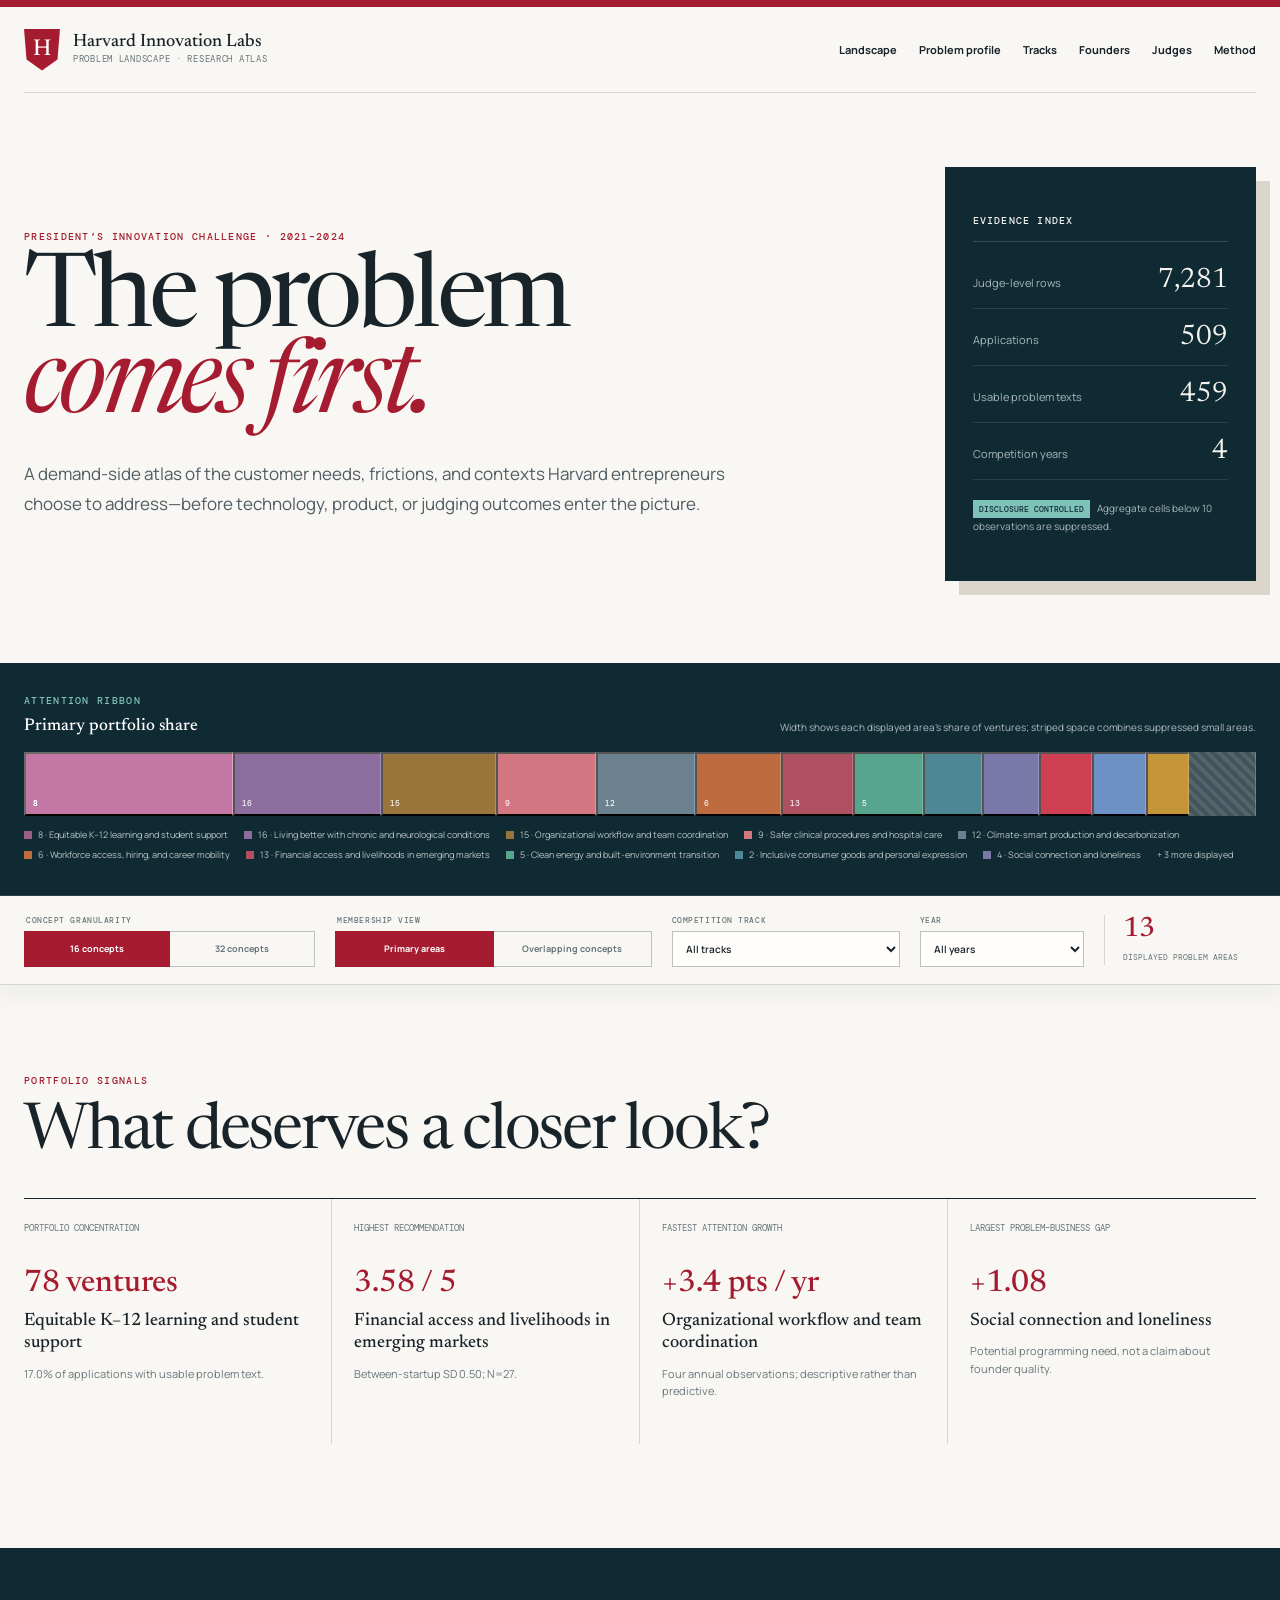
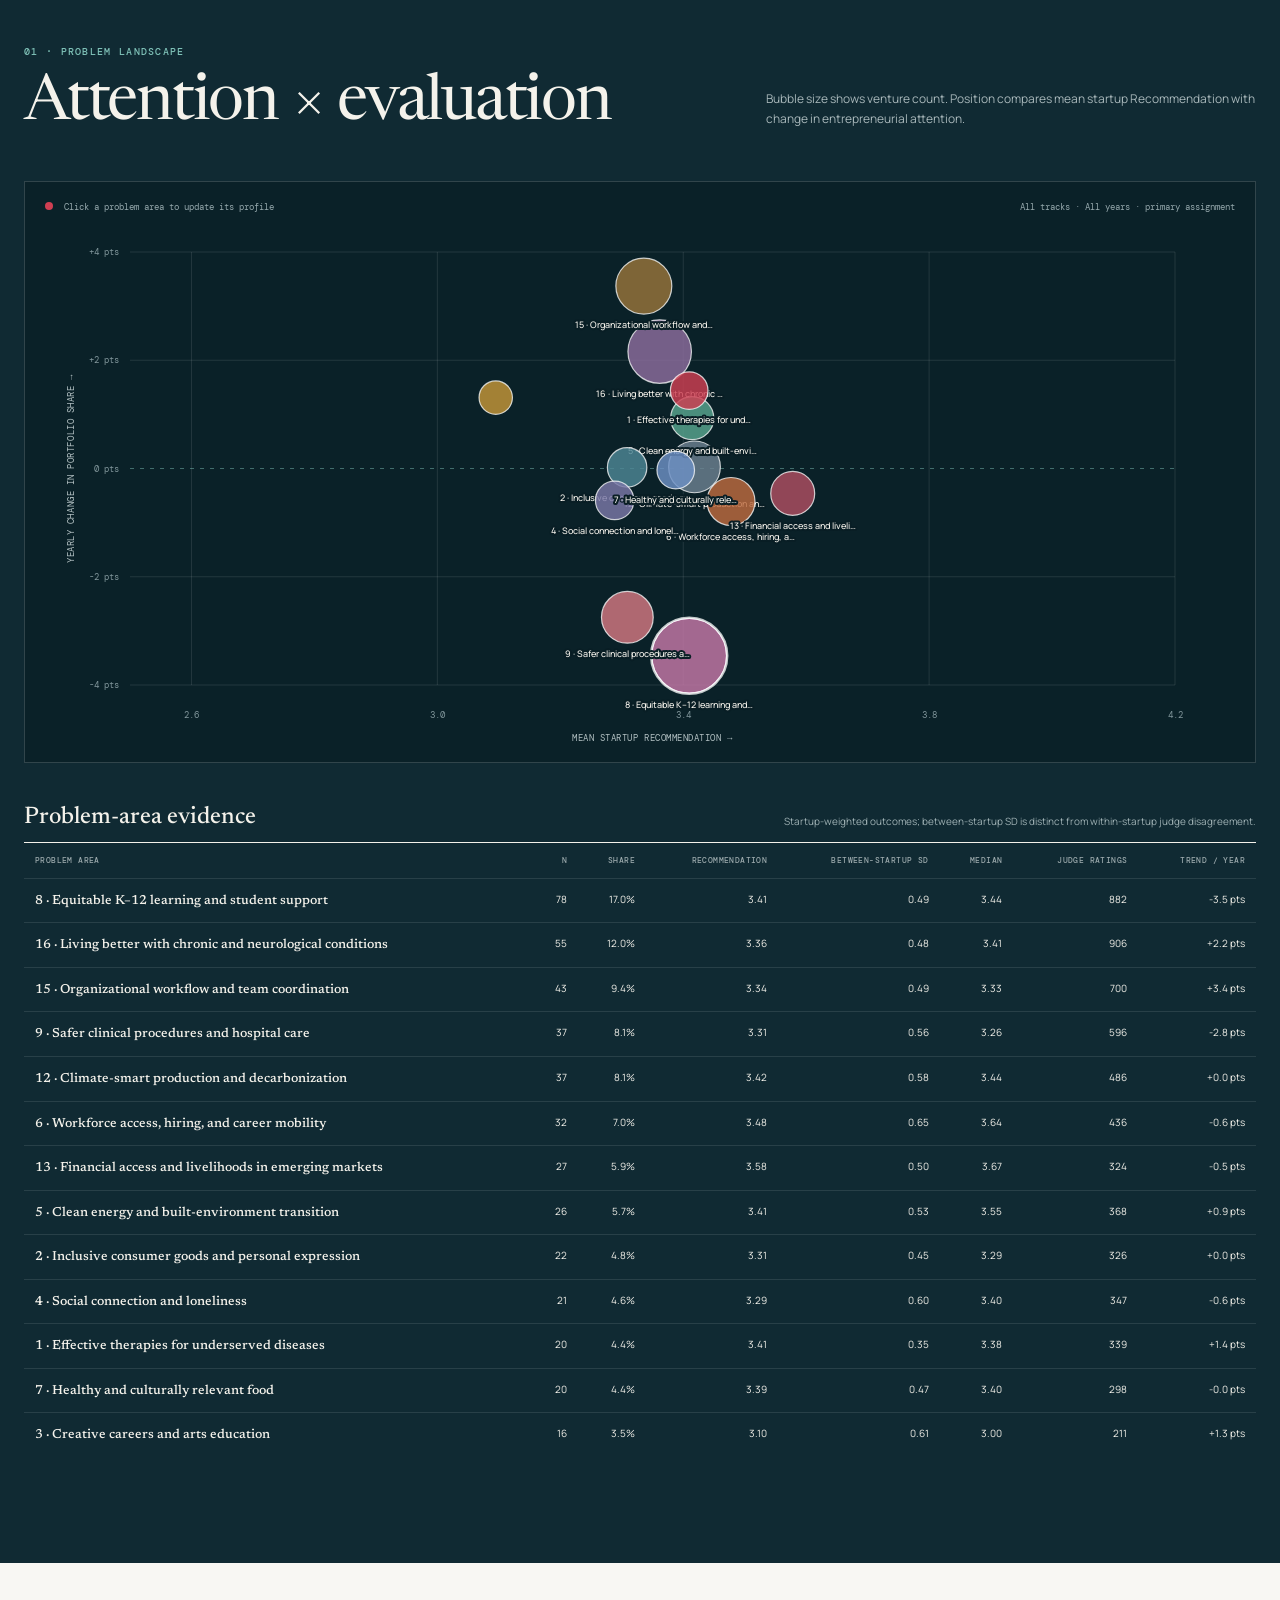
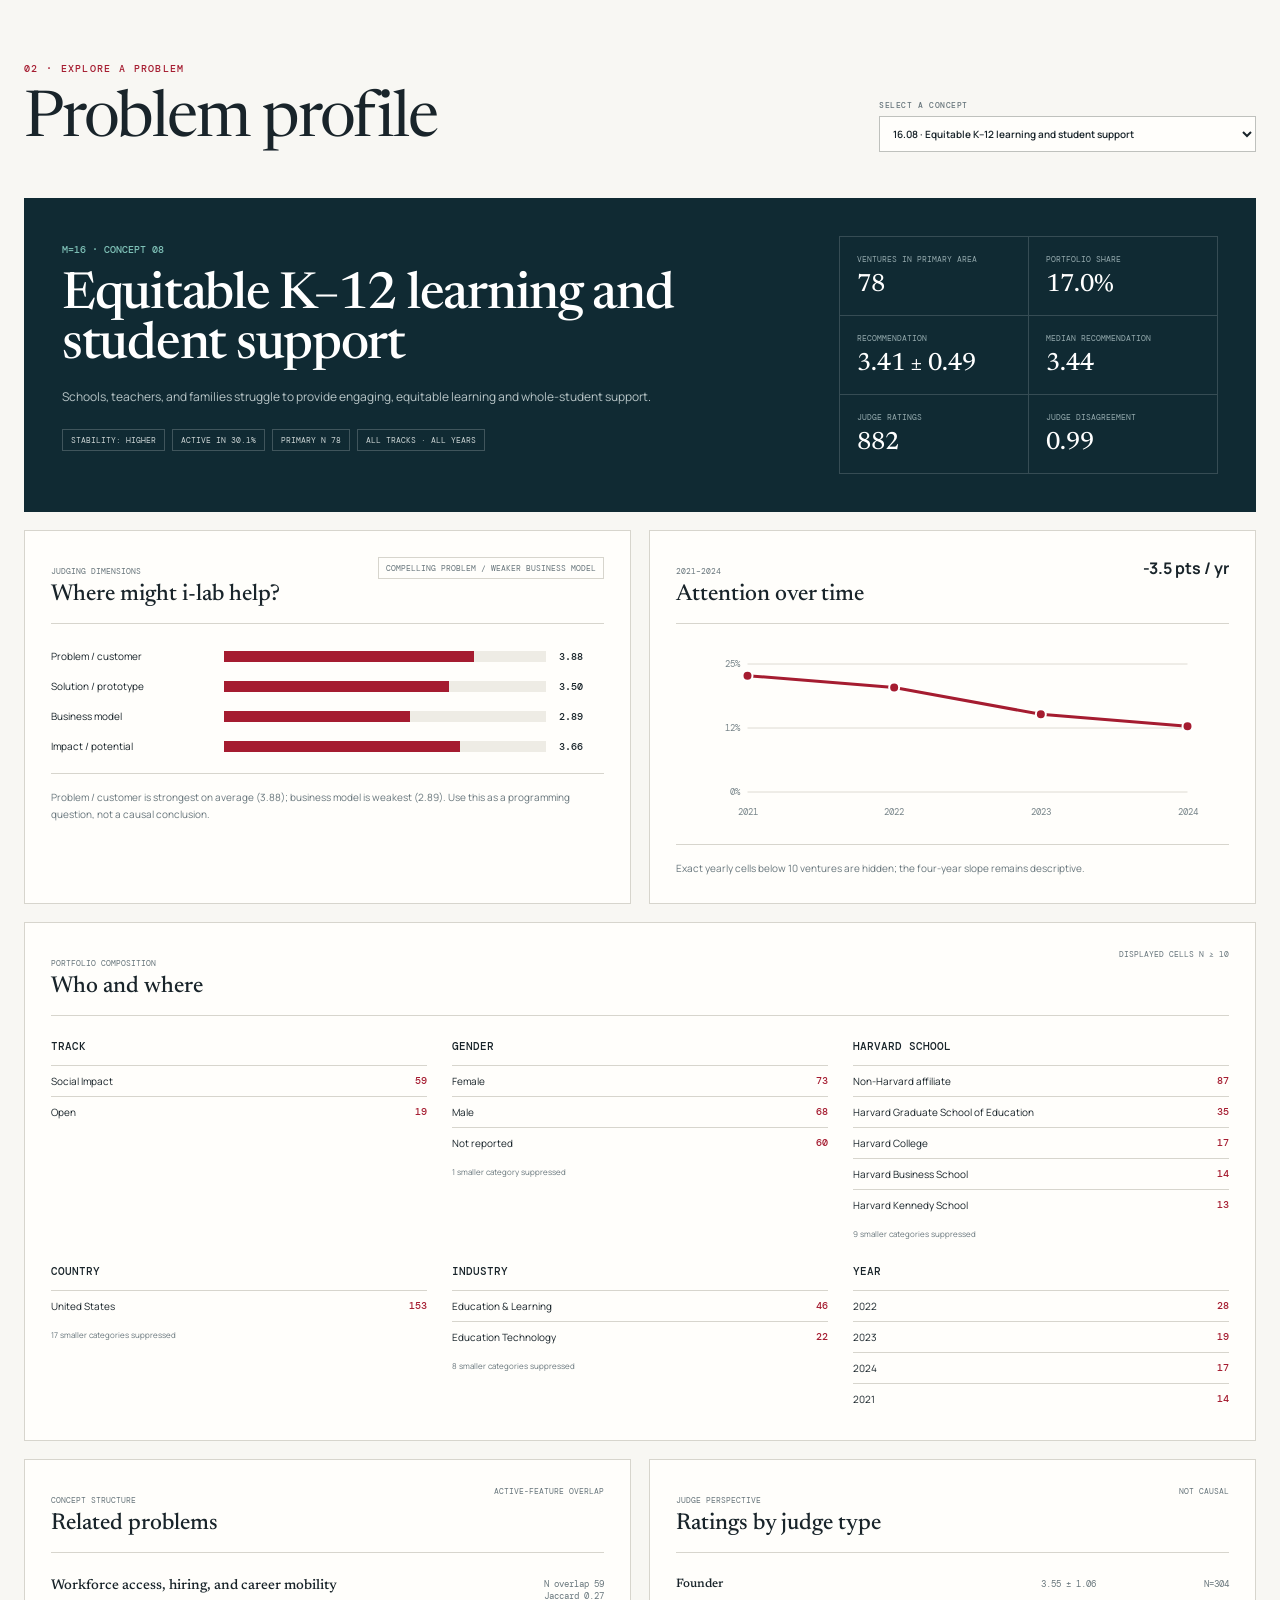
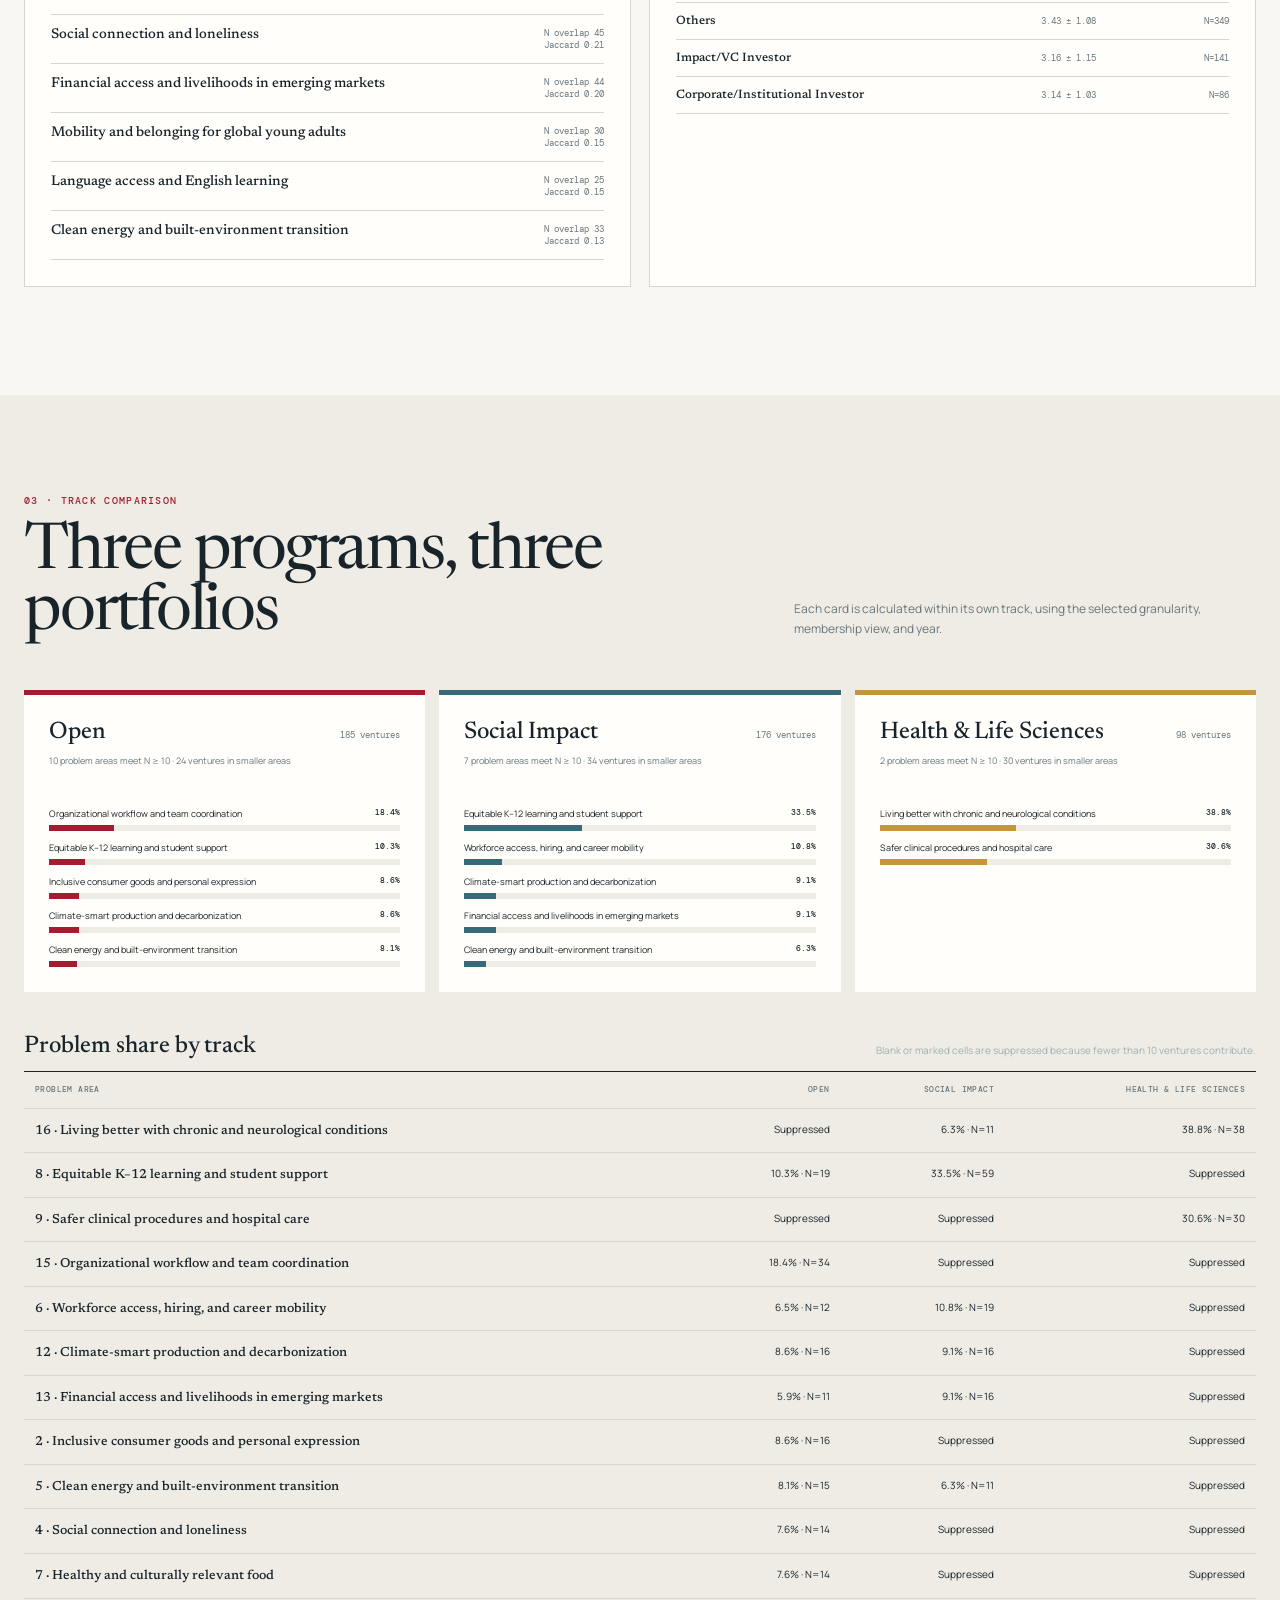
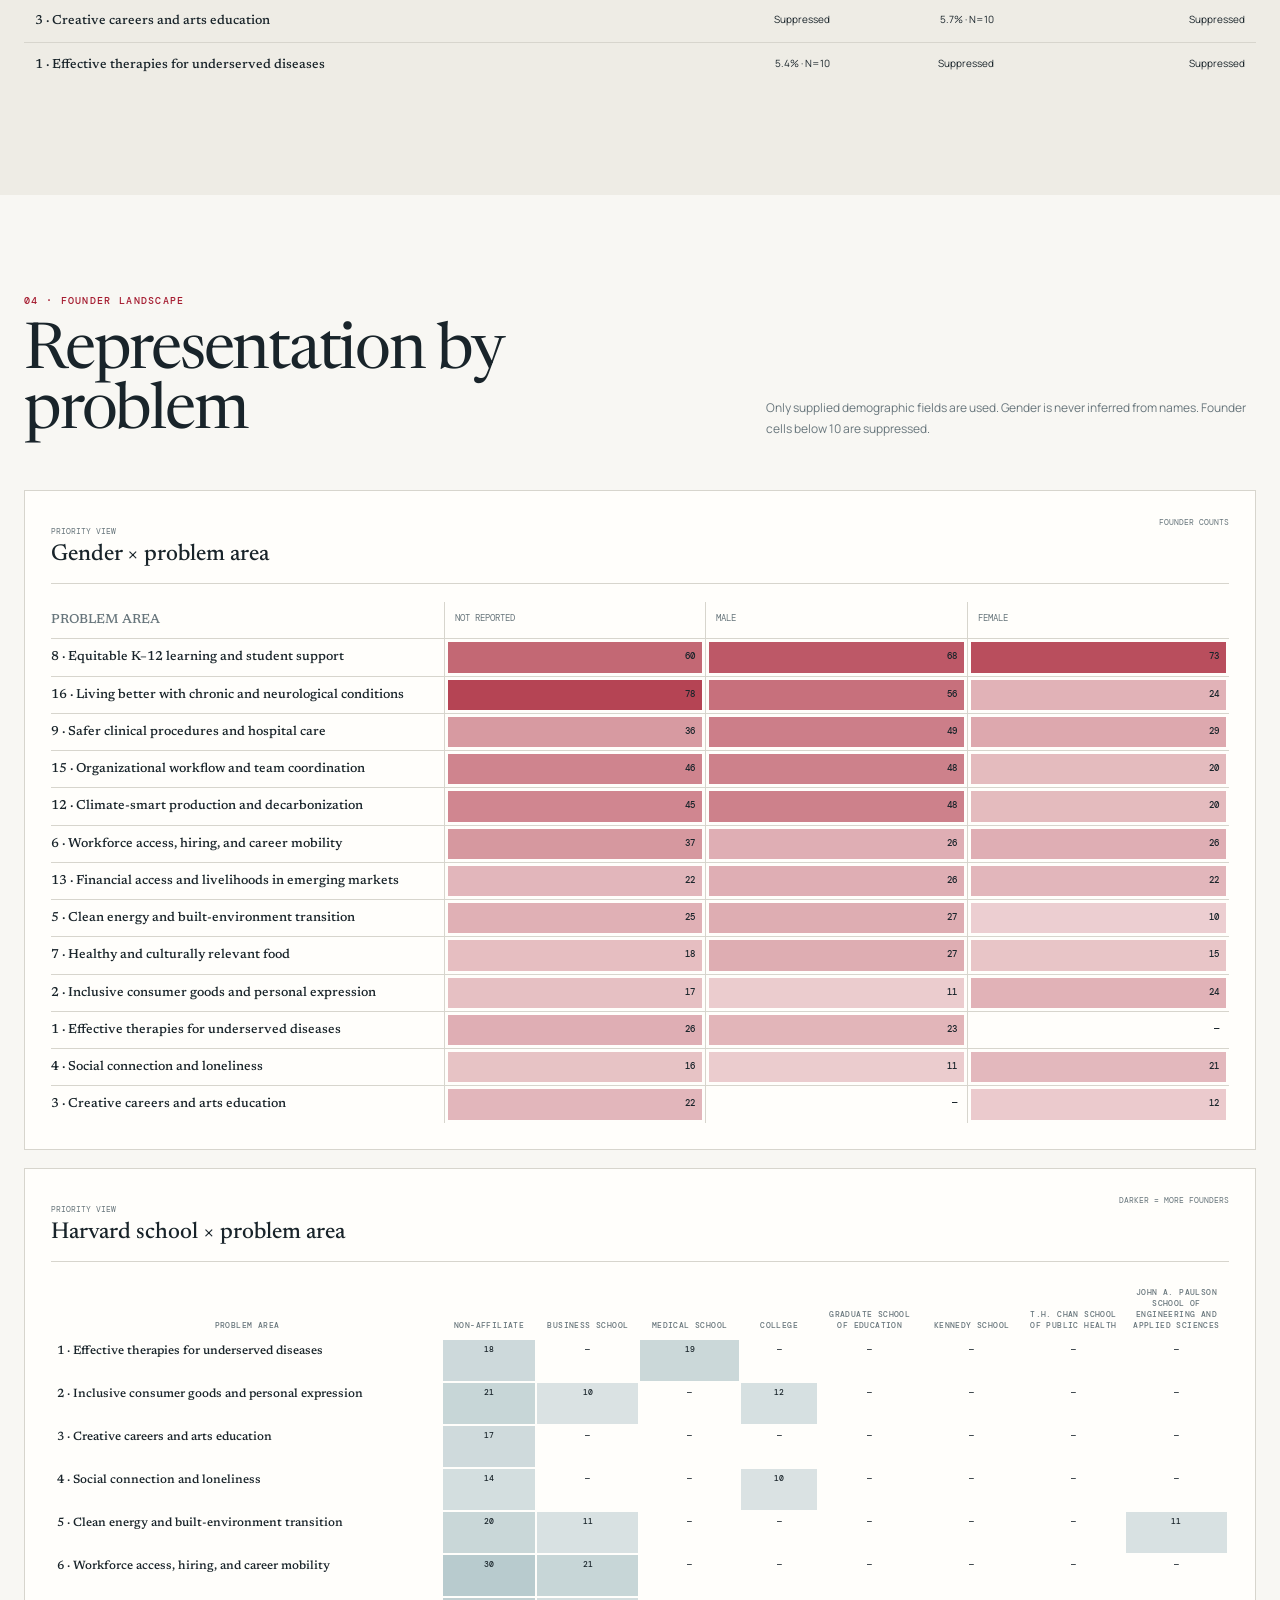
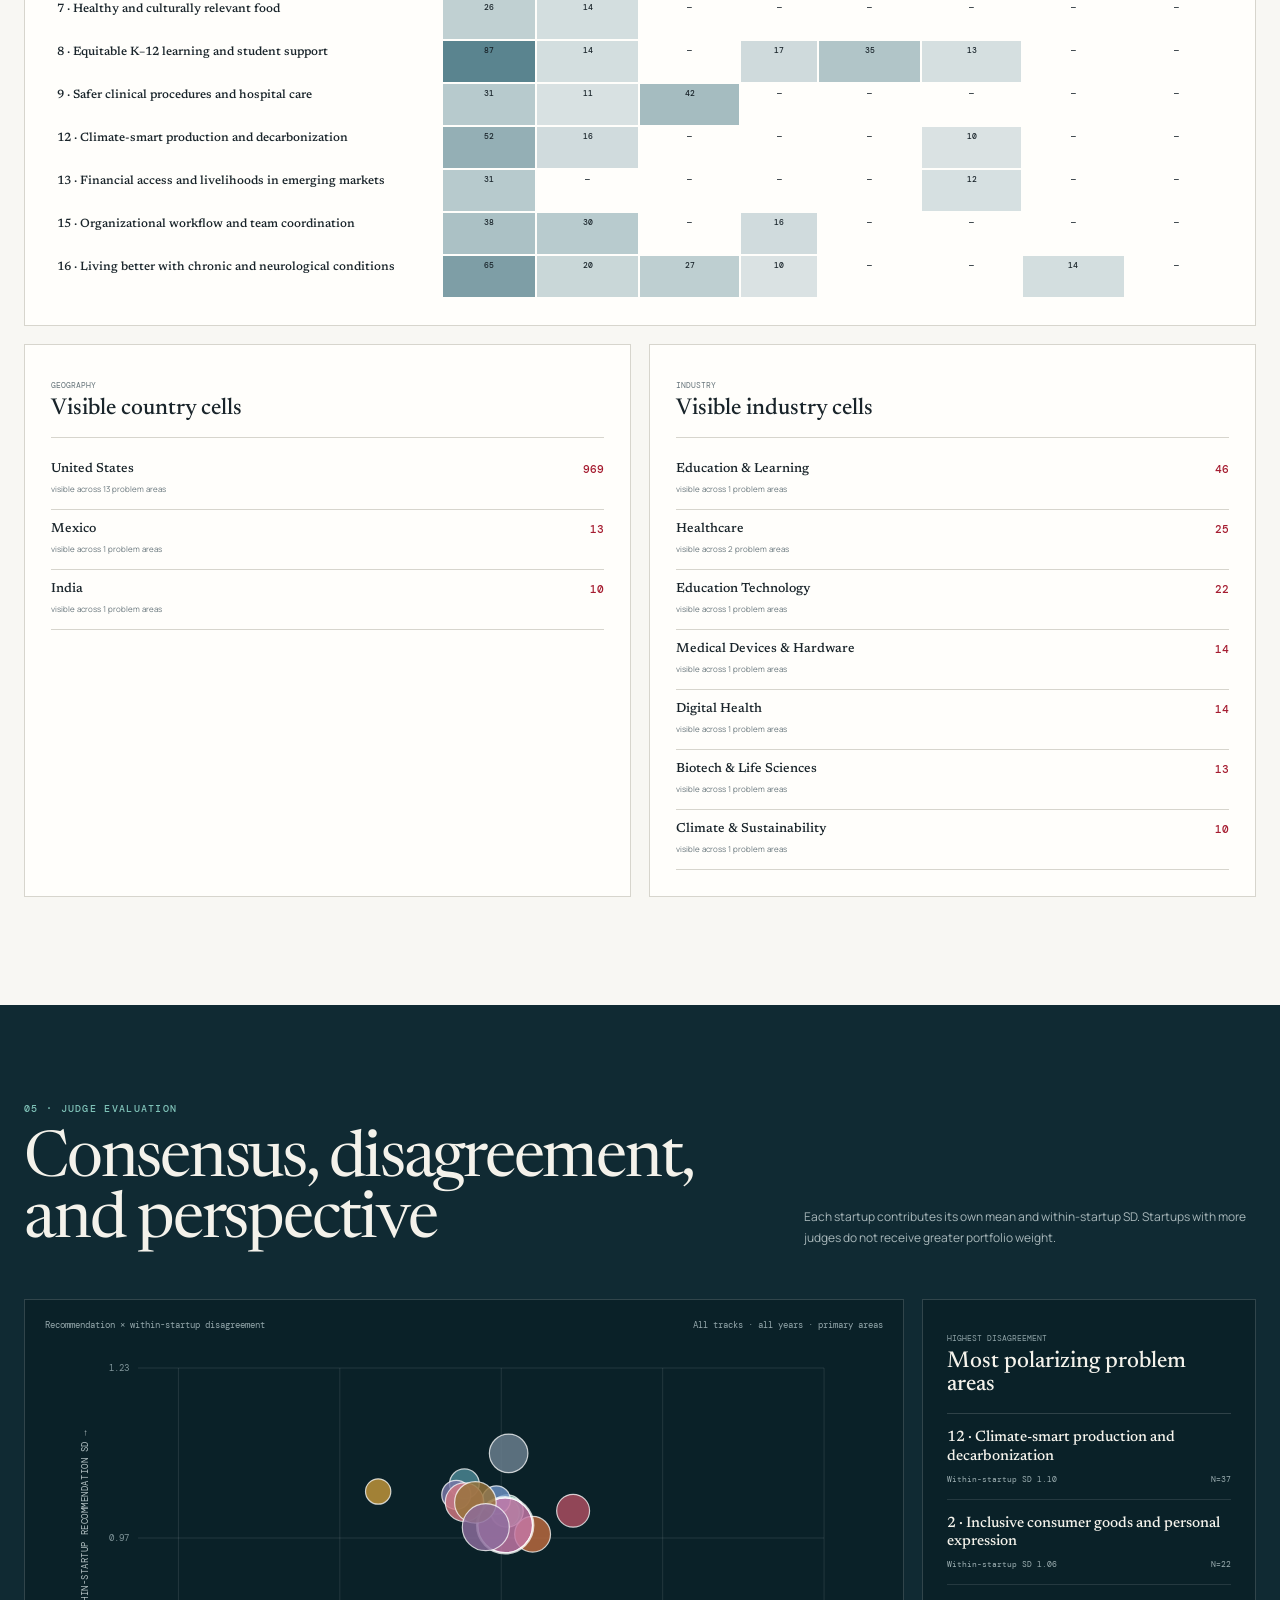
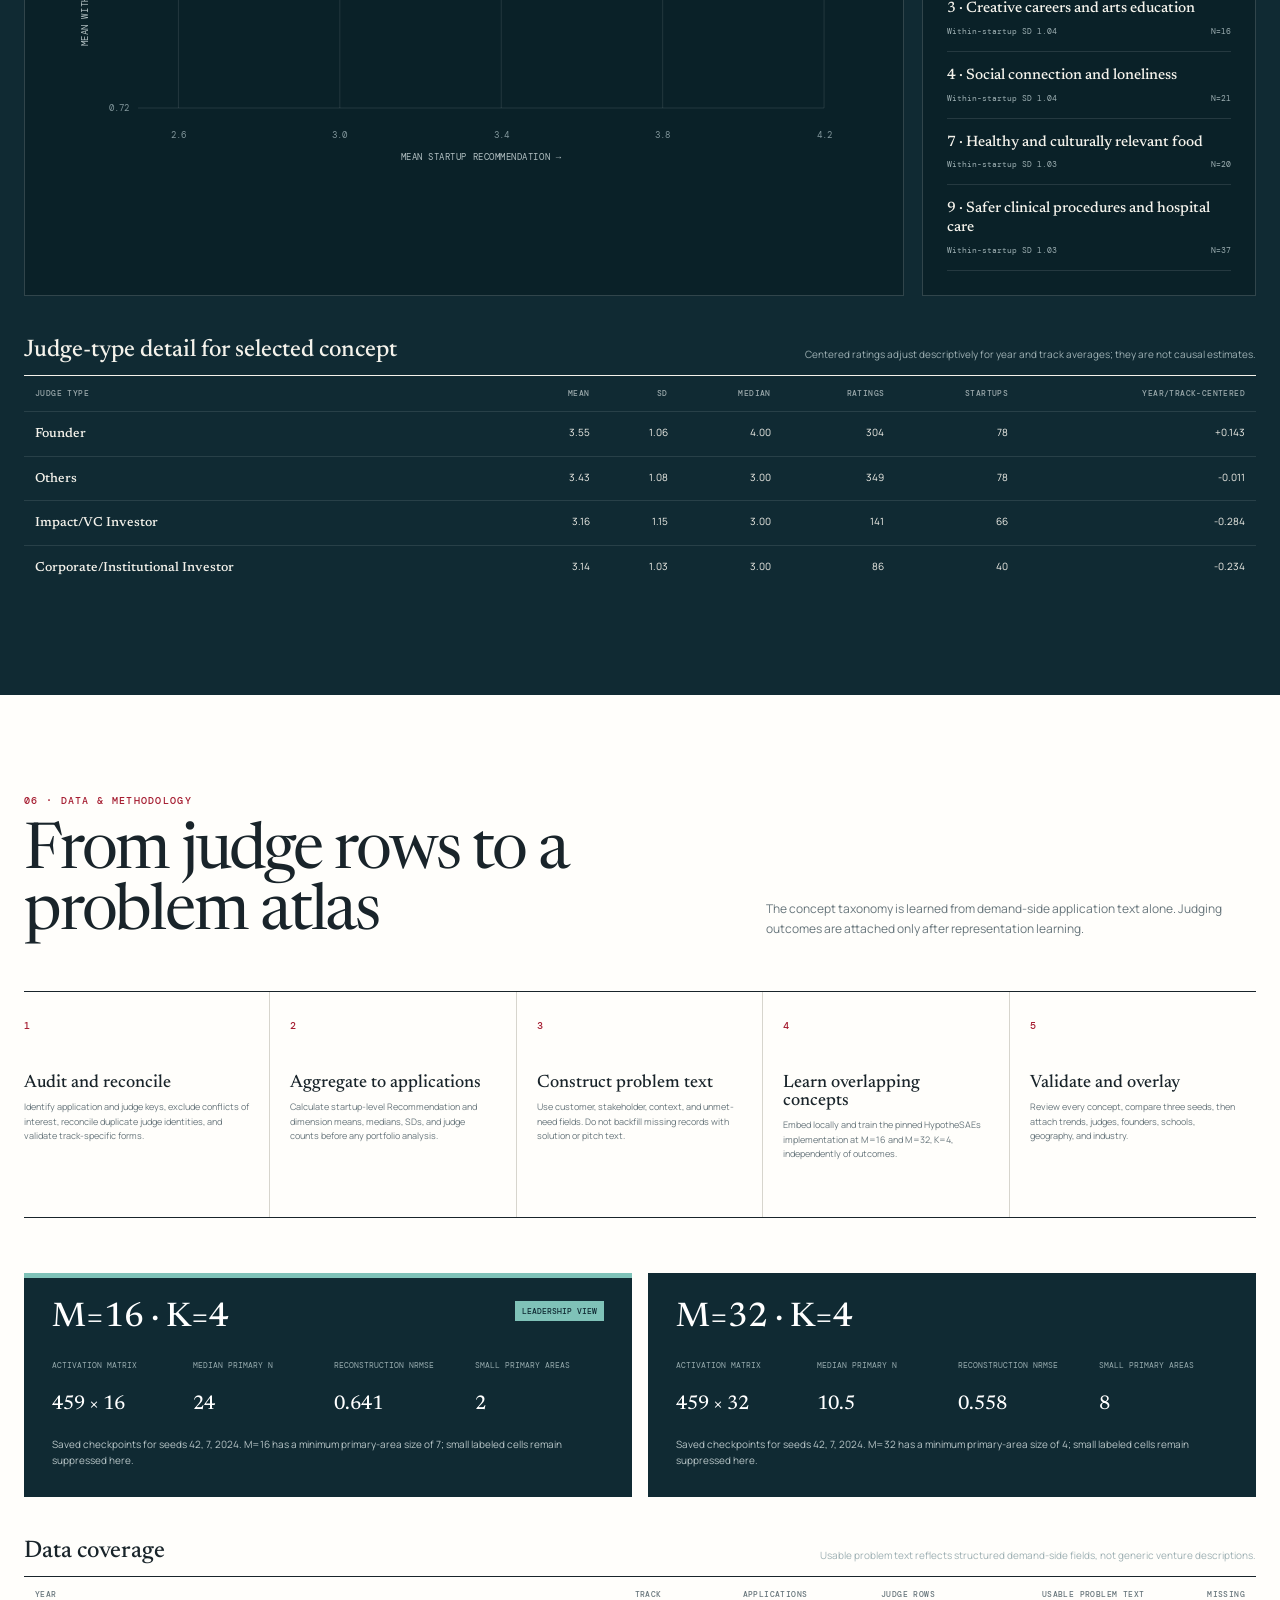
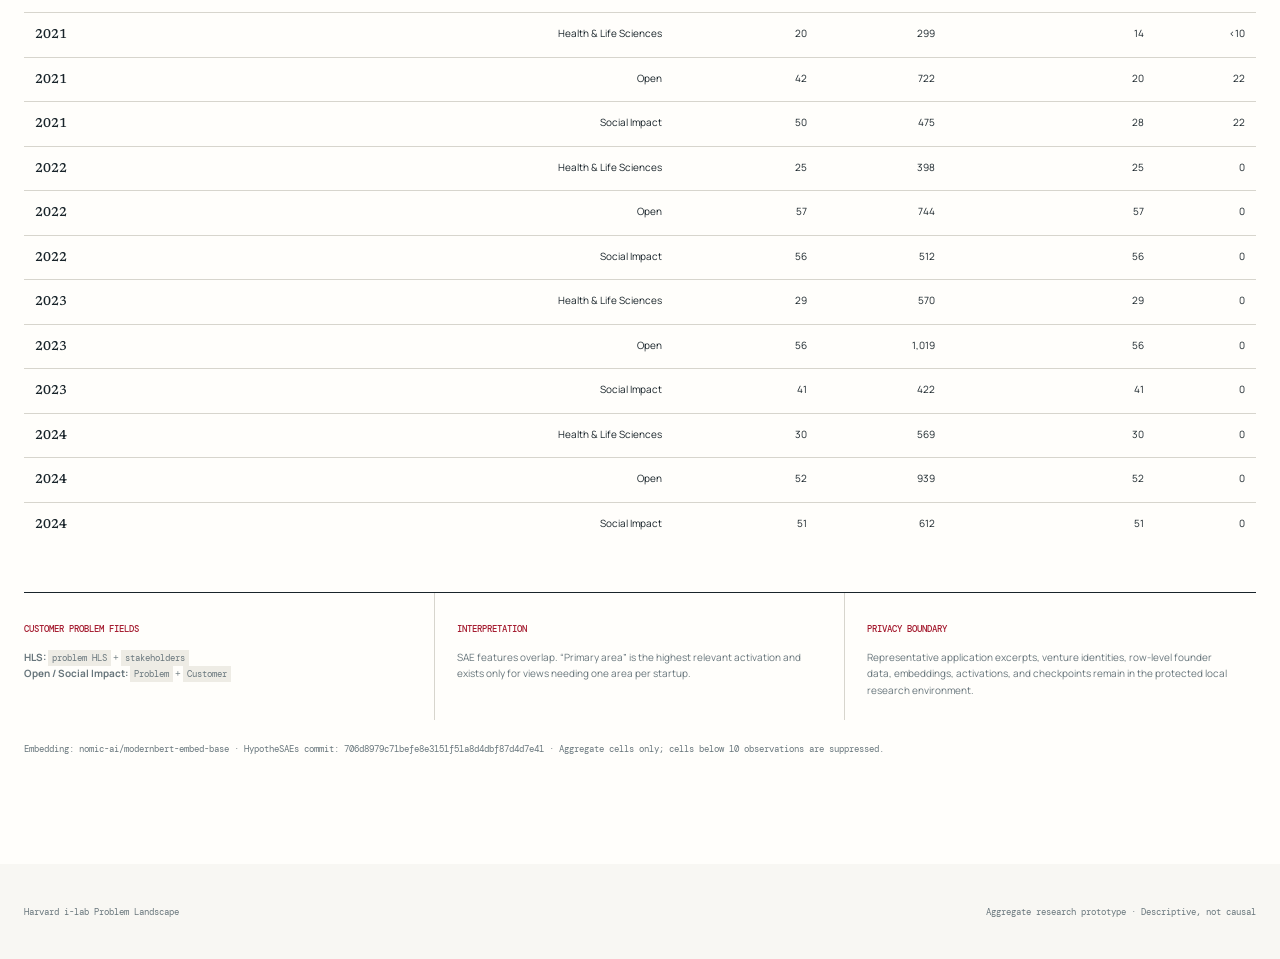
==== vercel-site/index.html @ 5c6ad468 "Build Harvard i-lab problem landscape prototype" ====
<!doctype html>
<html lang="en">
  <head>
    <meta charset="utf-8" />
    <meta name="viewport" content="width=device-width, initial-scale=1" />
    <meta name="description" content="A demand-side research atlas of the customer problems Harvard entrepreneurs chose to solve from 2021 to 2024." />
    <title>Harvard i-lab Problem Landscape</title>
    <link rel="preconnect" href="https://fonts.googleapis.com" />
    <link rel="preconnect" href="https://fonts.gstatic.com" crossorigin />
    <link href="https://fonts.googleapis.com/css2?family=DM+Mono:wght@400;500&family=Manrope:wght@400;500;600;700&family=Newsreader:opsz,wght@6..72,400;6..72,500;6..72,600&display=swap" rel="stylesheet" />
    <link rel="stylesheet" href="styles.css" />
  </head>
  <body>
    <div class="top-rule"></div>
    <header class="site-header shell">
      <a class="wordmark" href="#overview" aria-label="Harvard i-lab problem landscape home">
        <span class="shield">H</span>
        <span><b>Harvard Innovation Labs</b><small>Problem Landscape · Research Atlas</small></span>
      </a>
      <nav aria-label="Dashboard sections">
        <a href="#landscape">Landscape</a>
        <a href="#profile">Problem profile</a>
        <a href="#tracks">Tracks</a>
        <a href="#founders">Founders</a>
        <a href="#judges">Judges</a>
        <a href="#method">Method</a>
      </nav>
    </header>

    <main>
      <section class="hero shell" id="overview">
        <div class="hero-copy">
          <p class="kicker">President’s Innovation Challenge · 2021–2024</p>
          <h1>The problem<br /><em>comes first.</em></h1>
          <p class="lede">A demand-side atlas of the customer needs, frictions, and contexts Harvard entrepreneurs choose to address—before technology, product, or judging outcomes enter the picture.</p>
        </div>
        <aside class="evidence-index" aria-label="Dataset summary">
          <p class="index-title">Evidence index</p>
          <dl>
            <div><dt>Judge-level rows</dt><dd id="hero-judge-rows">—</dd></div>
            <div><dt>Applications</dt><dd id="hero-applications">—</dd></div>
            <div><dt>Usable problem texts</dt><dd id="hero-eligible">—</dd></div>
            <div><dt>Competition years</dt><dd>4</dd></div>
          </dl>
          <p class="privacy-stamp"><span>Disclosure controlled</span> Aggregate cells below 10 observations are suppressed.</p>
        </aside>
      </section>

      <section class="atlas-band" aria-label="Problem prevalence ribbon">
        <div class="shell">
          <div class="band-head">
            <div><span class="kicker light">Attention ribbon</span><strong id="ribbon-title">Primary portfolio share</strong></div>
            <p id="ribbon-note">Width shows the share of ventures primarily assigned to each displayed problem area.</p>
          </div>
          <div id="concept-ribbon" class="concept-ribbon"></div>
          <div id="ribbon-legend" class="ribbon-legend"></div>
        </div>
      </section>

      <section class="control-dock" aria-label="Global dashboard controls">
        <div class="shell controls-grid">
          <fieldset>
            <legend>Concept granularity</legend>
            <div class="segmented" id="model-control">
              <button type="button" data-model="16" class="active">16 concepts</button>
              <button type="button" data-model="32">32 concepts</button>
            </div>
          </fieldset>
          <fieldset>
            <legend>Membership view</legend>
            <div class="segmented" id="membership-control">
              <button type="button" data-membership="primary" class="active">Primary areas</button>
              <button type="button" data-membership="active">Overlapping concepts</button>
            </div>
          </fieldset>
          <label>Competition track<select id="scope-control"><option>All tracks</option><option>Open</option><option>Social Impact</option><option>Health &amp; Life Sciences</option></select></label>
          <label>Year<select id="year-control"><option>All years</option><option>2021</option><option>2022</option><option>2023</option><option>2024</option></select></label>
          <div class="control-readout"><span id="control-visible">—</span><small>displayed problem areas</small></div>
        </div>
      </section>

      <section class="signals shell" aria-labelledby="signals-title">
        <div class="section-heading compact">
          <p class="kicker">Portfolio signals</p>
          <h2 id="signals-title">What deserves a closer look?</h2>
        </div>
        <div class="finding-grid" id="finding-grid"></div>
      </section>

      <section class="dark-section" id="landscape" aria-labelledby="landscape-title">
        <div class="shell">
          <div class="section-heading split light-heading">
            <div><p class="kicker light">01 · Problem landscape</p><h2 id="landscape-title">Attention × evaluation</h2></div>
            <p id="landscape-description">Bubble size shows venture count. Position compares mean startup Recommendation with change in entrepreneurial attention.</p>
          </div>
          <div class="chart-frame">
            <div class="chart-meta"><span><i class="legend-dot"></i> Click a problem area to update its profile</span><span id="chart-scope-label">—</span></div>
            <div id="landscape-chart" class="svg-chart" role="img" aria-label="Problem landscape chart"></div>
          </div>
          <div class="table-head"><h3>Problem-area evidence</h3><p>Startup-weighted outcomes; between-startup SD is distinct from within-startup judge disagreement.</p></div>
          <div class="table-wrap"><table id="landscape-table"><thead><tr><th>Problem area</th><th>N</th><th>Share</th><th>Recommendation</th><th>Between-startup SD</th><th>Median</th><th>Judge ratings</th><th id="table-change-heading">Trend / year</th></tr></thead><tbody></tbody></table></div>
        </div>
      </section>

      <section class="profile-section shell" id="profile" aria-labelledby="profile-heading">
        <div class="section-heading split">
          <div><p class="kicker">02 · Explore a problem</p><h2 id="profile-heading">Problem profile</h2></div>
          <label class="concept-picker">Select a concept<select id="concept-control"></select></label>
        </div>
        <article class="profile-hero">
          <div class="profile-copy"><span id="profile-code" class="concept-code">—</span><h3 id="profile-title">—</h3><p id="profile-description">—</p><div id="profile-badges" class="badge-row"></div></div>
          <dl class="profile-metrics" id="profile-metrics"></dl>
        </article>
        <div class="profile-grid">
          <article class="panel score-panel"><div class="panel-head"><div><span>Judging dimensions</span><h3>Where might i-lab help?</h3></div><span id="support-pattern" class="status-pill">—</span></div><div id="score-bars" class="score-bars"></div><p id="support-note" class="panel-note">—</p></article>
          <article class="panel"><div class="panel-head"><div><span>2021–2024</span><h3>Attention over time</h3></div><strong id="trend-value">—</strong></div><div id="trend-chart" class="mini-chart"></div><p class="panel-note">Exact yearly cells below 10 ventures are hidden; the four-year slope remains descriptive.</p></article>
          <article class="panel span-two"><div class="panel-head"><div><span>Portfolio composition</span><h3>Who and where</h3></div><span>Displayed cells N ≥ 10</span></div><div id="composition-grid" class="composition-grid"></div></article>
          <article class="panel"><div class="panel-head"><div><span>Concept structure</span><h3>Related problems</h3></div><span>Active-feature overlap</span></div><div id="related-list" class="related-list"></div></article>
          <article class="panel"><div class="panel-head"><div><span>Judge perspective</span><h3>Ratings by judge type</h3></div><span>Not causal</span></div><div id="judge-type-list" class="judge-type-list"></div></article>
        </div>
      </section>

      <section class="track-section" id="tracks" aria-labelledby="tracks-heading">
        <div class="shell">
          <div class="section-heading split"><div><p class="kicker">03 · Track comparison</p><h2 id="tracks-heading">Three programs, three portfolios</h2></div><p>Each card is calculated within its own track, using the selected granularity, membership view, and year.</p></div>
          <div id="track-cards" class="track-cards"></div>
          <div class="table-head"><h3>Problem share by track</h3><p>Blank or marked cells are suppressed because fewer than 10 ventures contribute.</p></div>
          <div class="table-wrap"><table id="track-table"><thead><tr><th>Problem area</th><th>Open</th><th>Social Impact</th><th>Health &amp; Life Sciences</th></tr></thead><tbody></tbody></table></div>
        </div>
      </section>

      <section class="founder-section shell" id="founders" aria-labelledby="founders-heading">
        <div class="section-heading split"><div><p class="kicker">04 · Founder landscape</p><h2 id="founders-heading">Representation by problem</h2></div><p>Only supplied demographic fields are used. Gender is never inferred from names. Founder cells below 10 are suppressed.</p></div>
        <div class="founder-grid">
          <article class="panel span-two"><div class="panel-head"><div><span>Priority view</span><h3>Gender × problem area</h3></div><span>Founder counts</span></div><div id="gender-matrix" class="matrix-list"></div></article>
          <article class="panel span-two"><div class="panel-head"><div><span>Priority view</span><h3>Harvard school × problem area</h3></div><span>Darker = more founders</span></div><div id="school-matrix" class="heatmap-wrap"></div></article>
          <article class="panel"><div class="panel-head"><div><span>Geography</span><h3>Visible country cells</h3></div></div><div id="country-summary" class="rank-list"></div></article>
          <article class="panel"><div class="panel-head"><div><span>Industry</span><h3>Visible industry cells</h3></div></div><div id="industry-summary" class="rank-list"></div></article>
        </div>
      </section>

      <section class="judge-section" id="judges" aria-labelledby="judges-heading">
        <div class="shell">
          <div class="section-heading split light-heading"><div><p class="kicker light">05 · Judge evaluation</p><h2 id="judges-heading">Consensus, disagreement, and perspective</h2></div><p>Each startup contributes its own mean and within-startup SD. Startups with more judges do not receive greater portfolio weight.</p></div>
          <div class="judge-grid">
            <article class="chart-frame"><div class="chart-meta"><span>Recommendation × within-startup disagreement</span><span id="judge-scope-label">—</span></div><div id="disagreement-chart" class="svg-chart small" role="img" aria-label="Judge disagreement chart"></div></article>
            <article class="polarizing-list"><div class="panel-head inverse"><div><span>Highest disagreement</span><h3>Most polarizing problem areas</h3></div></div><div id="polarizing-list"></div></article>
          </div>
          <div class="table-head inverse"><h3>Judge-type detail for selected concept</h3><p>Centered ratings adjust descriptively for year and track averages; they are not causal estimates.</p></div>
          <div class="table-wrap dark-table"><table id="judge-table"><thead><tr><th>Judge type</th><th>Mean</th><th>SD</th><th>Median</th><th>Ratings</th><th>Startups</th><th>Year/track-centered</th></tr></thead><tbody></tbody></table></div>
        </div>
      </section>

      <section class="method-section" id="method" aria-labelledby="method-heading">
        <div class="shell">
          <div class="section-heading split"><div><p class="kicker">06 · Data & methodology</p><h2 id="method-heading">From judge rows to a problem atlas</h2></div><p>The concept taxonomy is learned from demand-side application text alone. Judging outcomes are attached only after representation learning.</p></div>
          <ol class="pipeline-steps">
            <li><span>1</span><div><h3>Audit and reconcile</h3><p>Identify application and judge keys, exclude conflicts of interest, reconcile duplicate judge identities, and validate track-specific forms.</p></div></li>
            <li><span>2</span><div><h3>Aggregate to applications</h3><p>Calculate startup-level Recommendation and dimension means, medians, SDs, and judge counts before any portfolio analysis.</p></div></li>
            <li><span>3</span><div><h3>Construct problem text</h3><p>Use customer, stakeholder, context, and unmet-need fields. Do not backfill missing records with solution or pitch text.</p></div></li>
            <li><span>4</span><div><h3>Learn overlapping concepts</h3><p>Embed locally and train the pinned HypotheSAEs implementation at M=16 and M=32, K=4, independently of outcomes.</p></div></li>
            <li><span>5</span><div><h3>Validate and overlay</h3><p>Review every concept, compare three seeds, then attach trends, judges, founders, schools, geography, and industry.</p></div></li>
          </ol>
          <div id="model-cards" class="model-cards"></div>
          <div class="table-head"><h3>Data coverage</h3><p>Usable problem text reflects structured demand-side fields, not generic venture descriptions.</p></div>
          <div class="table-wrap"><table id="coverage-table"><thead><tr><th>Year</th><th>Track</th><th>Applications</th><th>Judge rows</th><th>Usable problem text</th><th>Missing</th></tr></thead><tbody></tbody></table></div>
          <div class="method-notes">
            <div><span>Customer problem fields</span><p><b>HLS:</b> <code>problem HLS</code> + <code>stakeholders</code><br /><b>Open / Social Impact:</b> <code>Problem</code> + <code>Customer</code></p></div>
            <div><span>Interpretation</span><p>SAE features overlap. “Primary area” is the highest relevant activation and exists only for views needing one area per startup.</p></div>
            <div><span>Privacy boundary</span><p>Representative application excerpts, venture identities, row-level founder data, embeddings, activations, and checkpoints remain in the protected local research environment.</p></div>
          </div>
          <p class="audit-foot" id="audit-foot"></p>
        </div>
      </section>
    </main>

    <footer class="shell"><span>Harvard i-lab Problem Landscape</span><span>Aggregate research prototype · Descriptive, not causal</span></footer>
    <div id="tooltip" class="tooltip" hidden></div>
    <script src="app.js" defer></script>
  </body>
</html>
---- vercel-site/styles.css ----
:root {
  --crimson: #a51c30;
  --crimson-2: #cf3f52;
  --ink: #19242a;
  --navy: #102a33;
  --navy-2: #091e25;
  --slate: #366a78;
  --teal: #7fc2b8;
  --gold: #c59639;
  --paper: #f8f7f3;
  --paper-2: #eeece5;
  --white: #fffefb;
  --muted: #68767c;
  --line: #d7d5cd;
  --serif: "Newsreader", Georgia, serif;
  --sans: "Manrope", Arial, sans-serif;
  --mono: "DM Mono", monospace;
}

* { box-sizing: border-box; }
html { scroll-behavior: smooth; scroll-padding-top: 150px; }
body { margin: 0; color: var(--ink); background: var(--paper); font-family: var(--sans); -webkit-font-smoothing: antialiased; }
button, select { font: inherit; }
button, a, select { -webkit-tap-highlight-color: transparent; }
button:focus-visible, a:focus-visible, select:focus-visible { outline: 3px solid var(--gold); outline-offset: 3px; }
.shell { width: min(1240px, calc(100% - 48px)); margin-inline: auto; }
.top-rule { height: 7px; background: var(--crimson); }
.site-header { min-height: 86px; display: flex; align-items: center; justify-content: space-between; border-bottom: 1px solid var(--line); }
.wordmark { display: flex; gap: 13px; align-items: center; color: inherit; text-decoration: none; }
.shield { width: 36px; height: 42px; display: grid; place-items: center; color: white; background: var(--crimson); clip-path: polygon(0 0,100% 0,93% 74%,50% 100%,7% 74%); font: 500 23px var(--serif); }
.wordmark b, .wordmark small { display: block; }
.wordmark b { font: 500 18px var(--serif); }
.wordmark small { margin-top: 2px; color: var(--muted); font: 9px/1.4 var(--mono); letter-spacing: .08em; text-transform: uppercase; }
nav { display: flex; gap: 22px; }
nav a { color: var(--ink); font-size: 11px; font-weight: 700; text-decoration: none; }
nav a:hover { color: var(--crimson); }

.hero { min-height: 570px; display: grid; grid-template-columns: 1.45fr .55fr; gap: 100px; align-items: center; padding-block: 74px 82px; }
.kicker { margin: 0 0 15px; color: var(--crimson); font: 500 10px/1.5 var(--mono); letter-spacing: .13em; text-transform: uppercase; }
.kicker.light { color: var(--teal); }
h1, h2, h3, p { margin-top: 0; }
h1 { margin-bottom: 28px; font: 400 clamp(64px, 8vw, 108px)/.84 var(--serif); letter-spacing: -.045em; }
h1 em { color: var(--crimson); font-weight: 400; }
.lede { max-width: 720px; margin-bottom: 0; color: #4f5c62; font-size: 17px; line-height: 1.75; }
.evidence-index { align-self: stretch; padding: 28px; color: #f4f3ed; background: var(--navy); display: flex; flex-direction: column; justify-content: center; box-shadow: 14px 14px 0 #dad6cb; }
.index-title { padding-bottom: 14px; border-bottom: 1px solid rgba(255,255,255,.16); font: 500 10px var(--mono); letter-spacing: .12em; text-transform: uppercase; }
.evidence-index dl { margin: 0; }
.evidence-index dl div { display: flex; align-items: baseline; justify-content: space-between; padding: 14px 0; border-bottom: 1px solid rgba(255,255,255,.1); }
.evidence-index dt { color: #a9b8bb; font-size: 11px; }
.evidence-index dd { margin: 0; font: 400 28px var(--serif); }
.privacy-stamp { margin: 20px 0 0; color: #a9b8bb; font-size: 10px; line-height: 1.6; }
.privacy-stamp span { display: inline-block; margin-right: 5px; padding: 4px 6px; color: var(--navy); background: var(--teal); font: 500 8px var(--mono); text-transform: uppercase; }

.atlas-band { padding: 30px 0 34px; color: white; background: var(--navy); border-bottom: 1px solid rgba(255,255,255,.1); }
.band-head { display: flex; justify-content: space-between; gap: 40px; align-items: end; margin-bottom: 17px; }
.band-head .kicker { display: block; margin-bottom: 5px; }
.band-head strong { font: 500 17px var(--serif); }
.band-head p { max-width: 540px; margin: 0; color: #aebcbf; font-size: 10px; line-height: 1.6; text-align: right; }
.concept-ribbon { display: flex; min-height: 64px; overflow: hidden; background: var(--navy-2); }
.ribbon-segment { position: relative; min-width: 4px; border-right: 1px solid rgba(255,255,255,.22); cursor: pointer; transition: filter .16s, min-width .16s; }
.ribbon-segment:hover, .ribbon-segment.active { filter: brightness(1.25); }
.ribbon-segment span { position: absolute; left: 7px; bottom: 6px; color: rgba(255,255,255,.92); font: 500 8px var(--mono); white-space: nowrap; }
.ribbon-segment.suppressed { background: repeating-linear-gradient(45deg,#53646a,#53646a 4px,#42545b 4px,#42545b 8px); }
.ribbon-legend { display: flex; flex-wrap: wrap; gap: 7px 16px; margin-top: 12px; }
.ribbon-key { display: flex; gap: 6px; align-items: center; color: #b9c5c7; font-size: 9px; }
.ribbon-key i { width: 8px; height: 8px; display: inline-block; }

.control-dock { position: sticky; z-index: 10; top: 0; color: var(--ink); background: rgba(248,247,243,.96); border-bottom: 1px solid var(--line); box-shadow: 0 8px 24px rgba(20,36,42,.06); backdrop-filter: blur(12px); }
.controls-grid { min-height: 88px; display: grid; grid-template-columns: 1.15fr 1.25fr .9fr .65fr .6fr; gap: 20px; align-items: center; }
fieldset { min-width: 0; margin: 0; padding: 0; border: 0; }
legend, label { color: var(--muted); font: 500 8px/1.5 var(--mono); letter-spacing: .07em; text-transform: uppercase; }
label select { display: block; width: 100%; height: 36px; margin-top: 5px; padding: 0 28px 0 9px; border: 1px solid #bfc1bd; border-radius: 0; color: var(--ink); background: var(--white); font: 600 10px var(--sans); }
.segmented { display: flex; margin-top: 5px; }
.segmented button { flex: 1; min-height: 36px; padding: 7px 8px; border: 1px solid #bfc1bd; color: var(--muted); background: transparent; cursor: pointer; font-size: 9px; font-weight: 700; }
.segmented button + button { border-left: 0; }
.segmented button.active { color: white; border-color: var(--crimson); background: var(--crimson); }
.control-readout { padding-left: 18px; border-left: 1px solid var(--line); }
.control-readout span { display: block; color: var(--crimson); font: 500 28px var(--serif); }
.control-readout small { color: var(--muted); font: 8px/1.4 var(--mono); text-transform: uppercase; }

.signals { padding-block: 88px 104px; }
.section-heading { margin-bottom: 46px; }
.section-heading.compact { margin-bottom: 34px; }
.section-heading.split { display: flex; justify-content: space-between; gap: 70px; align-items: end; }
.section-heading.split > p { max-width: 490px; margin-bottom: 5px; color: var(--muted); font-size: 12px; line-height: 1.7; }
h2 { margin-bottom: 0; font: 400 clamp(42px, 5vw, 66px)/.95 var(--serif); letter-spacing: -.035em; }
.finding-grid { display: grid; grid-template-columns: repeat(4, 1fr); border-top: 1px solid var(--ink); }
.finding-card { min-height: 245px; padding: 23px 22px 20px 0; border-right: 1px solid var(--line); }
.finding-card + .finding-card { padding-left: 22px; }
.finding-card:last-child { border-right: 0; }
.finding-card small { display: block; min-height: 27px; color: var(--muted); font: 9px/1.5 var(--mono); text-transform: uppercase; }
.finding-card strong { display: block; margin: 19px 0 11px; color: var(--crimson); font: 500 31px var(--serif); }
.finding-card h3 { margin-bottom: 10px; font: 500 18px/1.25 var(--serif); }
.finding-card p { color: var(--muted); font-size: 11px; line-height: 1.6; }

.dark-section, .judge-section { padding-block: 96px 106px; color: #f4f2eb; background: var(--navy); }
.light-heading > p { color: #a8b7ba !important; }
.chart-frame { position: relative; padding: 17px; border: 1px solid rgba(255,255,255,.16); background: rgba(4,25,31,.52); }
.chart-meta { display: flex; justify-content: space-between; gap: 20px; padding: 2px 3px 12px; color: #96a9ad; font: 9px var(--mono); }
.legend-dot { display: inline-block; width: 8px; height: 8px; margin-right: 6px; border-radius: 50%; background: var(--crimson-2); }
.svg-chart { min-height: 520px; }
.svg-chart.small { min-height: 420px; }
.svg-chart svg { display: block; width: 100%; height: 520px; }
.svg-chart.small svg { height: 420px; }
.grid-line { stroke: rgba(255,255,255,.1); stroke-width: 1; }
.zero-line { stroke: rgba(127,194,184,.48); stroke-dasharray: 4 6; }
.axis-label { fill: #82979c; font: 9px var(--mono); }
.axis-title { fill: #b2c0c2; font: 9px var(--mono); letter-spacing: .06em; text-transform: uppercase; }
.bubble { stroke: rgba(255,255,255,.75); stroke-width: 1.2; cursor: pointer; transition: filter .15s; }
.bubble:hover, .bubble.selected { filter: brightness(1.27); stroke-width: 2.5; }
.bubble-label { fill: #f7f4ed; font: 500 9px var(--sans); pointer-events: none; paint-order: stroke; stroke: var(--navy-2); stroke-width: 4px; stroke-linejoin: round; }
.empty-state { min-height: 280px; display: grid; place-items: center; color: #a6b6b8; text-align: center; font: 13px/1.7 var(--mono); }
.table-head { display: flex; justify-content: space-between; align-items: end; gap: 40px; margin-top: 42px; padding-bottom: 13px; border-bottom: 1px solid currentColor; }
.table-head h3 { margin: 0; font: 500 24px var(--serif); }
.table-head p { max-width: 590px; margin: 0; color: #9eb0b3; font-size: 10px; line-height: 1.5; text-align: right; }
.table-head.inverse { color: #f4f2eb; }
.table-wrap { overflow-x: auto; }
table { width: 100%; border-collapse: collapse; font-size: 10px; }
th { padding: 12px 11px; color: #9ba9ac; font: 500 8px/1.4 var(--mono); letter-spacing: .05em; text-align: right; text-transform: uppercase; white-space: nowrap; }
th:first-child, td:first-child { text-align: left; }
td { padding: 13px 11px; border-top: 1px solid rgba(255,255,255,.1); text-align: right; vertical-align: top; }
td:first-child { min-width: 260px; font: 500 13px/1.35 var(--serif); }
tbody tr { cursor: pointer; }
tbody tr:hover { background: rgba(127,194,184,.08); }

.profile-section, .founder-section { padding-block: 98px 108px; }
.concept-picker { min-width: 370px; }
.profile-hero { display: grid; grid-template-columns: 1.5fr .8fr; gap: 65px; padding: 38px; color: white; background: var(--navy); }
.concept-code { display: inline-block; margin-bottom: 16px; color: var(--teal); font: 500 10px var(--mono); }
.profile-copy h3 { max-width: 760px; margin-bottom: 15px; font: 500 clamp(33px, 4vw, 51px)/.98 var(--serif); letter-spacing: -.025em; }
.profile-copy p { max-width: 720px; margin: 0; color: #b8c5c7; font-size: 12px; line-height: 1.7; }
.badge-row { display: flex; flex-wrap: wrap; gap: 7px; margin-top: 22px; }
.badge { padding: 5px 8px; border: 1px solid rgba(255,255,255,.2); color: #cbd4d4; font: 8px var(--mono); text-transform: uppercase; }
.profile-metrics { display: grid; grid-template-columns: 1fr 1fr; margin: 0; border-top: 1px solid rgba(255,255,255,.16); border-left: 1px solid rgba(255,255,255,.16); }
.profile-metrics div { padding: 17px; border-right: 1px solid rgba(255,255,255,.16); border-bottom: 1px solid rgba(255,255,255,.16); }
.profile-metrics dt { color: #94a9ad; font: 8px/1.4 var(--mono); text-transform: uppercase; }
.profile-metrics dd { margin: 8px 0 0; font: 500 25px var(--serif); }
.profile-grid, .founder-grid { display: grid; grid-template-columns: 1fr 1fr; gap: 18px; margin-top: 18px; }
.panel { min-width: 0; padding: 26px; border: 1px solid var(--line); background: var(--white); }
.panel.span-two { grid-column: 1 / -1; }
.panel-head { display: flex; justify-content: space-between; gap: 20px; align-items: start; padding-bottom: 17px; border-bottom: 1px solid var(--line); }
.panel-head > span, .panel-head div > span { color: var(--muted); font: 8px var(--mono); text-transform: uppercase; }
.panel-head h3 { margin: 4px 0 0; font: 500 23px var(--serif); }
.status-pill { padding: 5px 7px; border: 1px solid var(--line); }
.score-bars { padding-top: 25px; }
.score-row { display: grid; grid-template-columns: 160px 1fr 45px; gap: 13px; align-items: center; margin-bottom: 16px; }
.score-row > span { font-size: 10px; }
.score-track { height: 11px; background: var(--paper-2); }
.score-fill { height: 100%; background: var(--crimson); }
.score-row strong { font: 500 10px var(--mono); }
.panel-note { margin: 20px 0 0; padding-top: 15px; border-top: 1px solid var(--line); color: var(--muted); font-size: 10px; line-height: 1.65; }
.mini-chart { min-height: 190px; padding-top: 20px; }
.mini-chart svg { width: 100%; height: 180px; display: block; }
.composition-grid { display: grid; grid-template-columns: repeat(3,1fr); gap: 25px; padding-top: 23px; }
.composition-block h4 { margin: 0 0 12px; font: 500 11px var(--mono); text-transform: uppercase; }
.composition-block ul { margin: 0; padding: 0; list-style: none; }
.composition-block li { display: grid; grid-template-columns: 1fr auto; gap: 8px; padding: 8px 0; border-top: 1px solid var(--line); font-size: 10px; }
.composition-block li b { color: var(--crimson); font: 500 10px var(--mono); }
.composition-block small { display: block; margin-top: 8px; color: var(--muted); font-size: 8px; }
.related-list { display: flex; flex-direction: column; padding-top: 13px; }
.related-item { display: grid; grid-template-columns: 1fr auto; gap: 14px; padding: 12px 0; border-bottom: 1px solid var(--line); cursor: pointer; }
.related-item { width: 100%; border-top: 0; border-right: 0; border-left: 0; color: inherit; background: transparent; font: inherit; text-align: left; }
.related-item:hover strong { color: var(--crimson); }
.related-item strong { font: 500 14px/1.25 var(--serif); }
.related-item span { color: var(--muted); font: 9px var(--mono); }
.judge-type-list { padding-top: 13px; }
.judge-type-row { display: grid; grid-template-columns: 1.4fr .45fr .55fr; gap: 12px; padding: 12px 0; border-bottom: 1px solid var(--line); align-items: baseline; }
.judge-type-row strong { font: 500 12px var(--serif); }
.judge-type-row span { color: var(--muted); font: 9px var(--mono); text-align: right; }

.track-section { padding-block: 98px 108px; background: var(--paper-2); }
.track-cards { display: grid; grid-template-columns: repeat(3,1fr); gap: 14px; }
.track-card { padding: 25px; background: var(--white); border-top: 5px solid var(--crimson); }
.track-card:nth-child(2) { border-top-color: var(--slate); }
.track-card:nth-child(3) { border-top-color: var(--gold); }
.track-card header { display: flex; justify-content: space-between; gap: 12px; align-items: baseline; }
.track-card h3 { margin: 0; font: 500 24px var(--serif); }
.track-card header span { color: var(--muted); font: 9px var(--mono); }
.track-card > p { min-height: 35px; margin: 10px 0 18px; color: var(--muted); font-size: 9px; line-height: 1.5; }
.track-rank { margin-top: 10px; }
.track-rank { cursor: pointer; }
.track-rank-head { display: flex; justify-content: space-between; gap: 10px; font-size: 9px; }
.track-rank-head span:first-child { overflow: hidden; text-overflow: ellipsis; white-space: nowrap; }
.track-rank-head b { font: 500 8px var(--mono); }
.rank-track { height: 6px; margin-top: 5px; background: var(--paper-2); }
.rank-fill { height: 100%; background: var(--crimson); }
.track-card:nth-child(2) .rank-fill { background: var(--slate); }
.track-card:nth-child(3) .rank-fill { background: var(--gold); }
.track-section td, .track-section th, .founder-section td, .founder-section th, .method-section td, .method-section th { border-color: var(--line); }
.track-section th, .founder-section th, .method-section th { color: var(--muted); }

.matrix-list { padding-top: 18px; }
.matrix-row { display: grid; grid-template-columns: minmax(210px,1.5fr) repeat(3,1fr); border-top: 1px solid var(--line); }
.matrix-row.header { border-top: 0; color: var(--muted); font: 8px var(--mono); text-transform: uppercase; }
.matrix-row > div { padding: 10px; border-left: 1px solid var(--line); font-size: 9px; }
.matrix-row > div:first-child { border-left: 0; padding-left: 0; font: 500 13px/1.25 var(--serif); }
.matrix-cell { position: relative; text-align: right; }
.matrix-cell i { position: absolute; z-index: 0; inset: 3px; background: rgba(165,28,48,var(--heat)); }
.matrix-cell span { position: relative; z-index: 1; font: 500 9px var(--mono); }
.heatmap-wrap { padding-top: 18px; overflow-x: auto; }
.heatmap { border-collapse: collapse; min-width: 980px; }
.heatmap th { max-width: 92px; padding: 7px; white-space: normal; vertical-align: bottom; text-align: center; }
.heatmap td { min-width: 70px; height: 43px; padding: 4px; border: 2px solid var(--white); color: var(--ink); text-align: center; font: 500 8px var(--mono); }
.heatmap td:first-child { min-width: 240px; background: transparent !important; text-align: left; font: 500 12px/1.2 var(--serif); }
.rank-list { padding-top: 12px; }
.rank-item { display: grid; grid-template-columns: 1fr auto; gap: 15px; padding: 12px 0; border-bottom: 1px solid var(--line); }
.rank-item div span { display: block; font: 500 13px var(--serif); }
.rank-item div small { color: var(--muted); font-size: 8px; }
.rank-item strong { color: var(--crimson); font: 500 11px var(--mono); }

.judge-grid { display: grid; grid-template-columns: 1.45fr .55fr; gap: 18px; }
.polarizing-list { padding: 24px; border: 1px solid rgba(255,255,255,.16); background: rgba(4,25,31,.52); }
.panel-head.inverse { border-color: rgba(255,255,255,.15); }
.panel-head.inverse span { color: #8fa3a7; }
.polar-row { padding: 15px 0; border-bottom: 1px solid rgba(255,255,255,.11); }
.polar-row strong { display: block; font: 500 15px/1.25 var(--serif); }
.polar-row div { display: flex; justify-content: space-between; margin-top: 7px; color: #9eb0b3; font: 8px var(--mono); }
.dark-table td { border-color: rgba(255,255,255,.1); }

.method-section { padding-block: 98px 108px; background: var(--white); }
.pipeline-steps { display: grid; grid-template-columns: repeat(5,1fr); margin: 0 0 55px; padding: 0; list-style: none; border-top: 1px solid var(--ink); border-bottom: 1px solid var(--ink); }
.pipeline-steps li { min-height: 225px; padding: 20px; border-right: 1px solid var(--line); }
.pipeline-steps li:first-child { padding-left: 0; }
.pipeline-steps li:last-child { border-right: 0; }
.pipeline-steps li > span { color: var(--crimson); font: 500 10px var(--mono); }
.pipeline-steps h3 { margin: 40px 0 8px; font: 500 18px var(--serif); }
.pipeline-steps p { color: var(--muted); font-size: 9px; line-height: 1.65; }
.model-cards { display: grid; grid-template-columns: 1fr 1fr; gap: 16px; }
.model-card { padding: 28px; color: white; background: var(--navy); }
.model-card.recommended { box-shadow: inset 0 5px 0 var(--teal); }
.model-card header { display: flex; justify-content: space-between; align-items: start; }
.model-card h3 { margin: 0; font: 500 34px var(--serif); }
.model-card header span { padding: 5px 7px; color: var(--navy); background: var(--teal); font: 500 8px var(--mono); text-transform: uppercase; }
.model-stats { display: grid; grid-template-columns: repeat(4,1fr); gap: 12px; margin-top: 25px; }
.model-stats span { display: block; min-height: 28px; color: #96aaad; font: 8px/1.4 var(--mono); text-transform: uppercase; }
.model-stats strong { display: block; margin-top: 6px; font: 500 20px var(--serif); }
.model-card p { margin: 22px 0 0; color: #b8c5c7; font-size: 10px; line-height: 1.65; }
.method-notes { display: grid; grid-template-columns: repeat(3,1fr); gap: 0; margin-top: 45px; border-top: 1px solid var(--ink); }
.method-notes > div { padding: 22px; border-right: 1px solid var(--line); }
.method-notes > div:first-child { padding-left: 0; }
.method-notes > div:last-child { border-right: 0; }
.method-notes span { color: var(--crimson); font: 500 9px var(--mono); text-transform: uppercase; }
.method-notes p { margin: 12px 0 0; color: var(--muted); font-size: 10px; line-height: 1.65; }
code { padding: 2px 4px; background: var(--paper-2); font: 9px var(--mono); }
.audit-foot { margin: 22px 0 0; color: var(--muted); font: 9px/1.6 var(--mono); overflow-wrap: anywhere; }
footer { min-height: 95px; display: flex; justify-content: space-between; align-items: center; color: var(--muted); font: 9px var(--mono); }
.tooltip { position: fixed; z-index: 30; max-width: 270px; padding: 12px 14px; color: var(--ink); background: var(--white); border-left: 4px solid var(--crimson); box-shadow: 0 12px 35px rgba(0,0,0,.27); pointer-events: none; font-size: 10px; line-height: 1.55; }
.tooltip strong { display: block; margin-bottom: 4px; font: 500 16px var(--serif); }

@media (max-width: 1050px) {
  nav { display: none; }
  .controls-grid { grid-template-columns: 1fr 1fr 1fr 1fr; padding-block: 12px; }
  .control-readout { display: none; }
  .hero { grid-template-columns: 1.2fr .8fr; gap: 45px; }
  .composition-grid { grid-template-columns: repeat(2,1fr); }
  .pipeline-steps { grid-template-columns: 1fr; }
  .pipeline-steps li { min-height: auto; display: grid; grid-template-columns: 35px 1fr; padding: 18px 0; border-right: 0; border-bottom: 1px solid var(--line); }
  .pipeline-steps li:last-child { border-bottom: 0; }
  .pipeline-steps h3 { margin: 0 0 6px; }
}
@media (max-width: 820px) {
  html { scroll-padding-top: 210px; }
  .hero, .profile-hero, .judge-grid { grid-template-columns: 1fr; }
  .hero { padding-top: 55px; }
  .evidence-index { max-width: 540px; }
  .section-heading.split { align-items: start; flex-direction: column; gap: 20px; }
  .concept-picker { width: 100%; min-width: 0; }
  .finding-grid, .track-cards, .model-cards, .method-notes { grid-template-columns: 1fr 1fr; }
  .finding-card:nth-child(2) { border-right: 0; }
  .finding-card:nth-child(n+3) { border-top: 1px solid var(--line); }
  .track-cards .track-card:last-child { grid-column: 1 / -1; }
  .profile-grid, .founder-grid { grid-template-columns: 1fr; }
  .panel.span-two { grid-column: auto; }
  .composition-grid { grid-template-columns: 1fr 1fr; }
  .model-stats { grid-template-columns: 1fr 1fr; }
}
@media (max-width: 620px) {
  .shell { width: min(100% - 28px,1240px); }
  .site-header { min-height: 75px; }
  .wordmark b { font-size: 15px; }
  h1 { font-size: 58px; }
  .hero { min-height: auto; }
  .band-head { align-items: start; flex-direction: column; gap: 8px; }
  .band-head p { text-align: left; }
  .controls-grid { grid-template-columns: 1fr 1fr; gap: 10px; }
  .finding-grid, .track-cards, .model-cards, .method-notes { grid-template-columns: 1fr; }
  .finding-card, .finding-card + .finding-card { min-height: auto; padding: 22px 0; border-right: 0; border-top: 1px solid var(--line); }
  .finding-card:first-child { border-top: 0; }
  .track-cards .track-card:last-child { grid-column: auto; }
  .chart-frame { overflow-x: auto; }
  .svg-chart { min-width: 720px; }
  .profile-hero { padding: 24px; }
  .profile-metrics { grid-template-columns: 1fr 1fr; }
  .composition-grid { grid-template-columns: 1fr; }
  .matrix-list { overflow-x: auto; }
  .matrix-row { min-width: 660px; }
  .method-notes > div { padding: 18px 0; border-right: 0; border-bottom: 1px solid var(--line); }
  footer { align-items: start; flex-direction: column; justify-content: center; gap: 8px; }
}
@media (prefers-reduced-motion: reduce) {
  html { scroll-behavior: auto; }
  *, *::before, *::after { transition: none !important; }
}
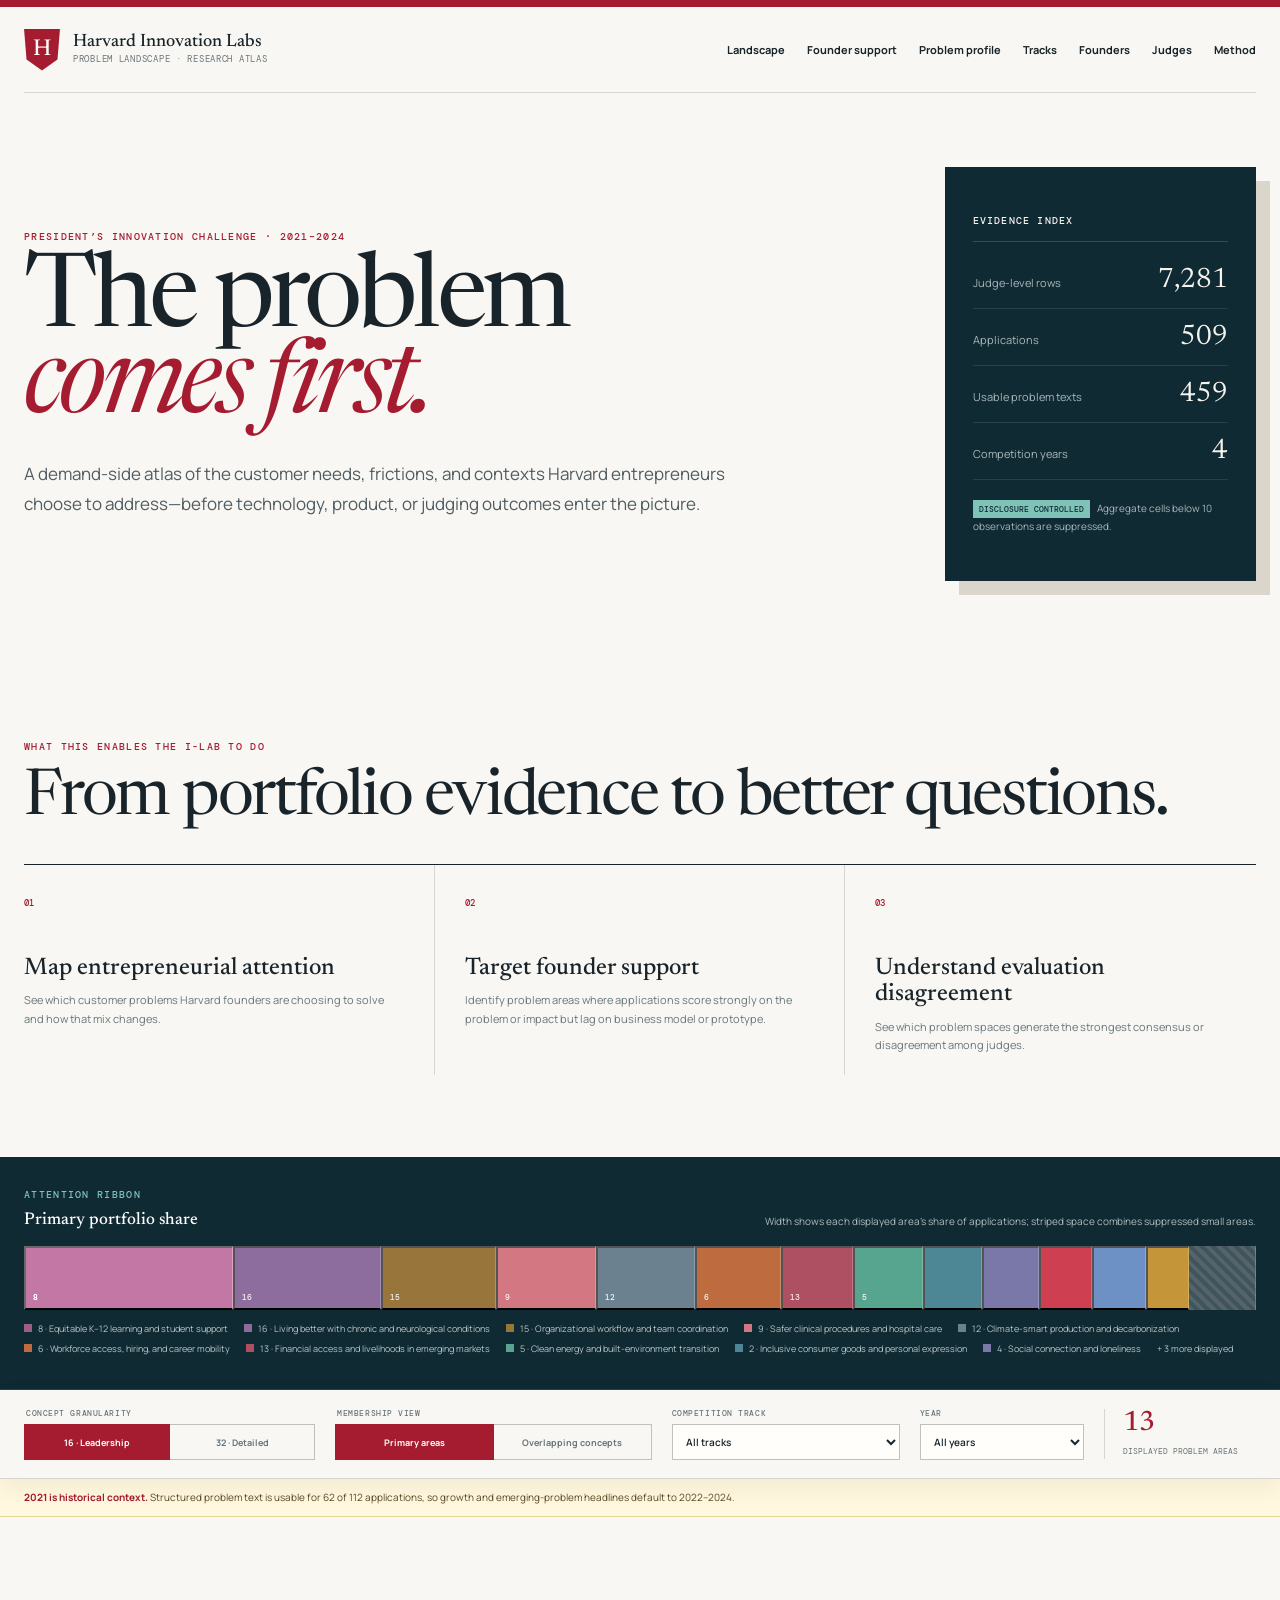
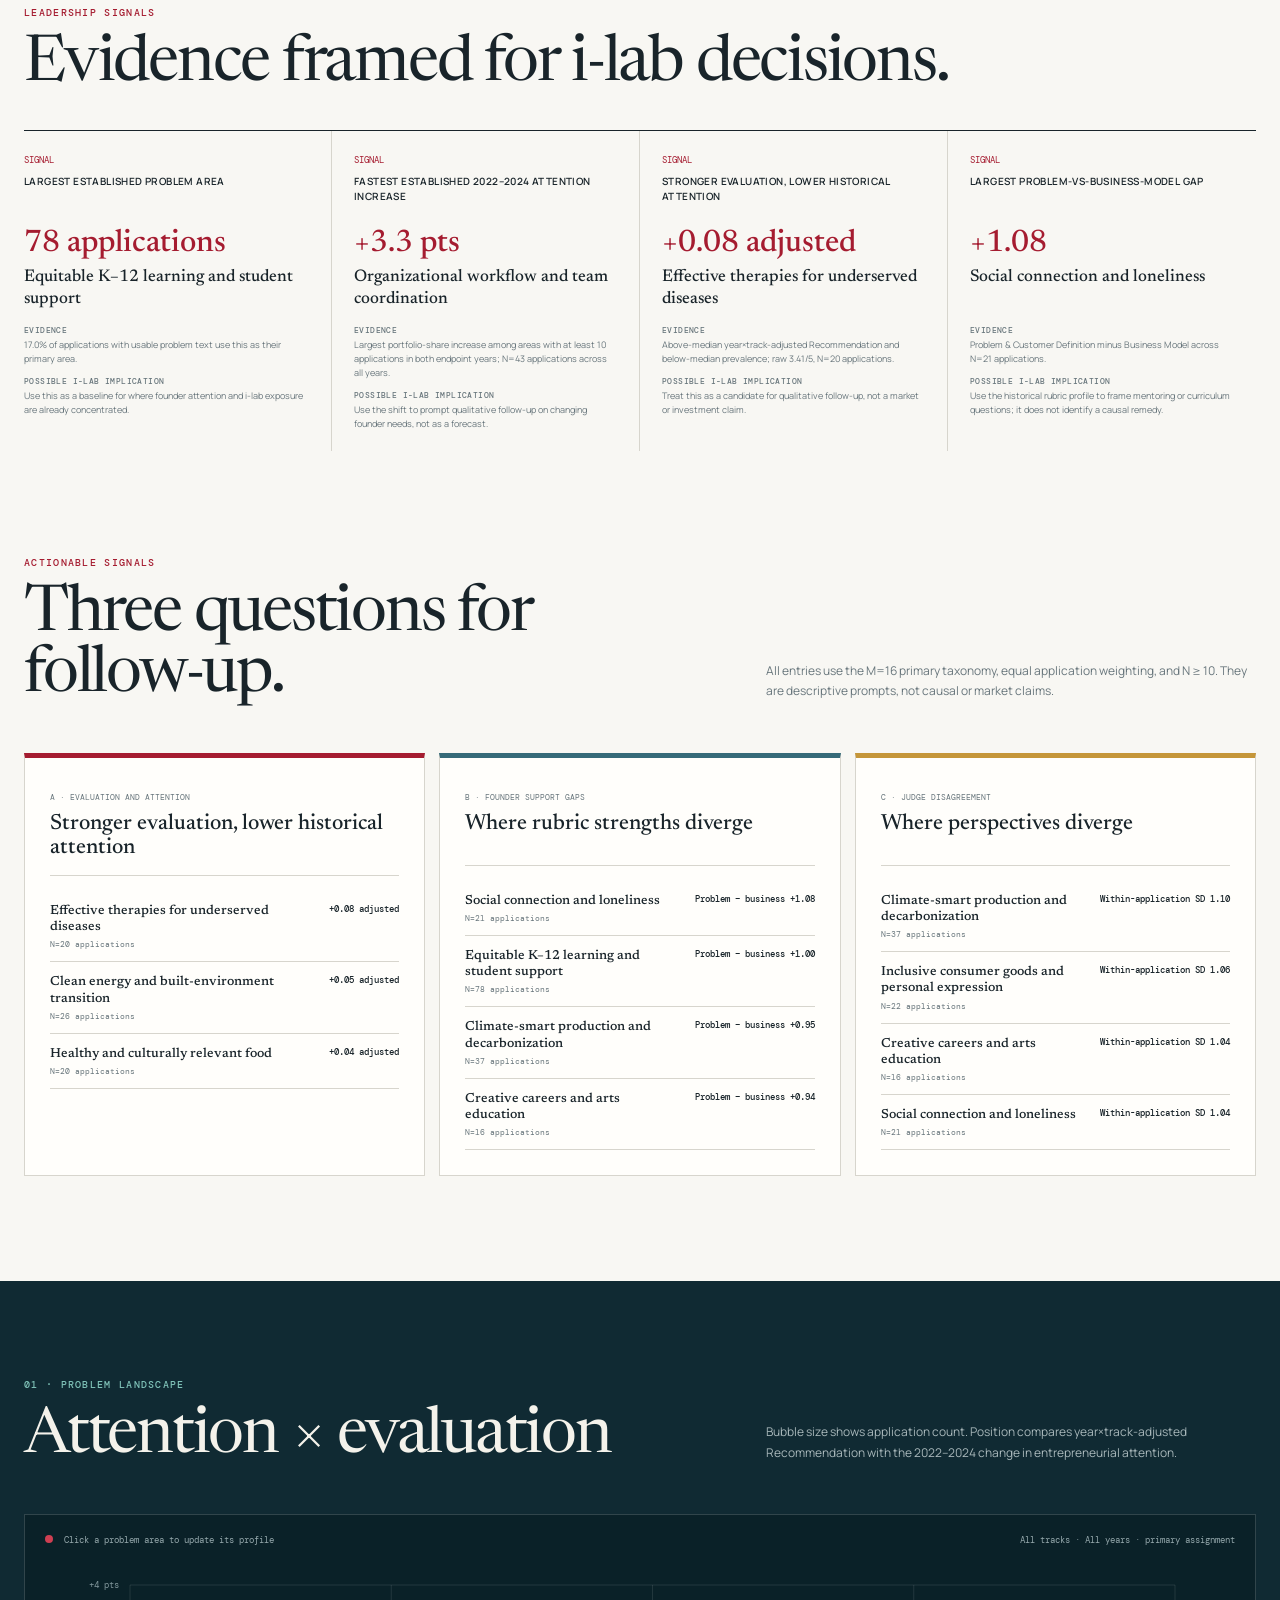
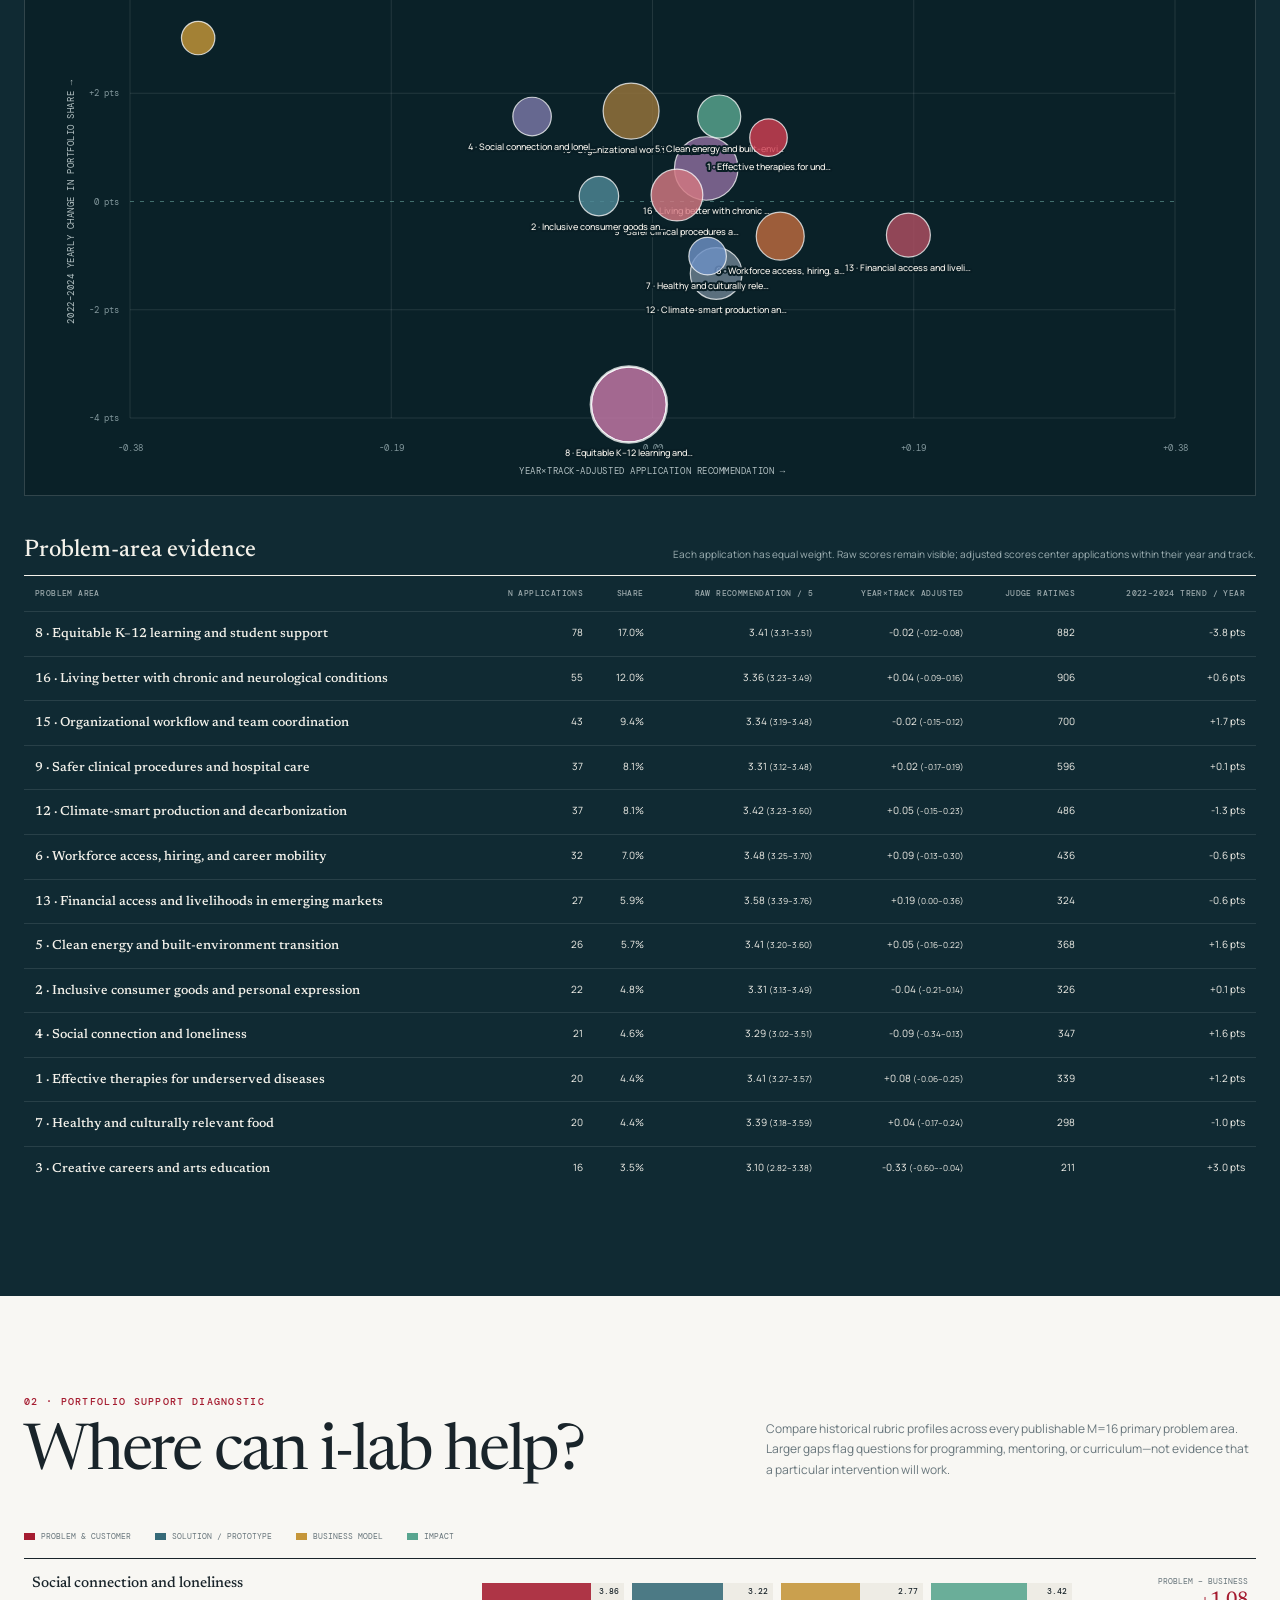
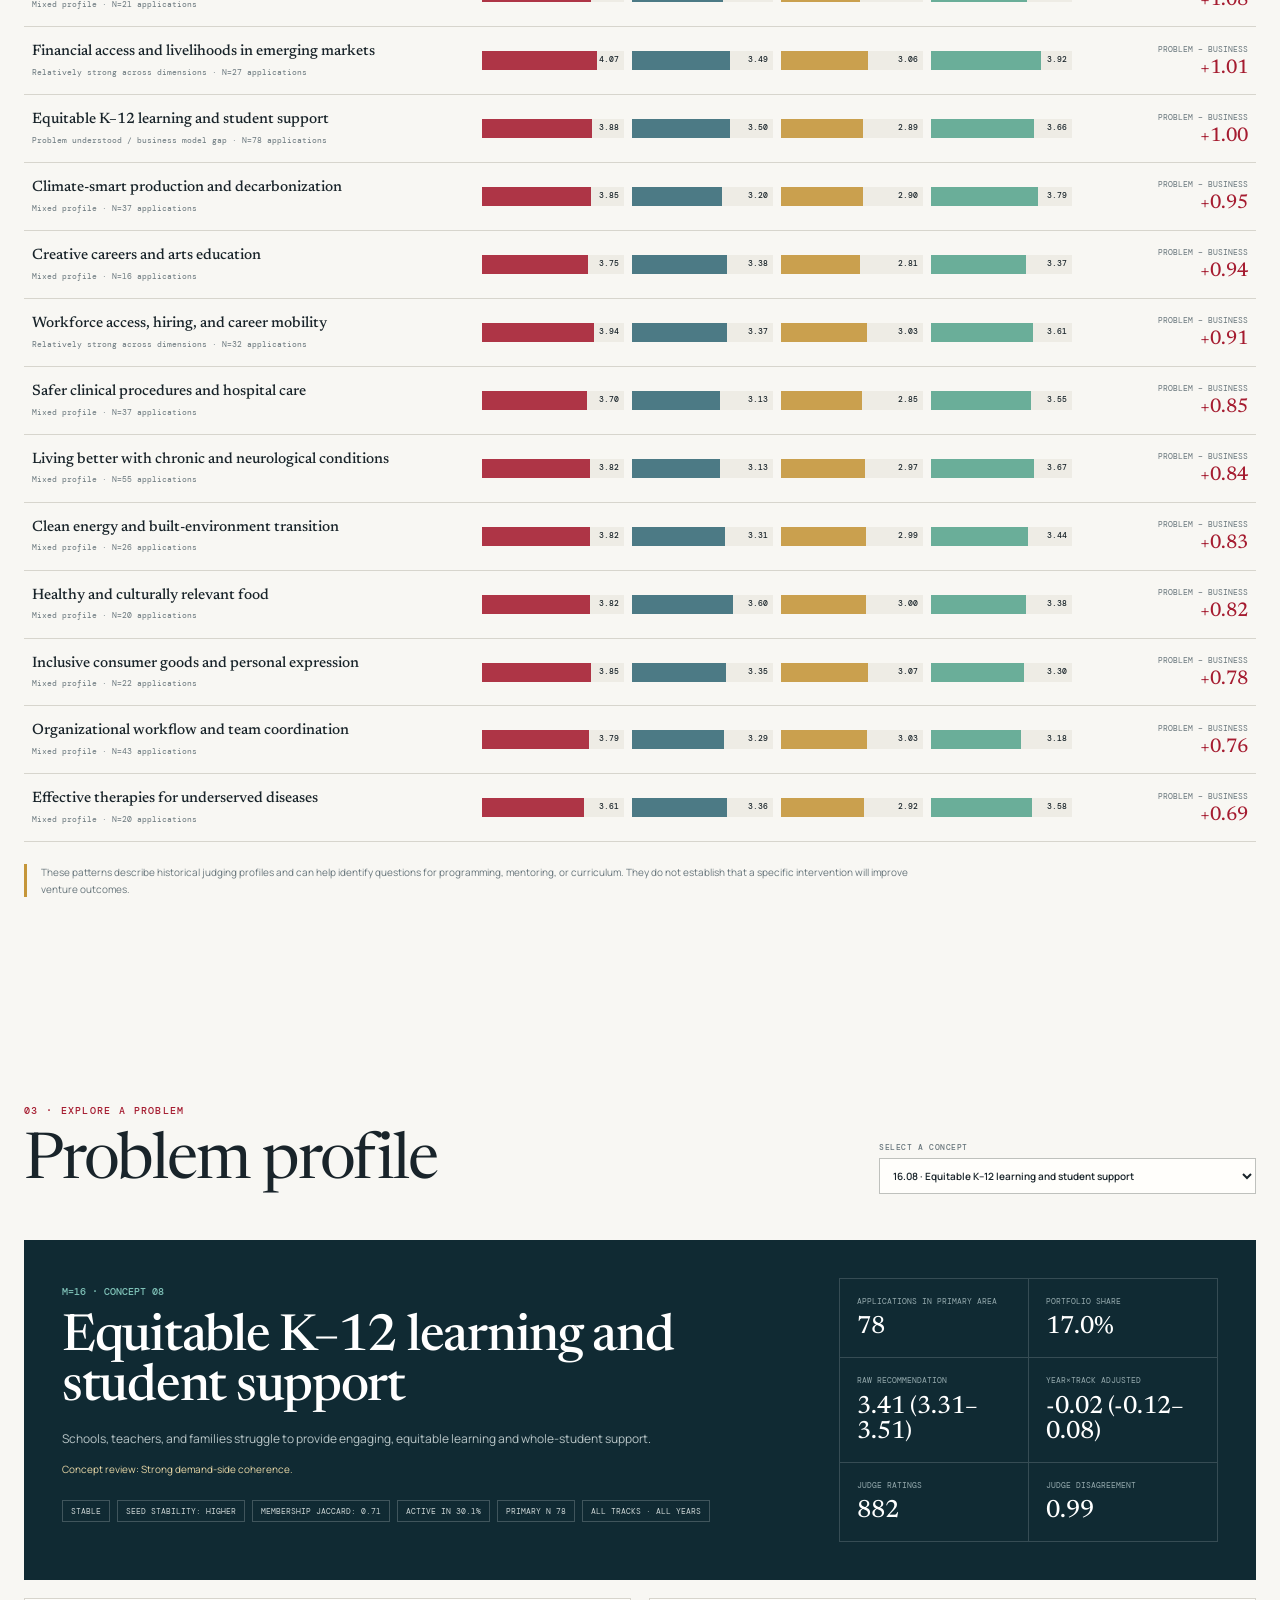
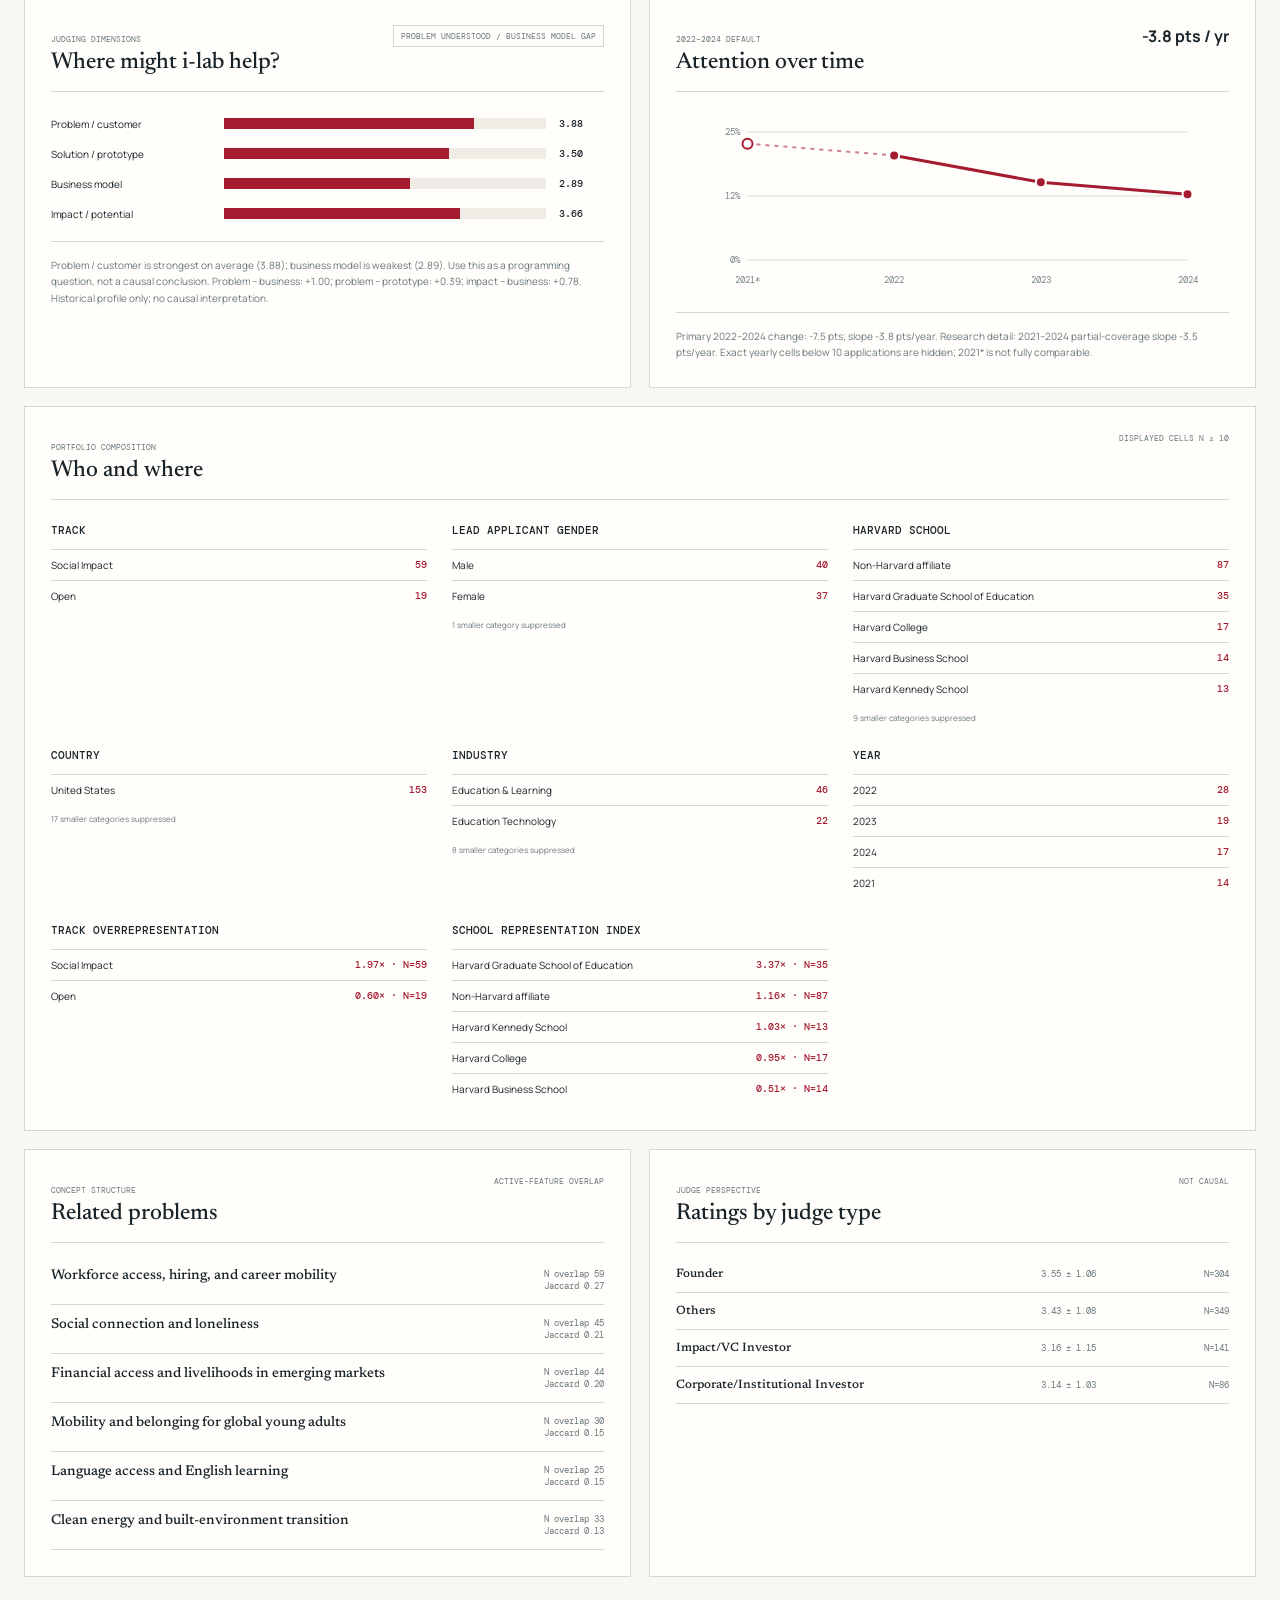
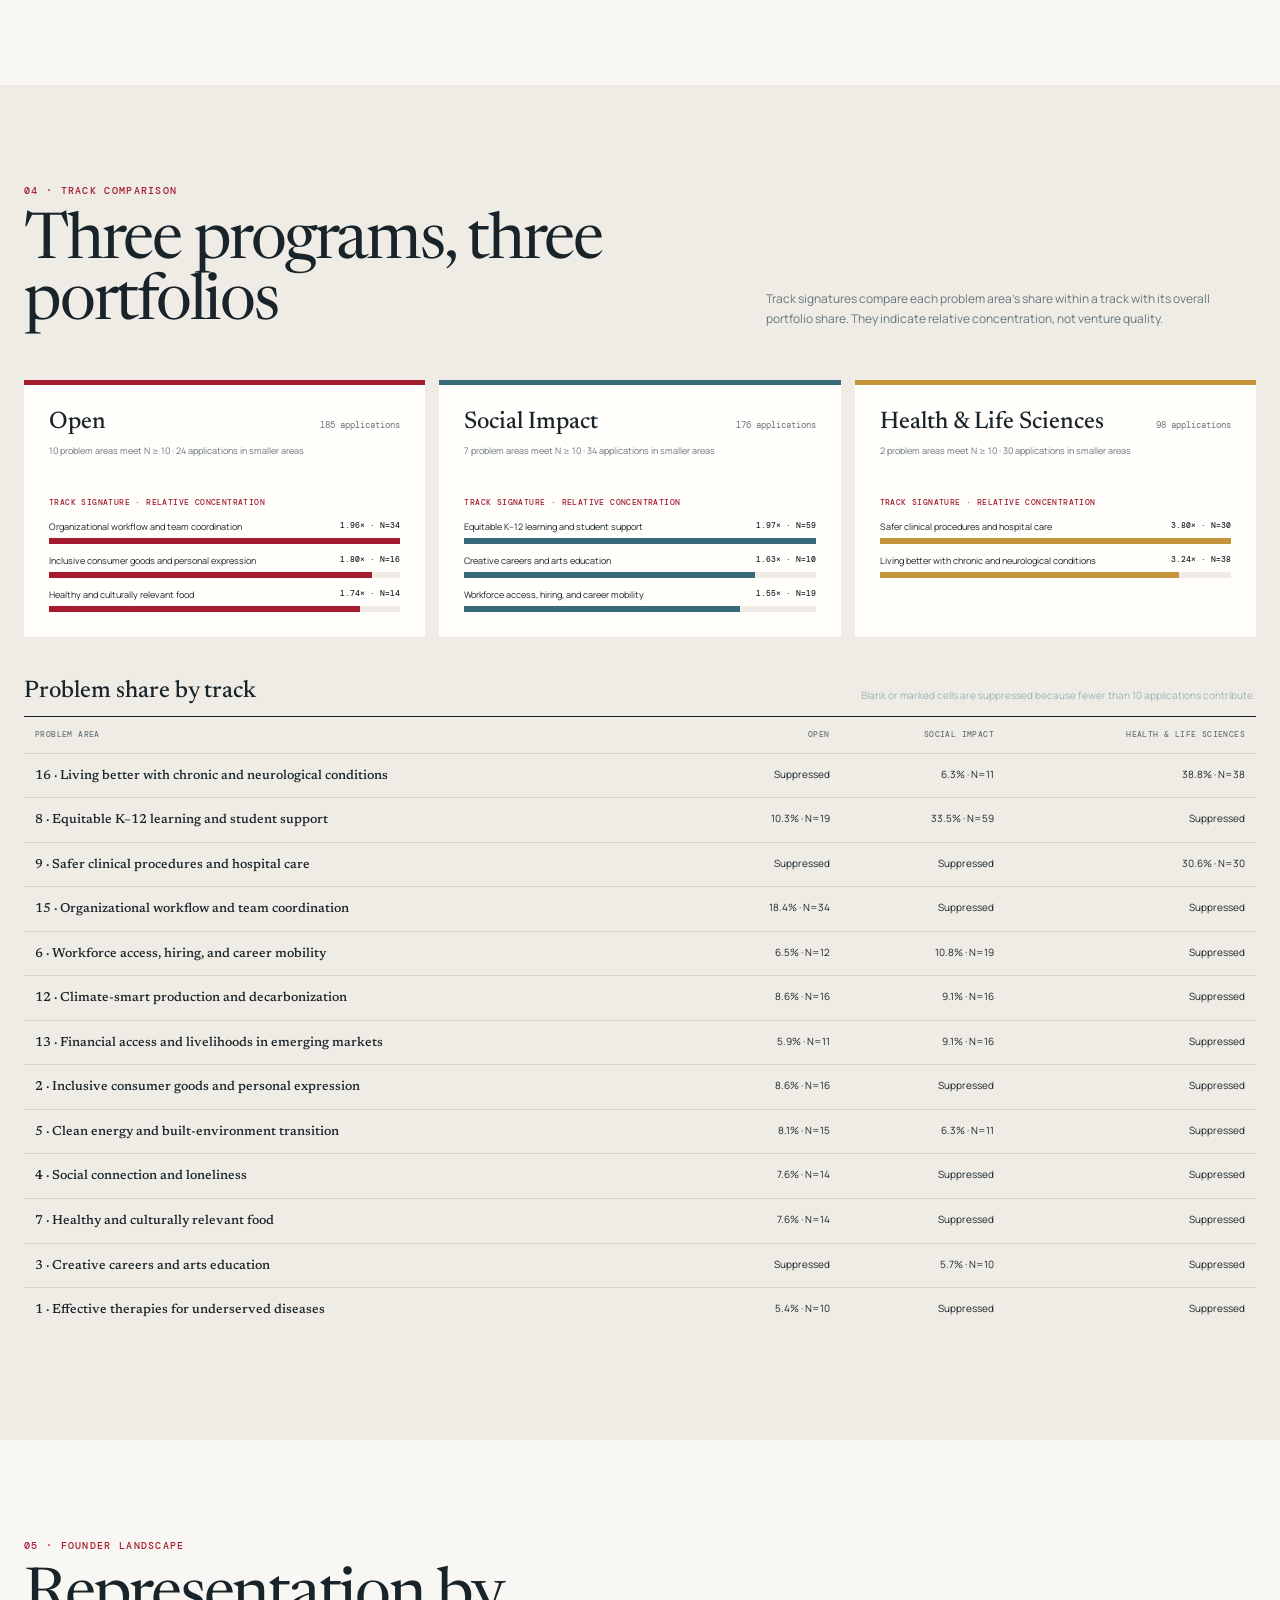
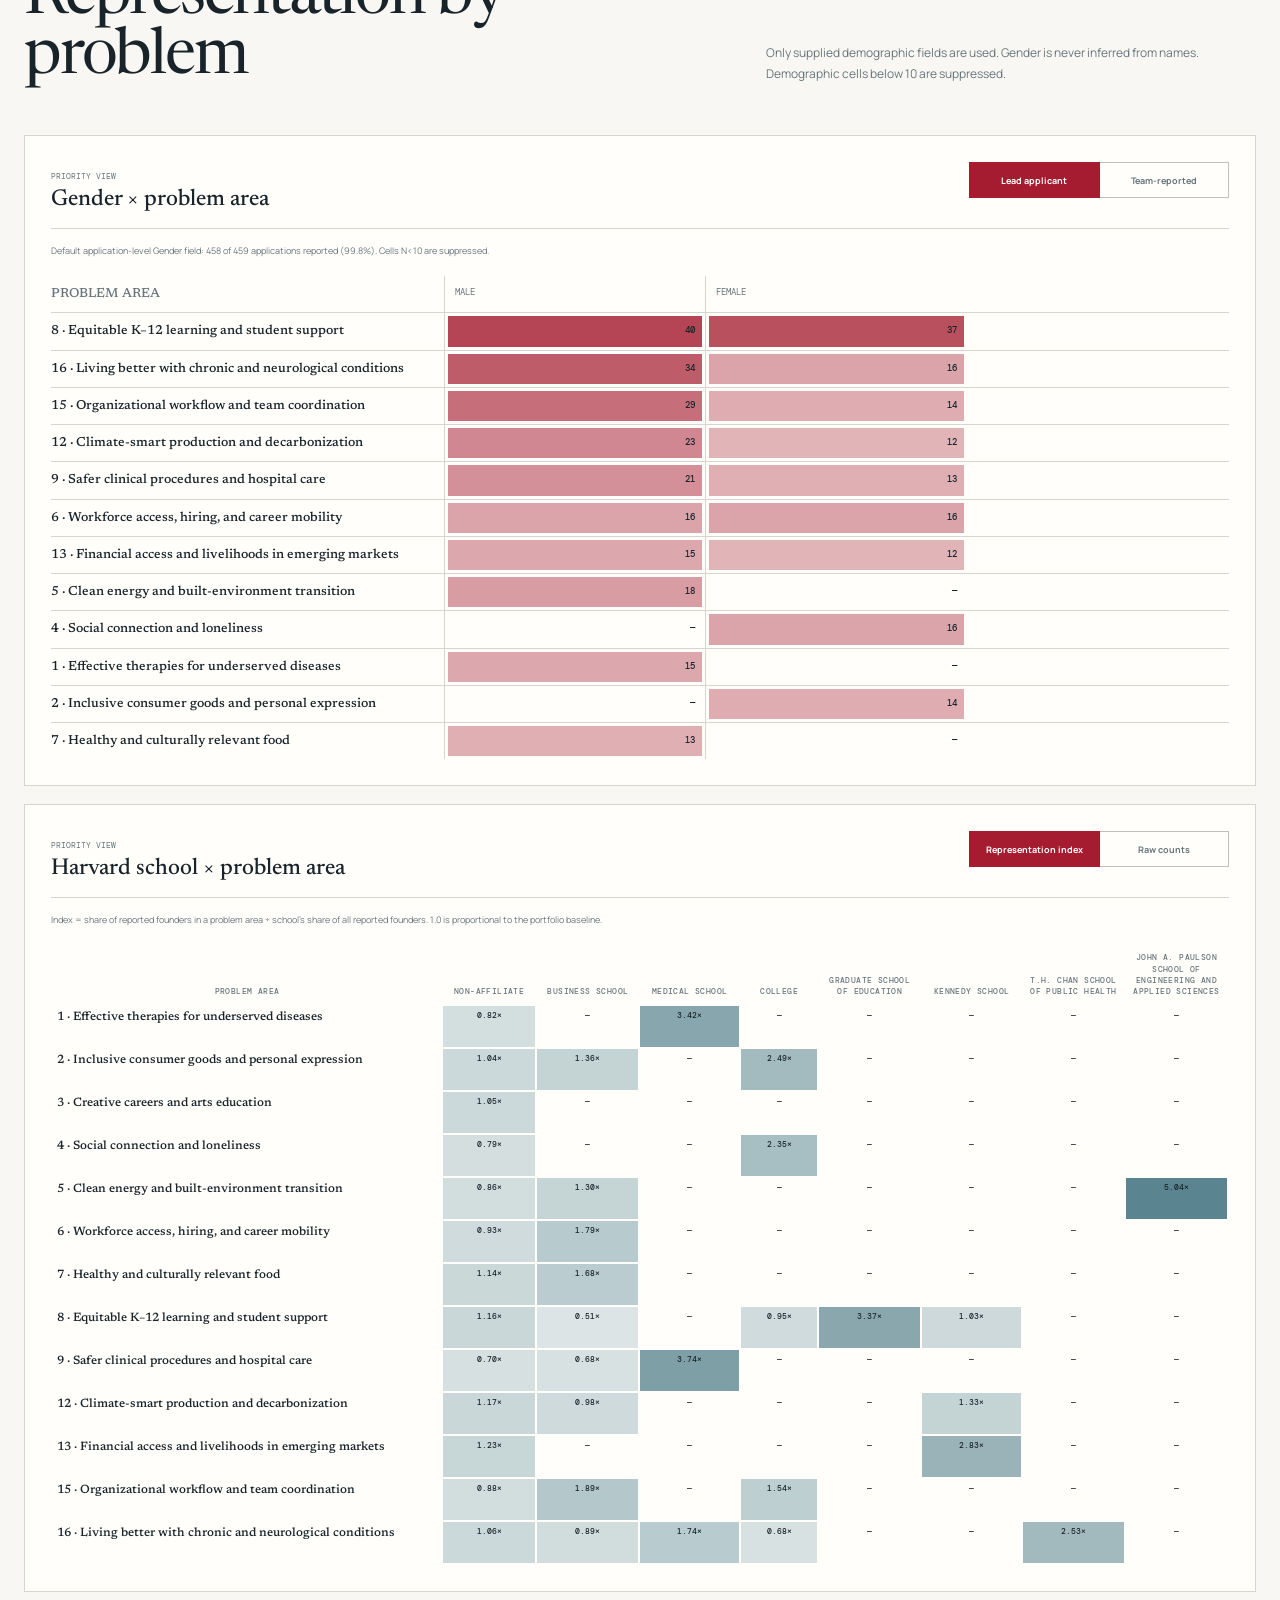
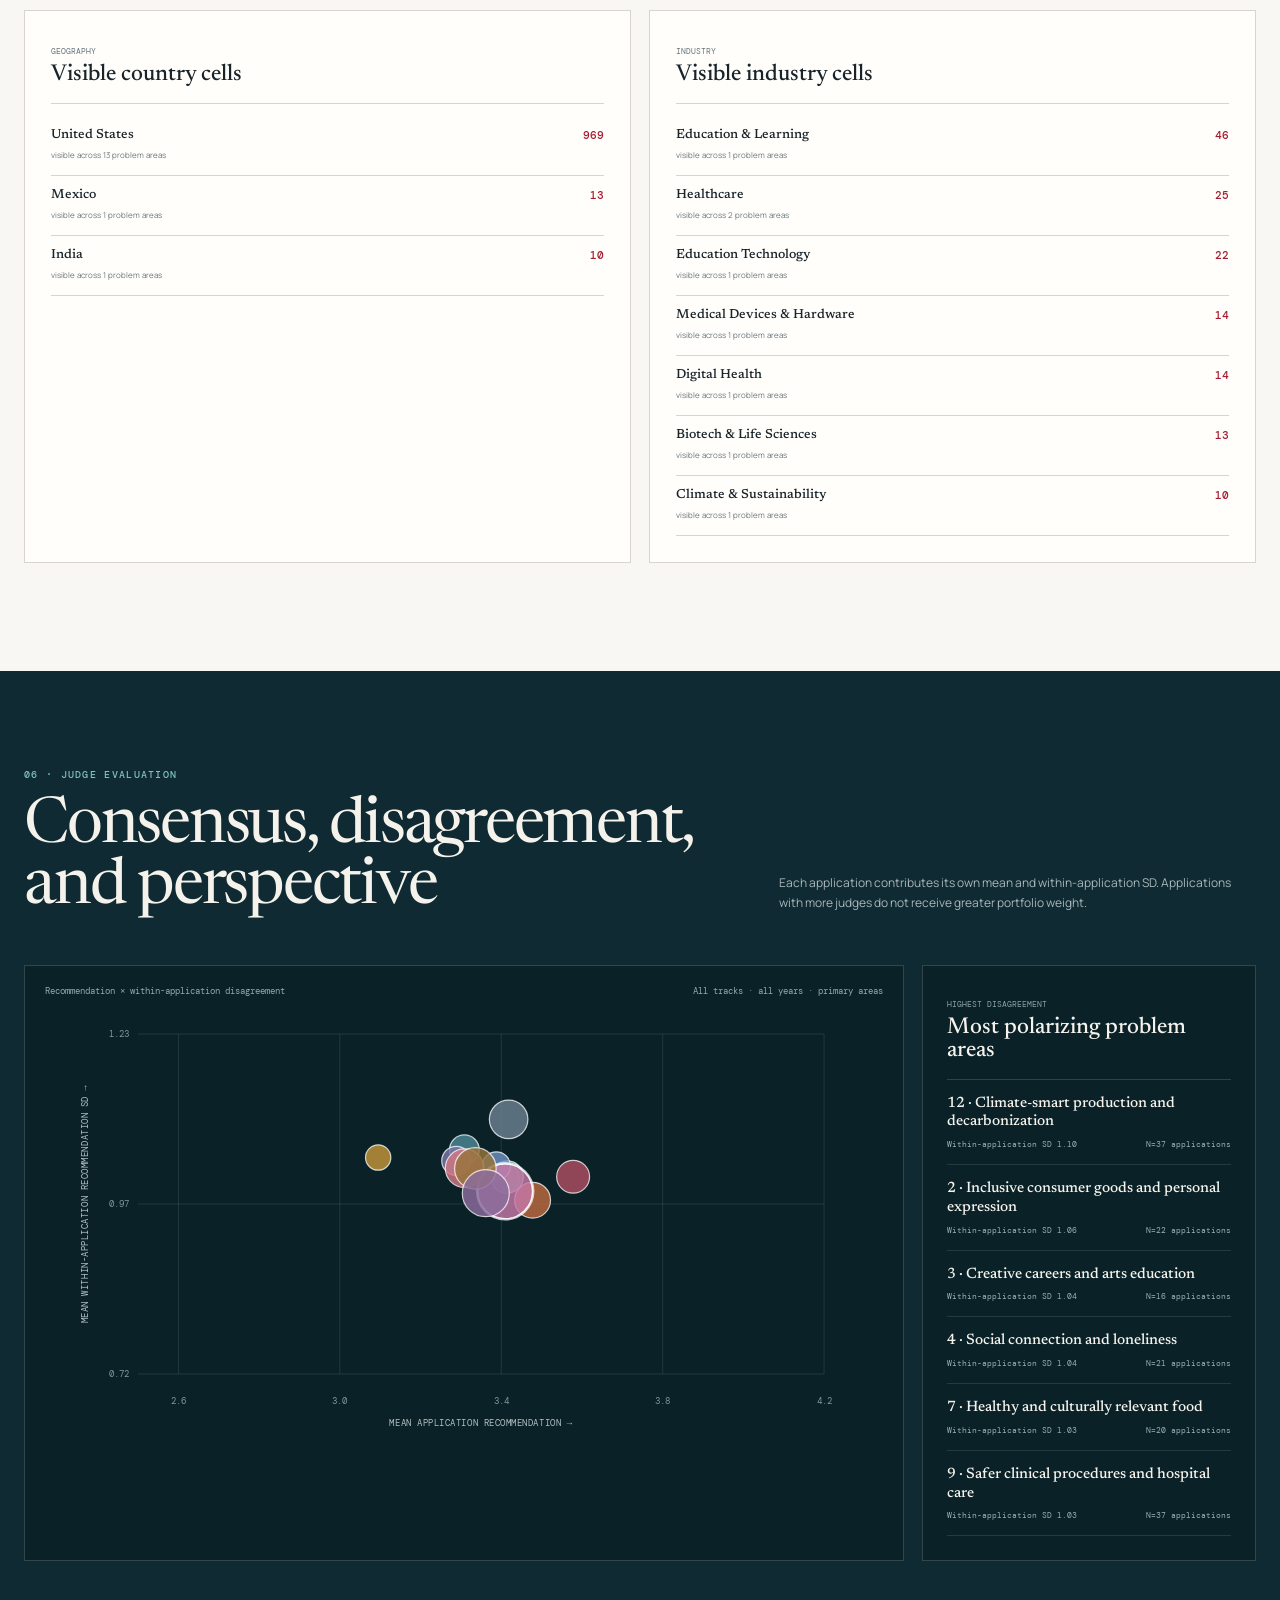
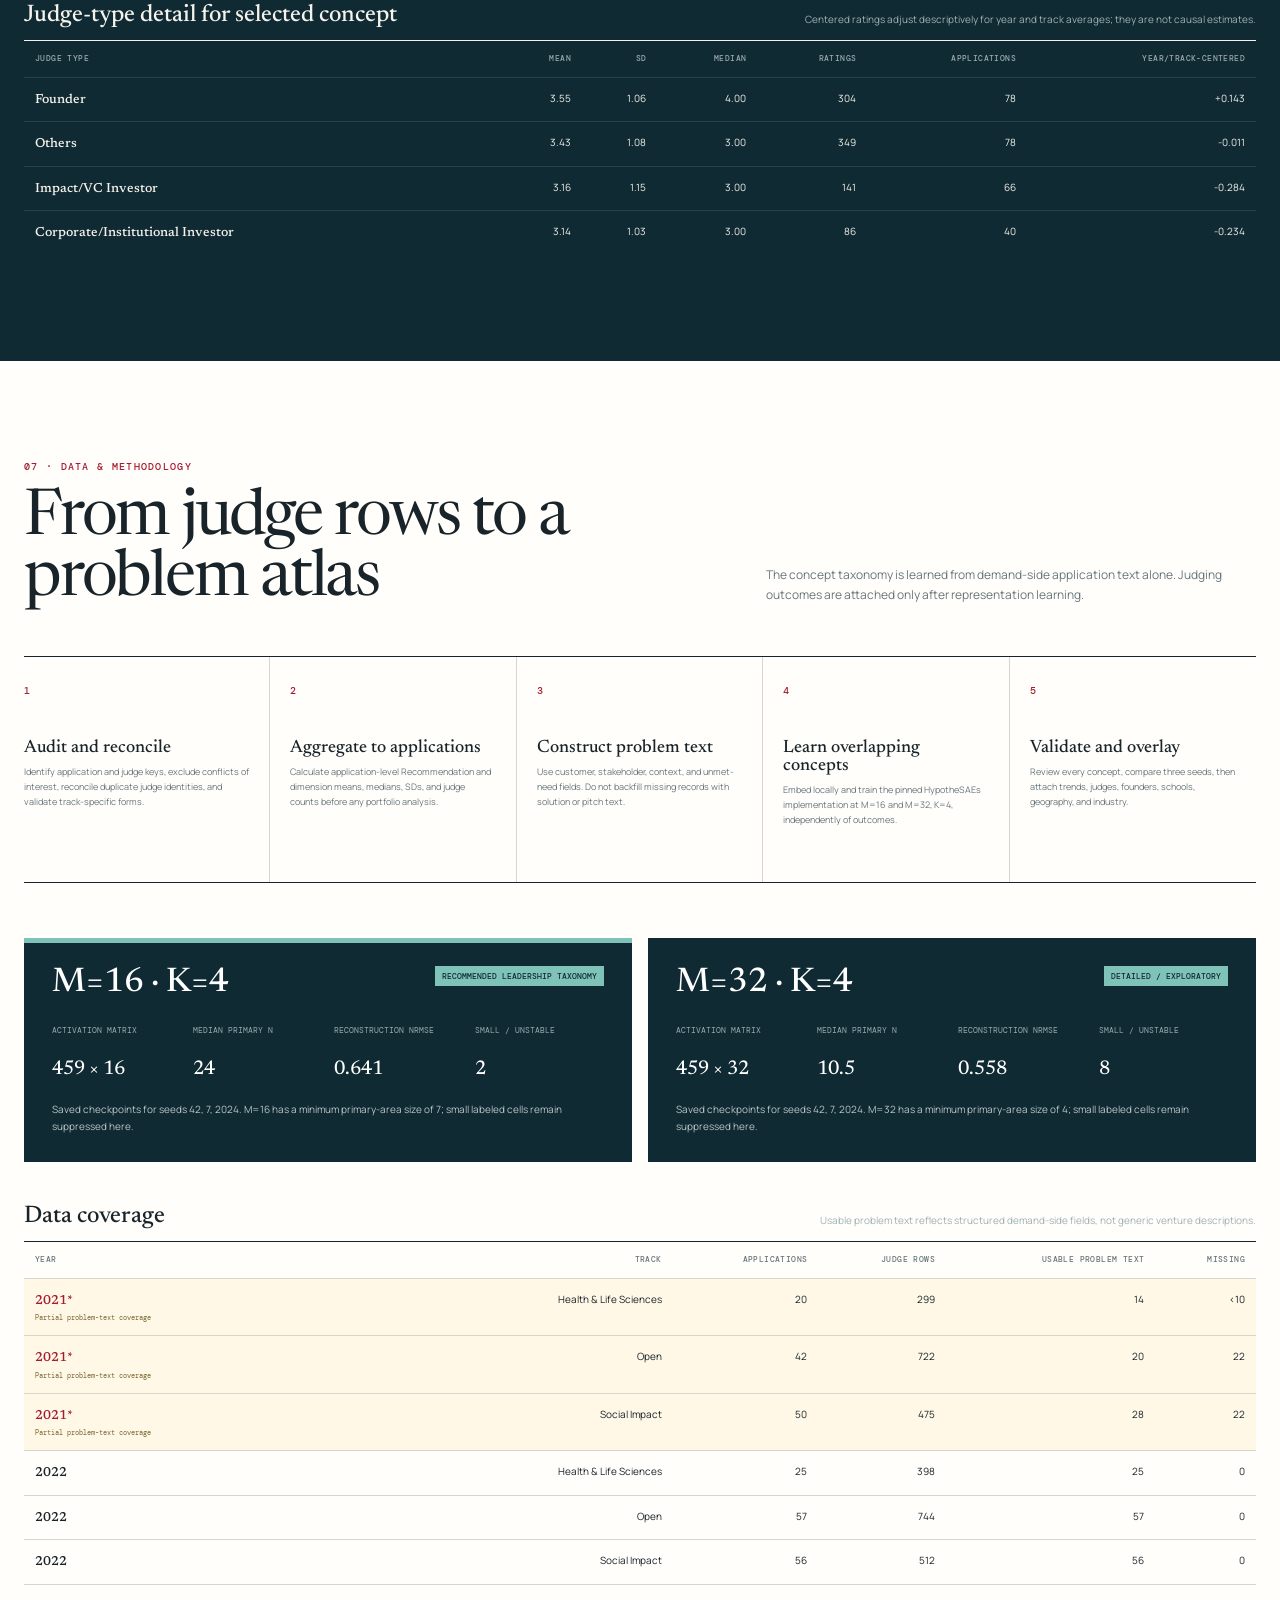
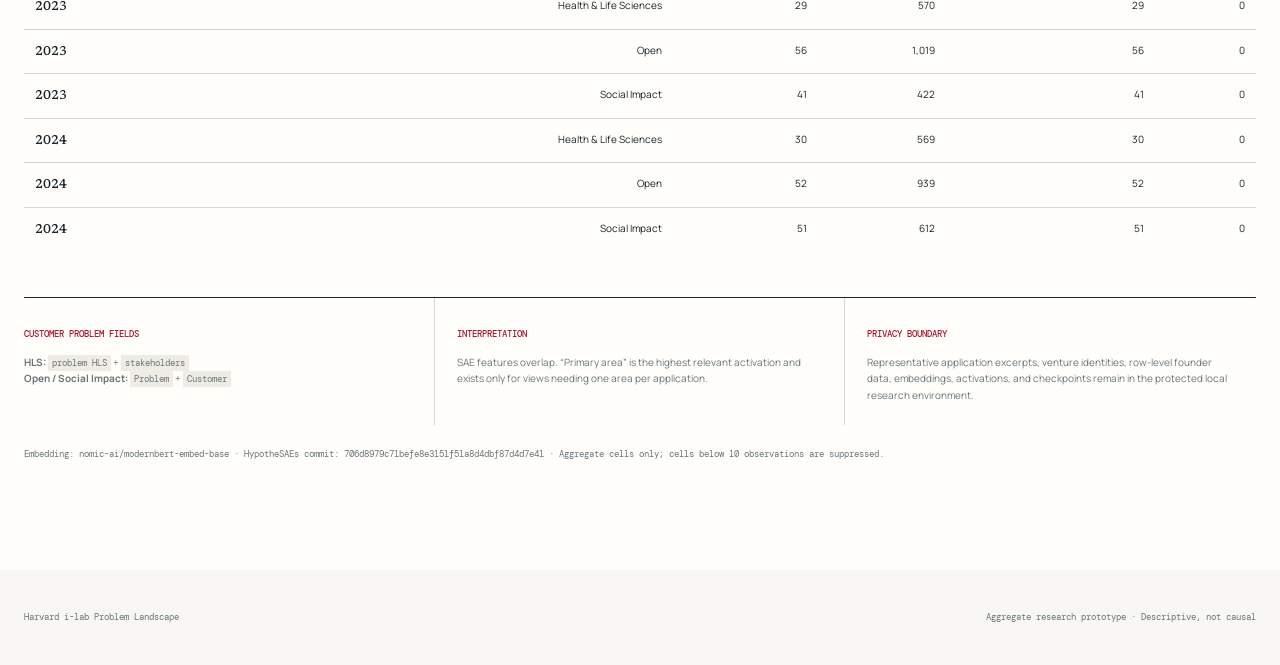
==== commit 14d6b254: "Turn problem landscape into decision-support tool" ====
--- a/vercel-site/index.html
+++ b/vercel-site/index.html
@@ -7,7 +7,7 @@
     <title>Harvard i-lab Problem Landscape</title>
     <link rel="preconnect" href="https://fonts.googleapis.com" />
     <link rel="preconnect" href="https://fonts.gstatic.com" crossorigin />
-    <link href="https://fonts.googleapis.com/css2?family=DM+Mono:wght@400;500&family=Manrope:wght@400;500;600;700&family=Newsreader:opsz,wght@6..72,400;6..72,500;6..72,600&display=swap" rel="stylesheet" />
+    <link href="https://fonts.googleapis.com/css2?family=DM+Mono:wght@400;500&amp;family=Manrope:wght@400;500;600;700&amp;family=Newsreader:opsz,wght@6..72,400;6..72,500;6..72,600&amp;display=swap" rel="stylesheet" />
     <link rel="stylesheet" href="styles.css" />
   </head>
   <body>
@@ -19,6 +19,7 @@
       </a>
       <nav aria-label="Dashboard sections">
         <a href="#landscape">Landscape</a>
+        <a href="#support">Founder support</a>
         <a href="#profile">Problem profile</a>
         <a href="#tracks">Tracks</a>
         <a href="#founders">Founders</a>
@@ -46,11 +47,23 @@
         </aside>
       </section>
 
+      <section class="enablement shell" aria-labelledby="enablement-title">
+        <div class="section-heading compact">
+          <p class="kicker">What this enables the i-lab to do</p>
+          <h2 id="enablement-title">From portfolio evidence to better questions.</h2>
+        </div>
+        <div class="enablement-grid">
+          <article><span>01</span><h3>Map entrepreneurial attention</h3><p>See which customer problems Harvard founders are choosing to solve and how that mix changes.</p></article>
+          <article><span>02</span><h3>Target founder support</h3><p>Identify problem areas where applications score strongly on the problem or impact but lag on business model or prototype.</p></article>
+          <article><span>03</span><h3>Understand evaluation disagreement</h3><p>See which problem spaces generate the strongest consensus or disagreement among judges.</p></article>
+        </div>
+      </section>
+
       <section class="atlas-band" aria-label="Problem prevalence ribbon">
         <div class="shell">
           <div class="band-head">
             <div><span class="kicker light">Attention ribbon</span><strong id="ribbon-title">Primary portfolio share</strong></div>
-            <p id="ribbon-note">Width shows the share of ventures primarily assigned to each displayed problem area.</p>
+            <p id="ribbon-note">Width shows the share of applications primarily assigned to each displayed problem area.</p>
           </div>
           <div id="concept-ribbon" class="concept-ribbon"></div>
           <div id="ribbon-legend" class="ribbon-legend"></div>
@@ -62,8 +75,8 @@
           <fieldset>
             <legend>Concept granularity</legend>
             <div class="segmented" id="model-control">
-              <button type="button" data-model="16" class="active">16 concepts</button>
-              <button type="button" data-model="32">32 concepts</button>
+              <button type="button" data-model="16" class="active">16 · Leadership</button>
+              <button type="button" data-model="32">32 · Detailed</button>
             </div>
           </fieldset>
           <fieldset>
@@ -74,46 +87,69 @@
             </div>
           </fieldset>
           <label>Competition track<select id="scope-control"><option>All tracks</option><option>Open</option><option>Social Impact</option><option>Health &amp; Life Sciences</option></select></label>
-          <label>Year<select id="year-control"><option>All years</option><option>2021</option><option>2022</option><option>2023</option><option>2024</option></select></label>
+          <label>Year<select id="year-control"><option>All years</option><option value="2021">2021 · Partial coverage</option><option>2022</option><option>2023</option><option>2024</option></select></label>
           <div class="control-readout"><span id="control-visible">—</span><small>displayed problem areas</small></div>
         </div>
       </section>
+      <div class="coverage-banner"><div class="shell"><strong>2021 is historical context.</strong> Structured problem text is usable for 62 of 112 applications, so growth and emerging-problem headlines default to 2022–2024.</div></div>
 
       <section class="signals shell" aria-labelledby="signals-title">
         <div class="section-heading compact">
-          <p class="kicker">Portfolio signals</p>
-          <h2 id="signals-title">What deserves a closer look?</h2>
+          <p class="kicker">Leadership signals</p>
+          <h2 id="signals-title">Evidence framed for i-lab decisions.</h2>
         </div>
         <div class="finding-grid" id="finding-grid"></div>
+      </section>
+
+      <section class="actionable shell" aria-labelledby="actionable-title">
+        <div class="section-heading split">
+          <div><p class="kicker">Actionable signals</p><h2 id="actionable-title">Three questions for follow-up.</h2></div>
+          <p>All entries use the M=16 primary taxonomy, equal application weighting, and N ≥ 10. They are descriptive prompts, not causal or market claims.</p>
+        </div>
+        <div class="action-grid">
+          <article class="signal-panel"><span>A · Evaluation and attention</span><h3>Stronger evaluation, lower historical attention</h3><div id="action-evaluation"></div></article>
+          <article class="signal-panel"><span>B · Founder support gaps</span><h3>Where rubric strengths diverge</h3><div id="action-support"></div></article>
+          <article class="signal-panel"><span>C · Judge disagreement</span><h3>Where perspectives diverge</h3><div id="action-disagreement"></div></article>
+        </div>
       </section>
 
       <section class="dark-section" id="landscape" aria-labelledby="landscape-title">
         <div class="shell">
           <div class="section-heading split light-heading">
             <div><p class="kicker light">01 · Problem landscape</p><h2 id="landscape-title">Attention × evaluation</h2></div>
-            <p id="landscape-description">Bubble size shows venture count. Position compares mean startup Recommendation with change in entrepreneurial attention.</p>
+            <p id="landscape-description">Bubble size shows application count. Position compares year×track-adjusted Recommendation with 2022–2024 change in entrepreneurial attention.</p>
           </div>
           <div class="chart-frame">
             <div class="chart-meta"><span><i class="legend-dot"></i> Click a problem area to update its profile</span><span id="chart-scope-label">—</span></div>
             <div id="landscape-chart" class="svg-chart" role="img" aria-label="Problem landscape chart"></div>
           </div>
-          <div class="table-head"><h3>Problem-area evidence</h3><p>Startup-weighted outcomes; between-startup SD is distinct from within-startup judge disagreement.</p></div>
-          <div class="table-wrap"><table id="landscape-table"><thead><tr><th>Problem area</th><th>N</th><th>Share</th><th>Recommendation</th><th>Between-startup SD</th><th>Median</th><th>Judge ratings</th><th id="table-change-heading">Trend / year</th></tr></thead><tbody></tbody></table></div>
-        </div>
+          <div class="table-head"><h3>Problem-area evidence</h3><p>Each application has equal weight. Raw scores remain visible; adjusted scores center applications within their year and track.</p></div>
+          <div class="table-wrap"><table id="landscape-table"><thead><tr><th>Problem area</th><th>N applications</th><th>Share</th><th>Raw Recommendation / 5</th><th>Year×track adjusted</th><th>Judge ratings</th><th id="table-change-heading">2022–2024 trend / year</th></tr></thead><tbody></tbody></table></div>
+        </div>
+      </section>
+
+      <section class="support-section shell" id="support" aria-labelledby="support-title">
+        <div class="section-heading split">
+          <div><p class="kicker">02 · Portfolio support diagnostic</p><h2 id="support-title">Where can i-lab help?</h2></div>
+          <p>Compare historical rubric profiles across every publishable M=16 primary problem area. Larger gaps flag questions for programming, mentoring, or curriculum—not evidence that a particular intervention will work.</p>
+        </div>
+        <div class="support-key"><span><i class="score-problem"></i>Problem &amp; customer</span><span><i class="score-solution"></i>Solution / prototype</span><span><i class="score-business"></i>Business model</span><span><i class="score-impact"></i>Impact</span></div>
+        <div id="support-portfolio" class="support-portfolio"></div>
+        <p class="support-caution">These patterns describe historical judging profiles and can help identify questions for programming, mentoring, or curriculum. They do not establish that a specific intervention will improve venture outcomes.</p>
       </section>
 
       <section class="profile-section shell" id="profile" aria-labelledby="profile-heading">
         <div class="section-heading split">
-          <div><p class="kicker">02 · Explore a problem</p><h2 id="profile-heading">Problem profile</h2></div>
+          <div><p class="kicker">03 · Explore a problem</p><h2 id="profile-heading">Problem profile</h2></div>
           <label class="concept-picker">Select a concept<select id="concept-control"></select></label>
         </div>
         <article class="profile-hero">
-          <div class="profile-copy"><span id="profile-code" class="concept-code">—</span><h3 id="profile-title">—</h3><p id="profile-description">—</p><div id="profile-badges" class="badge-row"></div></div>
+          <div class="profile-copy"><span id="profile-code" class="concept-code">—</span><h3 id="profile-title">—</h3><p id="profile-description">—</p><p id="profile-quality-note" class="quality-caveat">—</p><div id="profile-badges" class="badge-row"></div></div>
           <dl class="profile-metrics" id="profile-metrics"></dl>
         </article>
         <div class="profile-grid">
           <article class="panel score-panel"><div class="panel-head"><div><span>Judging dimensions</span><h3>Where might i-lab help?</h3></div><span id="support-pattern" class="status-pill">—</span></div><div id="score-bars" class="score-bars"></div><p id="support-note" class="panel-note">—</p></article>
-          <article class="panel"><div class="panel-head"><div><span>2021–2024</span><h3>Attention over time</h3></div><strong id="trend-value">—</strong></div><div id="trend-chart" class="mini-chart"></div><p class="panel-note">Exact yearly cells below 10 ventures are hidden; the four-year slope remains descriptive.</p></article>
+          <article class="panel"><div class="panel-head"><div><span>2022–2024 default</span><h3>Attention over time</h3></div><strong id="trend-value">—</strong></div><div id="trend-chart" class="mini-chart"></div><p id="trend-note" class="panel-note">Exact yearly cells below 10 applications are hidden. 2021 is shown as partial-coverage context and excluded from the primary trend.</p></article>
           <article class="panel span-two"><div class="panel-head"><div><span>Portfolio composition</span><h3>Who and where</h3></div><span>Displayed cells N ≥ 10</span></div><div id="composition-grid" class="composition-grid"></div></article>
           <article class="panel"><div class="panel-head"><div><span>Concept structure</span><h3>Related problems</h3></div><span>Active-feature overlap</span></div><div id="related-list" class="related-list"></div></article>
           <article class="panel"><div class="panel-head"><div><span>Judge perspective</span><h3>Ratings by judge type</h3></div><span>Not causal</span></div><div id="judge-type-list" class="judge-type-list"></div></article>
@@ -122,18 +158,18 @@
 
       <section class="track-section" id="tracks" aria-labelledby="tracks-heading">
         <div class="shell">
-          <div class="section-heading split"><div><p class="kicker">03 · Track comparison</p><h2 id="tracks-heading">Three programs, three portfolios</h2></div><p>Each card is calculated within its own track, using the selected granularity, membership view, and year.</p></div>
+          <div class="section-heading split"><div><p class="kicker">04 · Track comparison</p><h2 id="tracks-heading">Three programs, three portfolios</h2></div><p>Track signatures compare each problem area’s share within a track with its overall portfolio share. They indicate relative concentration, not venture quality.</p></div>
           <div id="track-cards" class="track-cards"></div>
-          <div class="table-head"><h3>Problem share by track</h3><p>Blank or marked cells are suppressed because fewer than 10 ventures contribute.</p></div>
+          <div class="table-head"><h3>Problem share by track</h3><p>Blank or marked cells are suppressed because fewer than 10 applications contribute.</p></div>
           <div class="table-wrap"><table id="track-table"><thead><tr><th>Problem area</th><th>Open</th><th>Social Impact</th><th>Health &amp; Life Sciences</th></tr></thead><tbody></tbody></table></div>
         </div>
       </section>
 
       <section class="founder-section shell" id="founders" aria-labelledby="founders-heading">
-        <div class="section-heading split"><div><p class="kicker">04 · Founder landscape</p><h2 id="founders-heading">Representation by problem</h2></div><p>Only supplied demographic fields are used. Gender is never inferred from names. Founder cells below 10 are suppressed.</p></div>
+        <div class="section-heading split"><div><p class="kicker">05 · Founder landscape</p><h2 id="founders-heading">Representation by problem</h2></div><p>Only supplied demographic fields are used. Gender is never inferred from names. Demographic cells below 10 are suppressed.</p></div>
         <div class="founder-grid">
-          <article class="panel span-two"><div class="panel-head"><div><span>Priority view</span><h3>Gender × problem area</h3></div><span>Founder counts</span></div><div id="gender-matrix" class="matrix-list"></div></article>
-          <article class="panel span-two"><div class="panel-head"><div><span>Priority view</span><h3>Harvard school × problem area</h3></div><span>Darker = more founders</span></div><div id="school-matrix" class="heatmap-wrap"></div></article>
+          <article class="panel span-two"><div class="panel-head"><div><span>Priority view</span><h3>Gender × problem area</h3></div><div class="mini-toggle segmented" id="gender-view-control"><button type="button" data-gender-view="lead" class="active">Lead applicant</button><button type="button" data-gender-view="team">Team-reported</button></div></div><p id="gender-coverage-note" class="coverage-note"></p><div id="gender-matrix" class="matrix-list"></div></article>
+          <article class="panel span-two"><div class="panel-head"><div><span>Priority view</span><h3>Harvard school × problem area</h3></div><div class="mini-toggle segmented" id="school-view-control"><button type="button" data-school-view="index" class="active">Representation index</button><button type="button" data-school-view="counts">Raw counts</button></div></div><p class="coverage-note">Index = share of reported founders in a problem area ÷ school’s share of all reported founders. 1.0 is proportional to the portfolio baseline.</p><div id="school-matrix" class="heatmap-wrap"></div></article>
           <article class="panel"><div class="panel-head"><div><span>Geography</span><h3>Visible country cells</h3></div></div><div id="country-summary" class="rank-list"></div></article>
           <article class="panel"><div class="panel-head"><div><span>Industry</span><h3>Visible industry cells</h3></div></div><div id="industry-summary" class="rank-list"></div></article>
         </div>
@@ -141,22 +177,22 @@
 
       <section class="judge-section" id="judges" aria-labelledby="judges-heading">
         <div class="shell">
-          <div class="section-heading split light-heading"><div><p class="kicker light">05 · Judge evaluation</p><h2 id="judges-heading">Consensus, disagreement, and perspective</h2></div><p>Each startup contributes its own mean and within-startup SD. Startups with more judges do not receive greater portfolio weight.</p></div>
+          <div class="section-heading split light-heading"><div><p class="kicker light">06 · Judge evaluation</p><h2 id="judges-heading">Consensus, disagreement, and perspective</h2></div><p>Each application contributes its own mean and within-application SD. Applications with more judges do not receive greater portfolio weight.</p></div>
           <div class="judge-grid">
-            <article class="chart-frame"><div class="chart-meta"><span>Recommendation × within-startup disagreement</span><span id="judge-scope-label">—</span></div><div id="disagreement-chart" class="svg-chart small" role="img" aria-label="Judge disagreement chart"></div></article>
+            <article class="chart-frame"><div class="chart-meta"><span>Recommendation × within-application disagreement</span><span id="judge-scope-label">—</span></div><div id="disagreement-chart" class="svg-chart small" role="img" aria-label="Judge disagreement chart"></div></article>
             <article class="polarizing-list"><div class="panel-head inverse"><div><span>Highest disagreement</span><h3>Most polarizing problem areas</h3></div></div><div id="polarizing-list"></div></article>
           </div>
           <div class="table-head inverse"><h3>Judge-type detail for selected concept</h3><p>Centered ratings adjust descriptively for year and track averages; they are not causal estimates.</p></div>
-          <div class="table-wrap dark-table"><table id="judge-table"><thead><tr><th>Judge type</th><th>Mean</th><th>SD</th><th>Median</th><th>Ratings</th><th>Startups</th><th>Year/track-centered</th></tr></thead><tbody></tbody></table></div>
+          <div class="table-wrap dark-table"><table id="judge-table"><thead><tr><th>Judge type</th><th>Mean</th><th>SD</th><th>Median</th><th>Ratings</th><th>Applications</th><th>Year/track-centered</th></tr></thead><tbody></tbody></table></div>
         </div>
       </section>
 
       <section class="method-section" id="method" aria-labelledby="method-heading">
         <div class="shell">
-          <div class="section-heading split"><div><p class="kicker">06 · Data & methodology</p><h2 id="method-heading">From judge rows to a problem atlas</h2></div><p>The concept taxonomy is learned from demand-side application text alone. Judging outcomes are attached only after representation learning.</p></div>
+          <div class="section-heading split"><div><p class="kicker">07 · Data & methodology</p><h2 id="method-heading">From judge rows to a problem atlas</h2></div><p>The concept taxonomy is learned from demand-side application text alone. Judging outcomes are attached only after representation learning.</p></div>
           <ol class="pipeline-steps">
             <li><span>1</span><div><h3>Audit and reconcile</h3><p>Identify application and judge keys, exclude conflicts of interest, reconcile duplicate judge identities, and validate track-specific forms.</p></div></li>
-            <li><span>2</span><div><h3>Aggregate to applications</h3><p>Calculate startup-level Recommendation and dimension means, medians, SDs, and judge counts before any portfolio analysis.</p></div></li>
+            <li><span>2</span><div><h3>Aggregate to applications</h3><p>Calculate application-level Recommendation and dimension means, medians, SDs, and judge counts before any portfolio analysis.</p></div></li>
             <li><span>3</span><div><h3>Construct problem text</h3><p>Use customer, stakeholder, context, and unmet-need fields. Do not backfill missing records with solution or pitch text.</p></div></li>
             <li><span>4</span><div><h3>Learn overlapping concepts</h3><p>Embed locally and train the pinned HypotheSAEs implementation at M=16 and M=32, K=4, independently of outcomes.</p></div></li>
             <li><span>5</span><div><h3>Validate and overlay</h3><p>Review every concept, compare three seeds, then attach trends, judges, founders, schools, geography, and industry.</p></div></li>
@@ -166,7 +202,7 @@
           <div class="table-wrap"><table id="coverage-table"><thead><tr><th>Year</th><th>Track</th><th>Applications</th><th>Judge rows</th><th>Usable problem text</th><th>Missing</th></tr></thead><tbody></tbody></table></div>
           <div class="method-notes">
             <div><span>Customer problem fields</span><p><b>HLS:</b> <code>problem HLS</code> + <code>stakeholders</code><br /><b>Open / Social Impact:</b> <code>Problem</code> + <code>Customer</code></p></div>
-            <div><span>Interpretation</span><p>SAE features overlap. “Primary area” is the highest relevant activation and exists only for views needing one area per startup.</p></div>
+            <div><span>Interpretation</span><p>SAE features overlap. “Primary area” is the highest relevant activation and exists only for views needing one area per application.</p></div>
             <div><span>Privacy boundary</span><p>Representative application excerpts, venture identities, row-level founder data, embeddings, activations, and checkpoints remain in the protected local research environment.</p></div>
           </div>
           <p class="audit-foot" id="audit-foot"></p>
--- a/vercel-site/styles.css
+++ b/vercel-site/styles.css
@@ -51,6 +51,15 @@
 .privacy-stamp { margin: 20px 0 0; color: #a9b8bb; font-size: 10px; line-height: 1.6; }
 .privacy-stamp span { display: inline-block; margin-right: 5px; padding: 4px 6px; color: var(--navy); background: var(--teal); font: 500 8px var(--mono); text-transform: uppercase; }
 
+.enablement { padding-block: 76px 82px; }
+.enablement-grid { display: grid; grid-template-columns: repeat(3, 1fr); border-top: 1px solid var(--ink); }
+.enablement-grid article { min-height: 210px; padding: 24px 30px 20px 0; border-right: 1px solid var(--line); }
+.enablement-grid article + article { padding-left: 30px; }
+.enablement-grid article:last-child { border-right: 0; }
+.enablement-grid span { color: var(--crimson); font: 500 9px var(--mono); }
+.enablement-grid h3 { margin: 44px 0 10px; font: 500 24px/1.1 var(--serif); }
+.enablement-grid p { margin: 0; color: var(--muted); font-size: 11px; line-height: 1.7; }
+
 .atlas-band { padding: 30px 0 34px; color: white; background: var(--navy); border-bottom: 1px solid rgba(255,255,255,.1); }
 .band-head { display: flex; justify-content: space-between; gap: 40px; align-items: end; margin-bottom: 17px; }
 .band-head .kicker { display: block; margin-bottom: 5px; }
@@ -77,6 +86,8 @@
 .control-readout { padding-left: 18px; border-left: 1px solid var(--line); }
 .control-readout span { display: block; color: var(--crimson); font: 500 28px var(--serif); }
 .control-readout small { color: var(--muted); font: 8px/1.4 var(--mono); text-transform: uppercase; }
+.coverage-banner { padding: 11px 0; color: #5a4a22; background: #fff7de; border-bottom: 1px solid #e6d499; font-size: 10px; line-height: 1.5; }
+.coverage-banner strong { color: var(--crimson); }
 
 .signals { padding-block: 88px 104px; }
 .section-heading { margin-bottom: 46px; }
@@ -88,10 +99,26 @@
 .finding-card { min-height: 245px; padding: 23px 22px 20px 0; border-right: 1px solid var(--line); }
 .finding-card + .finding-card { padding-left: 22px; }
 .finding-card:last-child { border-right: 0; }
-.finding-card small { display: block; min-height: 27px; color: var(--muted); font: 9px/1.5 var(--mono); text-transform: uppercase; }
-.finding-card strong { display: block; margin: 19px 0 11px; color: var(--crimson); font: 500 31px var(--serif); }
-.finding-card h3 { margin-bottom: 10px; font: 500 18px/1.25 var(--serif); }
-.finding-card p { color: var(--muted); font-size: 11px; line-height: 1.6; }
+.finding-card small { display: block; color: var(--crimson); font: 9px/1.5 var(--mono); text-transform: uppercase; }
+.finding-card h3 { min-height: 38px; margin: 7px 0 16px; font: 600 10px/1.5 var(--sans); text-transform: uppercase; letter-spacing: .04em; }
+.finding-card strong { display: block; margin: 0 0 8px; color: var(--crimson); font: 500 31px var(--serif); }
+.finding-card h4 { min-height: 43px; margin: 0 0 15px; font: 500 17px/1.25 var(--serif); }
+.finding-card dl { margin: 0; }
+.finding-card dt { margin-top: 10px; color: var(--muted); font: 500 8px var(--mono); letter-spacing: .05em; text-transform: uppercase; }
+.finding-card dd { margin: 3px 0 0; color: var(--muted); font-size: 9px; line-height: 1.55; }
+
+.actionable { padding-bottom: 105px; }
+.action-grid { display: grid; grid-template-columns: repeat(3, 1fr); gap: 14px; }
+.signal-panel { min-width: 0; padding: 25px; background: var(--white); border: 1px solid var(--line); border-top: 5px solid var(--crimson); }
+.signal-panel:nth-child(2) { border-top-color: var(--slate); }
+.signal-panel:nth-child(3) { border-top-color: var(--gold); }
+.signal-panel > span { color: var(--muted); font: 8px var(--mono); text-transform: uppercase; }
+.signal-panel h3 { min-height: 54px; margin: 7px 0 15px; padding-bottom: 15px; border-bottom: 1px solid var(--line); font: 500 22px/1.1 var(--serif); }
+.signal-row { display: grid; grid-template-columns: 1fr auto; gap: 4px 12px; width: 100%; padding: 12px 0; border: 0; border-bottom: 1px solid var(--line); color: inherit; background: transparent; text-align: left; cursor: pointer; }
+.signal-row:hover span { color: var(--crimson); }
+.signal-row span { font: 500 13px/1.25 var(--serif); }
+.signal-row b { font: 500 9px var(--mono); text-align: right; }
+.signal-row small { grid-column: 1 / -1; color: var(--muted); font: 8px var(--mono); }
 
 .dark-section, .judge-section { padding-block: 96px 106px; color: #f4f2eb; background: var(--navy); }
 .light-heading > p { color: #a8b7ba !important; }
@@ -124,11 +151,34 @@
 tbody tr:hover { background: rgba(127,194,184,.08); }
 
 .profile-section, .founder-section { padding-block: 98px 108px; }
+.support-section { padding-block: 98px 108px; }
+.support-key { display: flex; flex-wrap: wrap; gap: 12px 24px; margin-bottom: 17px; color: var(--muted); font: 8px var(--mono); text-transform: uppercase; }
+.support-key span { display: flex; align-items: center; gap: 6px; }
+.support-key i { width: 11px; height: 7px; display: inline-block; }
+.score-problem { background: var(--crimson); }
+.score-solution { background: var(--slate); }
+.score-business { background: var(--gold); }
+.score-impact { background: #58a58f; }
+.support-portfolio { border-top: 1px solid var(--ink); }
+.support-row { display: grid; grid-template-columns: minmax(260px, 1.15fr) 1.6fr 150px; gap: 26px; align-items: center; width: 100%; padding: 16px 8px; border: 0; border-bottom: 1px solid var(--line); color: inherit; background: transparent; text-align: left; cursor: pointer; }
+.support-row:hover { background: var(--white); }
+.support-label strong, .support-label span { display: block; }
+.support-label strong { font: 500 15px/1.25 var(--serif); }
+.support-label span { margin-top: 5px; color: var(--muted); font: 8px/1.4 var(--mono); }
+.support-scores { display: grid; grid-template-columns: repeat(4, 1fr); gap: 8px; }
+.support-scores div { position: relative; height: 19px; background: var(--paper-2); }
+.support-scores i { display: block; height: 100%; opacity: .88; }
+.support-scores span { position: absolute; inset: 3px 5px auto auto; color: var(--ink); font: 500 8px var(--mono); }
+.support-gap span, .support-gap b { display: block; text-align: right; }
+.support-gap span { color: var(--muted); font: 8px var(--mono); text-transform: uppercase; }
+.support-gap b { margin-top: 4px; color: var(--crimson); font: 500 20px var(--serif); }
+.support-caution { max-width: 900px; margin: 22px 0 0; padding-left: 14px; border-left: 3px solid var(--gold); color: var(--muted); font-size: 10px; line-height: 1.65; }
 .concept-picker { min-width: 370px; }
 .profile-hero { display: grid; grid-template-columns: 1.5fr .8fr; gap: 65px; padding: 38px; color: white; background: var(--navy); }
 .concept-code { display: inline-block; margin-bottom: 16px; color: var(--teal); font: 500 10px var(--mono); }
 .profile-copy h3 { max-width: 760px; margin-bottom: 15px; font: 500 clamp(33px, 4vw, 51px)/.98 var(--serif); letter-spacing: -.025em; }
 .profile-copy p { max-width: 720px; margin: 0; color: #b8c5c7; font-size: 12px; line-height: 1.7; }
+.profile-copy .quality-caveat { margin-top: 12px; color: #e8d7a6; font-size: 10px; }
 .badge-row { display: flex; flex-wrap: wrap; gap: 7px; margin-top: 22px; }
 .badge { padding: 5px 8px; border: 1px solid rgba(255,255,255,.2); color: #cbd4d4; font: 8px var(--mono); text-transform: uppercase; }
 .profile-metrics { display: grid; grid-template-columns: 1fr 1fr; margin: 0; border-top: 1px solid rgba(255,255,255,.16); border-left: 1px solid rgba(255,255,255,.16); }
@@ -141,6 +191,8 @@
 .panel-head { display: flex; justify-content: space-between; gap: 20px; align-items: start; padding-bottom: 17px; border-bottom: 1px solid var(--line); }
 .panel-head > span, .panel-head div > span { color: var(--muted); font: 8px var(--mono); text-transform: uppercase; }
 .panel-head h3 { margin: 4px 0 0; font: 500 23px var(--serif); }
+.mini-toggle { min-width: 260px; margin: 0; }
+.coverage-note { margin: 15px 0 0; color: var(--muted); font-size: 9px; line-height: 1.55; }
 .status-pill { padding: 5px 7px; border: 1px solid var(--line); }
 .score-bars { padding-top: 25px; }
 .score-row { display: grid; grid-template-columns: 160px 1fr 45px; gap: 13px; align-items: center; margin-bottom: 16px; }
@@ -177,6 +229,7 @@
 .track-card h3 { margin: 0; font: 500 24px var(--serif); }
 .track-card header span { color: var(--muted); font: 9px var(--mono); }
 .track-card > p { min-height: 35px; margin: 10px 0 18px; color: var(--muted); font-size: 9px; line-height: 1.5; }
+.signature-label { margin: 4px 0 13px; color: var(--crimson); font: 500 8px var(--mono); letter-spacing: .05em; text-transform: uppercase; }
 .track-rank { margin-top: 10px; }
 .track-rank { cursor: pointer; }
 .track-rank-head { display: flex; justify-content: space-between; gap: 10px; font-size: 9px; }
@@ -243,6 +296,9 @@
 .method-notes p { margin: 12px 0 0; color: var(--muted); font-size: 10px; line-height: 1.65; }
 code { padding: 2px 4px; background: var(--paper-2); font: 9px var(--mono); }
 .audit-foot { margin: 22px 0 0; color: var(--muted); font: 9px/1.6 var(--mono); overflow-wrap: anywhere; }
+.partial-coverage-row { background: #fff8e7; }
+.partial-coverage-row td:first-child { color: var(--crimson); }
+.partial-coverage-row small { display: block; margin-top: 4px; color: #7d6a35; font: 7px var(--mono); }
 footer { min-height: 95px; display: flex; justify-content: space-between; align-items: center; color: var(--muted); font: 9px var(--mono); }
 .tooltip { position: fixed; z-index: 30; max-width: 270px; padding: 12px 14px; color: var(--ink); background: var(--white); border-left: 4px solid var(--crimson); box-shadow: 0 12px 35px rgba(0,0,0,.27); pointer-events: none; font-size: 10px; line-height: 1.55; }
 .tooltip strong { display: block; margin-bottom: 4px; font: 500 16px var(--serif); }
@@ -254,6 +310,7 @@
   .hero { grid-template-columns: 1.2fr .8fr; gap: 45px; }
   .composition-grid { grid-template-columns: repeat(2,1fr); }
   .pipeline-steps { grid-template-columns: 1fr; }
+  .support-row { grid-template-columns: minmax(220px, 1fr) 1.5fr 130px; gap: 16px; }
   .pipeline-steps li { min-height: auto; display: grid; grid-template-columns: 35px 1fr; padding: 18px 0; border-right: 0; border-bottom: 1px solid var(--line); }
   .pipeline-steps li:last-child { border-bottom: 0; }
   .pipeline-steps h3 { margin: 0 0 6px; }
@@ -265,7 +322,10 @@
   .evidence-index { max-width: 540px; }
   .section-heading.split { align-items: start; flex-direction: column; gap: 20px; }
   .concept-picker { width: 100%; min-width: 0; }
-  .finding-grid, .track-cards, .model-cards, .method-notes { grid-template-columns: 1fr 1fr; }
+  .finding-grid, .track-cards, .model-cards, .method-notes, .enablement-grid, .action-grid { grid-template-columns: 1fr 1fr; }
+  .enablement-grid article:nth-child(2) { border-right: 0; }
+  .enablement-grid article:last-child { grid-column: 1 / -1; border-top: 1px solid var(--line); }
+  .action-grid .signal-panel:last-child { grid-column: 1 / -1; }
   .finding-card:nth-child(2) { border-right: 0; }
   .finding-card:nth-child(n+3) { border-top: 1px solid var(--line); }
   .track-cards .track-card:last-child { grid-column: 1 / -1; }
@@ -273,6 +333,8 @@
   .panel.span-two { grid-column: auto; }
   .composition-grid { grid-template-columns: 1fr 1fr; }
   .model-stats { grid-template-columns: 1fr 1fr; }
+  .support-row { grid-template-columns: 1fr; }
+  .support-gap span, .support-gap b { text-align: left; }
 }
 @media (max-width: 620px) {
   .shell { width: min(100% - 28px,1240px); }
@@ -283,7 +345,11 @@
   .band-head { align-items: start; flex-direction: column; gap: 8px; }
   .band-head p { text-align: left; }
   .controls-grid { grid-template-columns: 1fr 1fr; gap: 10px; }
-  .finding-grid, .track-cards, .model-cards, .method-notes { grid-template-columns: 1fr; }
+  .finding-grid, .track-cards, .model-cards, .method-notes, .enablement-grid, .action-grid { grid-template-columns: 1fr; }
+  .enablement-grid article, .enablement-grid article + article { min-height: auto; padding: 24px 0; border-right: 0; border-top: 1px solid var(--line); }
+  .enablement-grid article:first-child { border-top: 0; }
+  .enablement-grid article:last-child, .action-grid .signal-panel:last-child { grid-column: auto; }
+  .enablement-grid h3 { margin-top: 24px; }
   .finding-card, .finding-card + .finding-card { min-height: auto; padding: 22px 0; border-right: 0; border-top: 1px solid var(--line); }
   .finding-card:first-child { border-top: 0; }
   .track-cards .track-card:last-child { grid-column: auto; }
@@ -292,6 +358,8 @@
   .profile-hero { padding: 24px; }
   .profile-metrics { grid-template-columns: 1fr 1fr; }
   .composition-grid { grid-template-columns: 1fr; }
+  .panel-head { flex-direction: column; }
+  .mini-toggle { width: 100%; min-width: 0; }
   .matrix-list { overflow-x: auto; }
   .matrix-row { min-width: 660px; }
   .method-notes > div { padding: 18px 0; border-right: 0; border-bottom: 1px solid var(--line); }
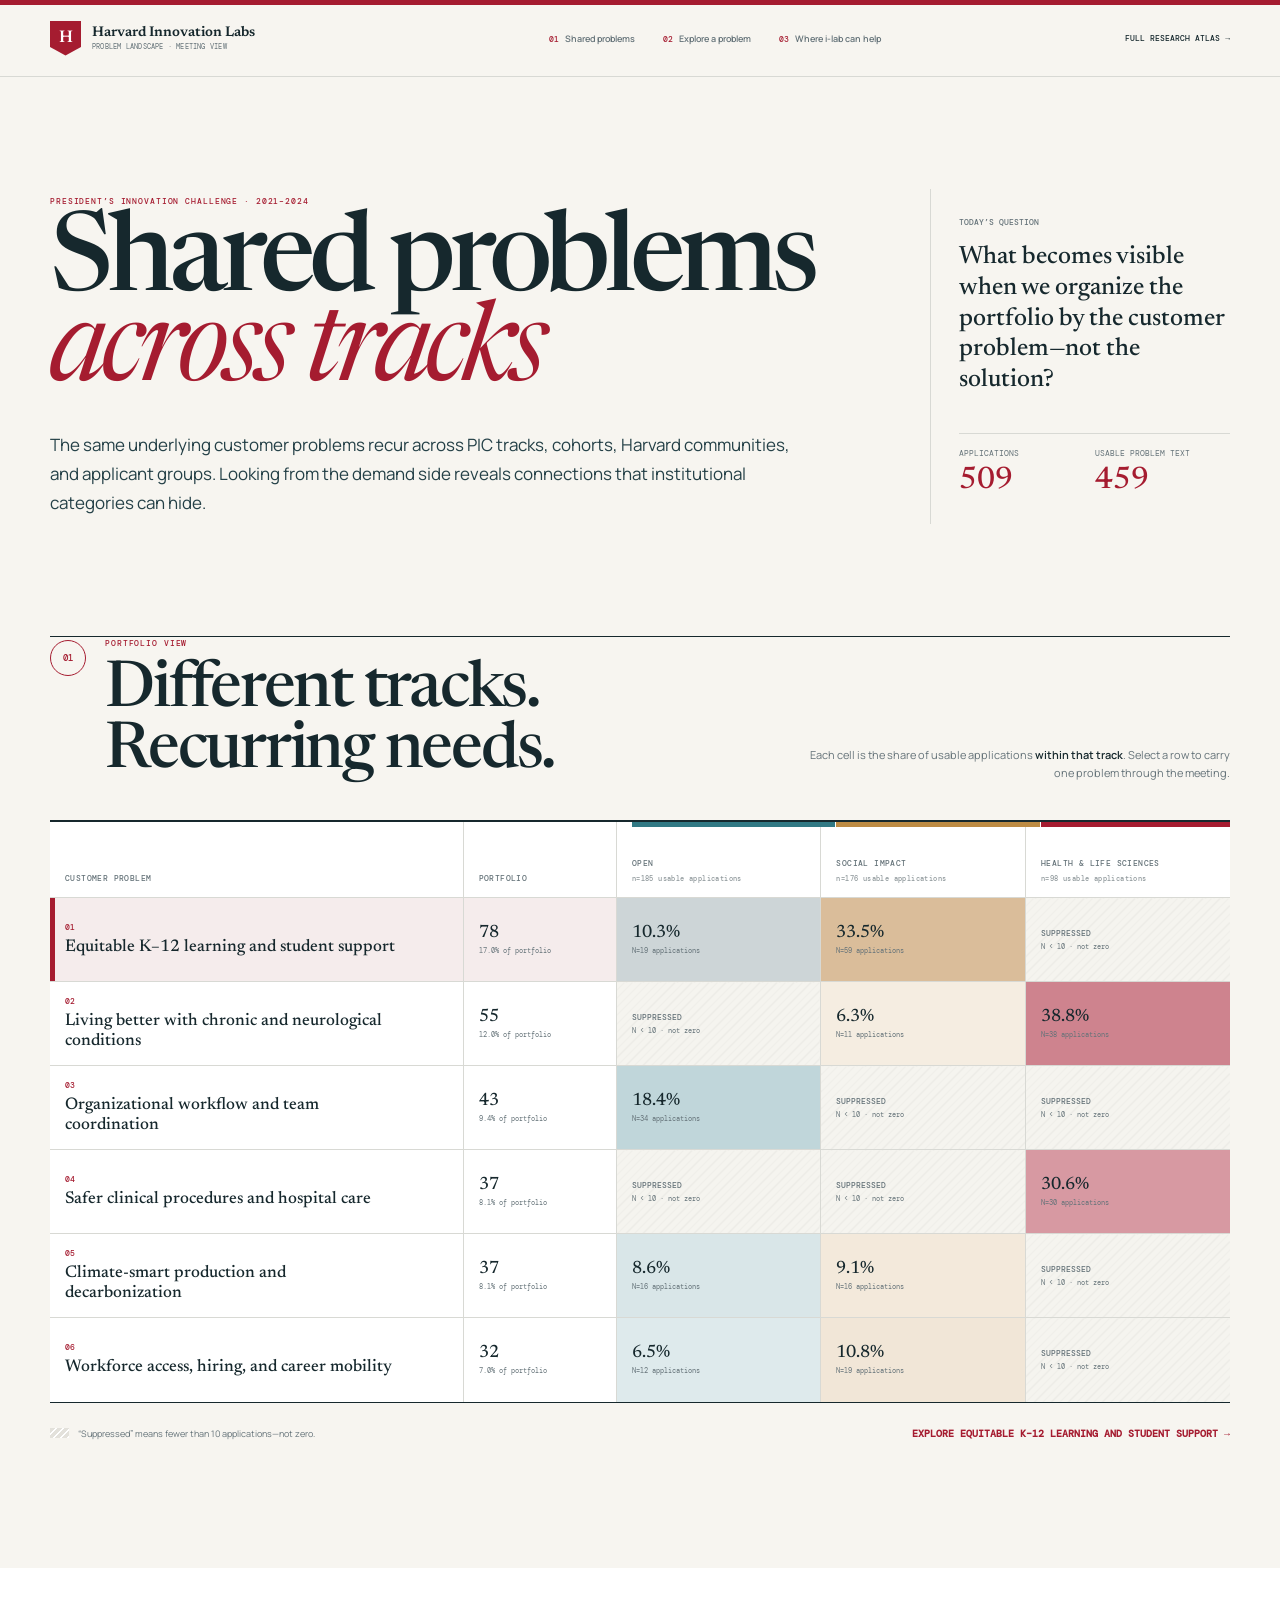
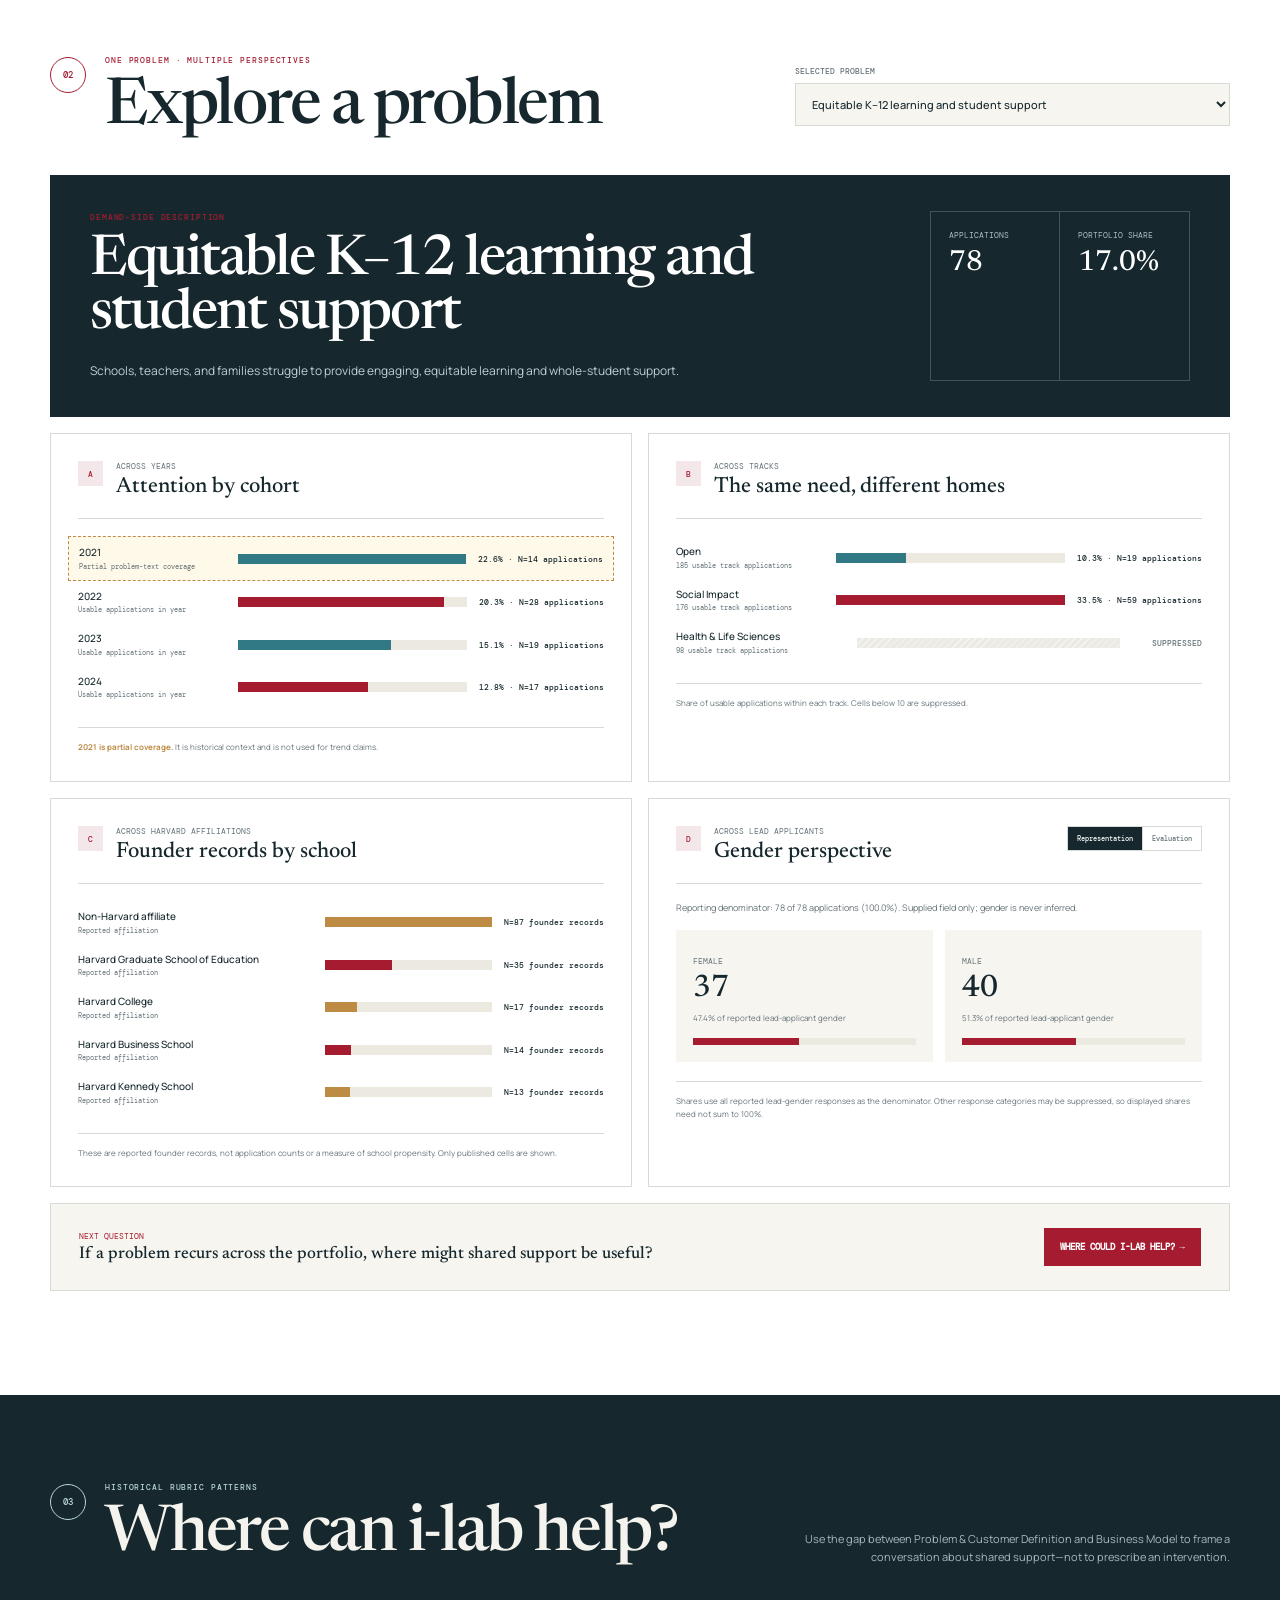
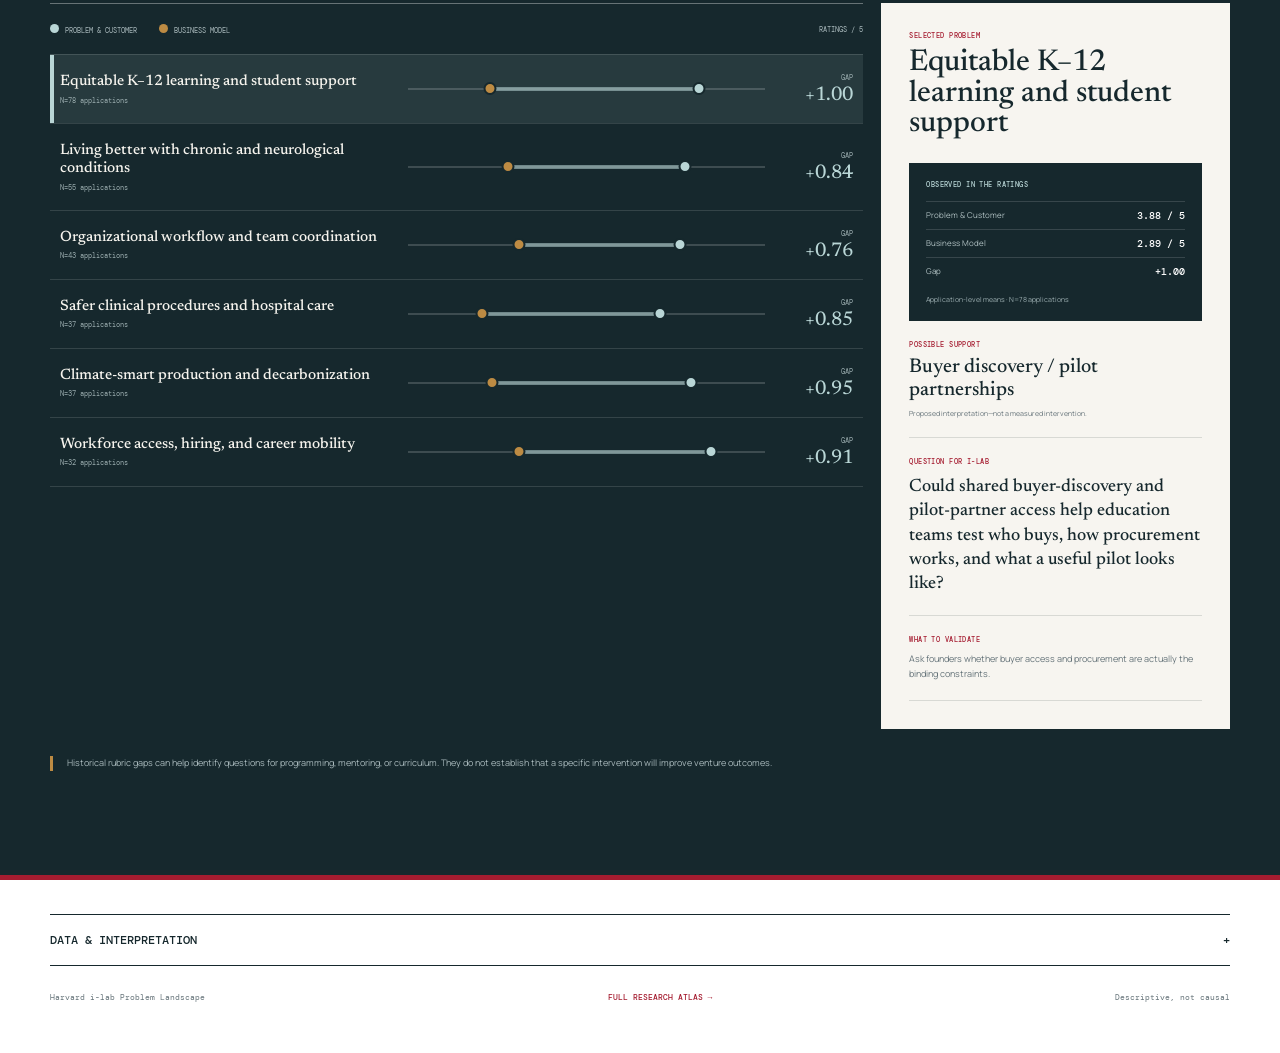
==== commit b3f41441: "Add guided i-lab meeting experience" ====
--- a/vercel-site/index.html
+++ b/vercel-site/index.html
@@ -3,8 +3,8 @@
   <head>
     <meta charset="utf-8" />
     <meta name="viewport" content="width=device-width, initial-scale=1" />
-    <meta name="description" content="A demand-side research atlas of the customer problems Harvard entrepreneurs chose to solve from 2021 to 2024." />
-    <title>Harvard i-lab Problem Landscape</title>
+    <meta name="description" content="A guided view of the customer problems Harvard i-lab applicants share across tracks, cohorts, schools, and applicant groups." />
+    <title>Shared Problems · Harvard i-lab</title>
     <link rel="preconnect" href="https://fonts.googleapis.com" />
     <link rel="preconnect" href="https://fonts.gstatic.com" crossorigin />
     <link href="https://fonts.googleapis.com/css2?family=DM+Mono:wght@400;500&amp;family=Manrope:wght@400;500;600;700&amp;family=Newsreader:opsz,wght@6..72,400;6..72,500;6..72,600&amp;display=swap" rel="stylesheet" />
@@ -12,206 +12,179 @@
   </head>
   <body>
     <div class="top-rule"></div>
-    <header class="site-header shell">
-      <a class="wordmark" href="#overview" aria-label="Harvard i-lab problem landscape home">
-        <span class="shield">H</span>
-        <span><b>Harvard Innovation Labs</b><small>Problem Landscape · Research Atlas</small></span>
-      </a>
-      <nav aria-label="Dashboard sections">
-        <a href="#landscape">Landscape</a>
-        <a href="#support">Founder support</a>
-        <a href="#profile">Problem profile</a>
-        <a href="#tracks">Tracks</a>
-        <a href="#founders">Founders</a>
-        <a href="#judges">Judges</a>
-        <a href="#method">Method</a>
-      </nav>
+    <header class="site-header">
+      <div class="shell header-inner">
+        <a class="wordmark" href="#shared" aria-label="Harvard i-lab shared problems home">
+          <span class="shield" aria-hidden="true">H</span>
+          <span><b>Harvard Innovation Labs</b><small>Problem Landscape · Meeting View</small></span>
+        </a>
+        <nav aria-label="Meeting narrative">
+          <a href="#shared"><span>01</span> Shared problems</a>
+          <a href="#explore"><span>02</span> Explore a problem</a>
+          <a href="#support"><span>03</span> Where i-lab can help</a>
+        </nav>
+        <a class="atlas-link" href="/atlas">Full research atlas <span aria-hidden="true">→</span></a>
+      </div>
     </header>
 
     <main>
-      <section class="hero shell" id="overview">
-        <div class="hero-copy">
-          <p class="kicker">President’s Innovation Challenge · 2021–2024</p>
-          <h1>The problem<br /><em>comes first.</em></h1>
-          <p class="lede">A demand-side atlas of the customer needs, frictions, and contexts Harvard entrepreneurs choose to address—before technology, product, or judging outcomes enter the picture.</p>
-        </div>
-        <aside class="evidence-index" aria-label="Dataset summary">
-          <p class="index-title">Evidence index</p>
-          <dl>
-            <div><dt>Judge-level rows</dt><dd id="hero-judge-rows">—</dd></div>
-            <div><dt>Applications</dt><dd id="hero-applications">—</dd></div>
-            <div><dt>Usable problem texts</dt><dd id="hero-eligible">—</dd></div>
-            <div><dt>Competition years</dt><dd>4</dd></div>
-          </dl>
-          <p class="privacy-stamp"><span>Disclosure controlled</span> Aggregate cells below 10 observations are suppressed.</p>
-        </aside>
-      </section>
+      <section class="view shared-view" id="shared" aria-labelledby="shared-title">
+        <div class="shell">
+          <div class="meeting-intro">
+            <div class="intro-copy">
+              <p class="eyebrow">President’s Innovation Challenge · 2021–2024</p>
+              <h1 id="shared-title">Shared problems<br /><em>across tracks</em></h1>
+              <p class="thesis">The same underlying customer problems recur across PIC tracks, cohorts, Harvard communities, and applicant groups. Looking from the demand side reveals connections that institutional categories can hide.</p>
+            </div>
+            <aside class="meeting-key" aria-label="Meeting frame">
+              <p>Today’s question</p>
+              <blockquote>What becomes visible when we organize the portfolio by the customer problem—not the solution?</blockquote>
+              <dl>
+                <div><dt>Applications</dt><dd id="meta-applications">—</dd></div>
+                <div><dt>Usable problem text</dt><dd id="meta-eligible">—</dd></div>
+              </dl>
+            </aside>
+          </div>
 
-      <section class="enablement shell" aria-labelledby="enablement-title">
-        <div class="section-heading compact">
-          <p class="kicker">What this enables the i-lab to do</p>
-          <h2 id="enablement-title">From portfolio evidence to better questions.</h2>
-        </div>
-        <div class="enablement-grid">
-          <article><span>01</span><h3>Map entrepreneurial attention</h3><p>See which customer problems Harvard founders are choosing to solve and how that mix changes.</p></article>
-          <article><span>02</span><h3>Target founder support</h3><p>Identify problem areas where applications score strongly on the problem or impact but lag on business model or prototype.</p></article>
-          <article><span>03</span><h3>Understand evaluation disagreement</h3><p>See which problem spaces generate the strongest consensus or disagreement among judges.</p></article>
+          <div class="section-heading">
+            <div><span class="step">01</span><p class="eyebrow">Portfolio view</p><h2>Different tracks. Recurring needs.</h2></div>
+            <p>Each cell is the share of usable applications <em>within that track</em>. Select a row to carry one problem through the meeting.</p>
+          </div>
+
+          <div class="shared-matrix-wrap">
+            <table class="shared-matrix" aria-describedby="shared-note">
+              <thead>
+                <tr>
+                  <th>Customer problem</th>
+                  <th>Portfolio</th>
+                  <th class="track-head open"><span>Open</span><small id="open-denominator">—</small></th>
+                  <th class="track-head social"><span>Social Impact</span><small id="social-denominator">—</small></th>
+                  <th class="track-head health"><span>Health &amp; Life Sciences</span><small id="health-denominator">—</small></th>
+                </tr>
+              </thead>
+              <tbody id="shared-problem-rows"></tbody>
+            </table>
+          </div>
+          <div class="matrix-footer" id="shared-note">
+            <p><span class="suppression-key"></span> “Suppressed” means fewer than 10 applications—not zero.</p>
+            <button class="text-action" id="explore-selected" type="button">Explore this problem <span aria-hidden="true">→</span></button>
+          </div>
         </div>
       </section>
 
-      <section class="atlas-band" aria-label="Problem prevalence ribbon">
+      <section class="view explore-view" id="explore" aria-labelledby="explore-heading">
         <div class="shell">
-          <div class="band-head">
-            <div><span class="kicker light">Attention ribbon</span><strong id="ribbon-title">Primary portfolio share</strong></div>
-            <p id="ribbon-note">Width shows the share of applications primarily assigned to each displayed problem area.</p>
+          <div class="section-heading explore-heading">
+            <div><span class="step">02</span><p class="eyebrow">One problem · multiple perspectives</p><h2 id="explore-heading">Explore a problem</h2></div>
+            <label class="problem-picker">Selected problem<select id="problem-select" aria-label="Select a shared problem"></select></label>
           </div>
-          <div id="concept-ribbon" class="concept-ribbon"></div>
-          <div id="ribbon-legend" class="ribbon-legend"></div>
+
+          <article class="problem-intro">
+            <div><p class="eyebrow">Demand-side description</p><h3 id="problem-title">—</h3><p id="problem-description">—</p></div>
+            <dl>
+              <div><dt>Applications</dt><dd id="problem-n">—</dd></div>
+              <div><dt>Portfolio share</dt><dd id="problem-share">—</dd></div>
+            </dl>
+          </article>
+
+          <div class="lens-grid">
+            <article class="lens-card" aria-labelledby="years-title">
+              <header><span>A</span><div><p>Across years</p><h3 id="years-title">Attention by cohort</h3></div></header>
+              <div id="year-lens" class="bar-list"></div>
+              <p class="lens-note"><b>2021 is partial coverage.</b> It is historical context and is not used for trend claims.</p>
+            </article>
+
+            <article class="lens-card" aria-labelledby="tracks-title">
+              <header><span>B</span><div><p>Across tracks</p><h3 id="tracks-title">The same need, different homes</h3></div></header>
+              <div id="track-lens" class="bar-list"></div>
+              <p class="lens-note">Share of usable applications within each track. Cells below 10 are suppressed.</p>
+            </article>
+
+            <article class="lens-card" aria-labelledby="schools-title">
+              <header><span>C</span><div><p>Across Harvard affiliations</p><h3 id="schools-title">Founder records by school</h3></div></header>
+              <div id="school-lens" class="bar-list schools"></div>
+              <p class="lens-note">These are reported founder records, not application counts or a measure of school propensity. Only published cells are shown.</p>
+            </article>
+
+            <article class="lens-card gender-card" aria-labelledby="gender-title">
+              <header>
+                <span>D</span>
+                <div><p>Across lead applicants</p><h3 id="gender-title">Gender perspective</h3></div>
+                <div class="mini-toggle" role="group" aria-label="Gender view">
+                  <button type="button" class="active" data-gender-mode="representation">Representation</button>
+                  <button type="button" data-gender-mode="evaluation">Evaluation</button>
+                </div>
+              </header>
+              <div id="gender-lens"></div>
+            </article>
+          </div>
+
+          <div class="next-question">
+            <p><span>Next question</span> If a problem recurs across the portfolio, where might shared support be useful?</p>
+            <button class="primary-action" id="support-selected" type="button">Where could i-lab help? <span aria-hidden="true">→</span></button>
+          </div>
         </div>
       </section>
 
-      <section class="control-dock" aria-label="Global dashboard controls">
-        <div class="shell controls-grid">
-          <fieldset>
-            <legend>Concept granularity</legend>
-            <div class="segmented" id="model-control">
-              <button type="button" data-model="16" class="active">16 · Leadership</button>
-              <button type="button" data-model="32">32 · Detailed</button>
+      <section class="view support-view" id="support" aria-labelledby="support-heading">
+        <div class="shell">
+          <div class="section-heading light-heading">
+            <div><span class="step">03</span><p class="eyebrow">Historical rubric patterns</p><h2 id="support-heading">Where can i-lab help?</h2></div>
+            <p>Use the gap between Problem &amp; Customer Definition and Business Model to frame a conversation about shared support—not to prescribe an intervention.</p>
+          </div>
+
+          <div class="support-layout">
+            <div class="support-comparison">
+              <div class="score-legend"><span><i class="problem-dot"></i>Problem &amp; Customer</span><span><i class="business-dot"></i>Business Model</span><span>Ratings / 5</span></div>
+              <div id="support-rows"></div>
             </div>
-          </fieldset>
-          <fieldset>
-            <legend>Membership view</legend>
-            <div class="segmented" id="membership-control">
-              <button type="button" data-membership="primary" class="active">Primary areas</button>
-              <button type="button" data-membership="active">Overlapping concepts</button>
-            </div>
-          </fieldset>
-          <label>Competition track<select id="scope-control"><option>All tracks</option><option>Open</option><option>Social Impact</option><option>Health &amp; Life Sciences</option></select></label>
-          <label>Year<select id="year-control"><option>All years</option><option value="2021">2021 · Partial coverage</option><option>2022</option><option>2023</option><option>2024</option></select></label>
-          <div class="control-readout"><span id="control-visible">—</span><small>displayed problem areas</small></div>
-        </div>
-      </section>
-      <div class="coverage-banner"><div class="shell"><strong>2021 is historical context.</strong> Structured problem text is usable for 62 of 112 applications, so growth and emerging-problem headlines default to 2022–2024.</div></div>
-
-      <section class="signals shell" aria-labelledby="signals-title">
-        <div class="section-heading compact">
-          <p class="kicker">Leadership signals</p>
-          <h2 id="signals-title">Evidence framed for i-lab decisions.</h2>
-        </div>
-        <div class="finding-grid" id="finding-grid"></div>
-      </section>
-
-      <section class="actionable shell" aria-labelledby="actionable-title">
-        <div class="section-heading split">
-          <div><p class="kicker">Actionable signals</p><h2 id="actionable-title">Three questions for follow-up.</h2></div>
-          <p>All entries use the M=16 primary taxonomy, equal application weighting, and N ≥ 10. They are descriptive prompts, not causal or market claims.</p>
-        </div>
-        <div class="action-grid">
-          <article class="signal-panel"><span>A · Evaluation and attention</span><h3>Stronger evaluation, lower historical attention</h3><div id="action-evaluation"></div></article>
-          <article class="signal-panel"><span>B · Founder support gaps</span><h3>Where rubric strengths diverge</h3><div id="action-support"></div></article>
-          <article class="signal-panel"><span>C · Judge disagreement</span><h3>Where perspectives diverge</h3><div id="action-disagreement"></div></article>
-        </div>
-      </section>
-
-      <section class="dark-section" id="landscape" aria-labelledby="landscape-title">
-        <div class="shell">
-          <div class="section-heading split light-heading">
-            <div><p class="kicker light">01 · Problem landscape</p><h2 id="landscape-title">Attention × evaluation</h2></div>
-            <p id="landscape-description">Bubble size shows application count. Position compares year×track-adjusted Recommendation with 2022–2024 change in entrepreneurial attention.</p>
+            <aside class="support-detail" aria-live="polite">
+              <p class="detail-label">Selected problem</p>
+              <h3 id="support-problem-title">—</h3>
+              <div class="observed-box">
+                <p>Observed in the ratings</p>
+                <dl>
+                  <div><dt>Problem &amp; Customer</dt><dd id="support-problem-score">—</dd></div>
+                  <div><dt>Business Model</dt><dd id="support-business-score">—</dd></div>
+                  <div><dt>Gap</dt><dd id="support-gap">—</dd></div>
+                </dl>
+                <small id="support-n">—</small>
+              </div>
+              <div class="hypothesis-block"><p>Possible support</p><h4 id="support-theme">—</h4><small>Proposed interpretation—not a measured intervention.</small></div>
+              <div class="hypothesis-block question"><p>Question for i-lab</p><blockquote id="support-question">—</blockquote></div>
+              <div class="hypothesis-block"><p>What to validate</p><div id="support-validation">—</div></div>
+            </aside>
           </div>
-          <div class="chart-frame">
-            <div class="chart-meta"><span><i class="legend-dot"></i> Click a problem area to update its profile</span><span id="chart-scope-label">—</span></div>
-            <div id="landscape-chart" class="svg-chart" role="img" aria-label="Problem landscape chart"></div>
-          </div>
-          <div class="table-head"><h3>Problem-area evidence</h3><p>Each application has equal weight. Raw scores remain visible; adjusted scores center applications within their year and track.</p></div>
-          <div class="table-wrap"><table id="landscape-table"><thead><tr><th>Problem area</th><th>N applications</th><th>Share</th><th>Raw Recommendation / 5</th><th>Year×track adjusted</th><th>Judge ratings</th><th id="table-change-heading">2022–2024 trend / year</th></tr></thead><tbody></tbody></table></div>
-        </div>
-      </section>
-
-      <section class="support-section shell" id="support" aria-labelledby="support-title">
-        <div class="section-heading split">
-          <div><p class="kicker">02 · Portfolio support diagnostic</p><h2 id="support-title">Where can i-lab help?</h2></div>
-          <p>Compare historical rubric profiles across every publishable M=16 primary problem area. Larger gaps flag questions for programming, mentoring, or curriculum—not evidence that a particular intervention will work.</p>
-        </div>
-        <div class="support-key"><span><i class="score-problem"></i>Problem &amp; customer</span><span><i class="score-solution"></i>Solution / prototype</span><span><i class="score-business"></i>Business model</span><span><i class="score-impact"></i>Impact</span></div>
-        <div id="support-portfolio" class="support-portfolio"></div>
-        <p class="support-caution">These patterns describe historical judging profiles and can help identify questions for programming, mentoring, or curriculum. They do not establish that a specific intervention will improve venture outcomes.</p>
-      </section>
-
-      <section class="profile-section shell" id="profile" aria-labelledby="profile-heading">
-        <div class="section-heading split">
-          <div><p class="kicker">03 · Explore a problem</p><h2 id="profile-heading">Problem profile</h2></div>
-          <label class="concept-picker">Select a concept<select id="concept-control"></select></label>
-        </div>
-        <article class="profile-hero">
-          <div class="profile-copy"><span id="profile-code" class="concept-code">—</span><h3 id="profile-title">—</h3><p id="profile-description">—</p><p id="profile-quality-note" class="quality-caveat">—</p><div id="profile-badges" class="badge-row"></div></div>
-          <dl class="profile-metrics" id="profile-metrics"></dl>
-        </article>
-        <div class="profile-grid">
-          <article class="panel score-panel"><div class="panel-head"><div><span>Judging dimensions</span><h3>Where might i-lab help?</h3></div><span id="support-pattern" class="status-pill">—</span></div><div id="score-bars" class="score-bars"></div><p id="support-note" class="panel-note">—</p></article>
-          <article class="panel"><div class="panel-head"><div><span>2022–2024 default</span><h3>Attention over time</h3></div><strong id="trend-value">—</strong></div><div id="trend-chart" class="mini-chart"></div><p id="trend-note" class="panel-note">Exact yearly cells below 10 applications are hidden. 2021 is shown as partial-coverage context and excluded from the primary trend.</p></article>
-          <article class="panel span-two"><div class="panel-head"><div><span>Portfolio composition</span><h3>Who and where</h3></div><span>Displayed cells N ≥ 10</span></div><div id="composition-grid" class="composition-grid"></div></article>
-          <article class="panel"><div class="panel-head"><div><span>Concept structure</span><h3>Related problems</h3></div><span>Active-feature overlap</span></div><div id="related-list" class="related-list"></div></article>
-          <article class="panel"><div class="panel-head"><div><span>Judge perspective</span><h3>Ratings by judge type</h3></div><span>Not causal</span></div><div id="judge-type-list" class="judge-type-list"></div></article>
-        </div>
-      </section>
-
-      <section class="track-section" id="tracks" aria-labelledby="tracks-heading">
-        <div class="shell">
-          <div class="section-heading split"><div><p class="kicker">04 · Track comparison</p><h2 id="tracks-heading">Three programs, three portfolios</h2></div><p>Track signatures compare each problem area’s share within a track with its overall portfolio share. They indicate relative concentration, not venture quality.</p></div>
-          <div id="track-cards" class="track-cards"></div>
-          <div class="table-head"><h3>Problem share by track</h3><p>Blank or marked cells are suppressed because fewer than 10 applications contribute.</p></div>
-          <div class="table-wrap"><table id="track-table"><thead><tr><th>Problem area</th><th>Open</th><th>Social Impact</th><th>Health &amp; Life Sciences</th></tr></thead><tbody></tbody></table></div>
-        </div>
-      </section>
-
-      <section class="founder-section shell" id="founders" aria-labelledby="founders-heading">
-        <div class="section-heading split"><div><p class="kicker">05 · Founder landscape</p><h2 id="founders-heading">Representation by problem</h2></div><p>Only supplied demographic fields are used. Gender is never inferred from names. Demographic cells below 10 are suppressed.</p></div>
-        <div class="founder-grid">
-          <article class="panel span-two"><div class="panel-head"><div><span>Priority view</span><h3>Gender × problem area</h3></div><div class="mini-toggle segmented" id="gender-view-control"><button type="button" data-gender-view="lead" class="active">Lead applicant</button><button type="button" data-gender-view="team">Team-reported</button></div></div><p id="gender-coverage-note" class="coverage-note"></p><div id="gender-matrix" class="matrix-list"></div></article>
-          <article class="panel span-two"><div class="panel-head"><div><span>Priority view</span><h3>Harvard school × problem area</h3></div><div class="mini-toggle segmented" id="school-view-control"><button type="button" data-school-view="index" class="active">Representation index</button><button type="button" data-school-view="counts">Raw counts</button></div></div><p class="coverage-note">Index = share of reported founders in a problem area ÷ school’s share of all reported founders. 1.0 is proportional to the portfolio baseline.</p><div id="school-matrix" class="heatmap-wrap"></div></article>
-          <article class="panel"><div class="panel-head"><div><span>Geography</span><h3>Visible country cells</h3></div></div><div id="country-summary" class="rank-list"></div></article>
-          <article class="panel"><div class="panel-head"><div><span>Industry</span><h3>Visible industry cells</h3></div></div><div id="industry-summary" class="rank-list"></div></article>
-        </div>
-      </section>
-
-      <section class="judge-section" id="judges" aria-labelledby="judges-heading">
-        <div class="shell">
-          <div class="section-heading split light-heading"><div><p class="kicker light">06 · Judge evaluation</p><h2 id="judges-heading">Consensus, disagreement, and perspective</h2></div><p>Each application contributes its own mean and within-application SD. Applications with more judges do not receive greater portfolio weight.</p></div>
-          <div class="judge-grid">
-            <article class="chart-frame"><div class="chart-meta"><span>Recommendation × within-application disagreement</span><span id="judge-scope-label">—</span></div><div id="disagreement-chart" class="svg-chart small" role="img" aria-label="Judge disagreement chart"></div></article>
-            <article class="polarizing-list"><div class="panel-head inverse"><div><span>Highest disagreement</span><h3>Most polarizing problem areas</h3></div></div><div id="polarizing-list"></div></article>
-          </div>
-          <div class="table-head inverse"><h3>Judge-type detail for selected concept</h3><p>Centered ratings adjust descriptively for year and track averages; they are not causal estimates.</p></div>
-          <div class="table-wrap dark-table"><table id="judge-table"><thead><tr><th>Judge type</th><th>Mean</th><th>SD</th><th>Median</th><th>Ratings</th><th>Applications</th><th>Year/track-centered</th></tr></thead><tbody></tbody></table></div>
-        </div>
-      </section>
-
-      <section class="method-section" id="method" aria-labelledby="method-heading">
-        <div class="shell">
-          <div class="section-heading split"><div><p class="kicker">07 · Data & methodology</p><h2 id="method-heading">From judge rows to a problem atlas</h2></div><p>The concept taxonomy is learned from demand-side application text alone. Judging outcomes are attached only after representation learning.</p></div>
-          <ol class="pipeline-steps">
-            <li><span>1</span><div><h3>Audit and reconcile</h3><p>Identify application and judge keys, exclude conflicts of interest, reconcile duplicate judge identities, and validate track-specific forms.</p></div></li>
-            <li><span>2</span><div><h3>Aggregate to applications</h3><p>Calculate application-level Recommendation and dimension means, medians, SDs, and judge counts before any portfolio analysis.</p></div></li>
-            <li><span>3</span><div><h3>Construct problem text</h3><p>Use customer, stakeholder, context, and unmet-need fields. Do not backfill missing records with solution or pitch text.</p></div></li>
-            <li><span>4</span><div><h3>Learn overlapping concepts</h3><p>Embed locally and train the pinned HypotheSAEs implementation at M=16 and M=32, K=4, independently of outcomes.</p></div></li>
-            <li><span>5</span><div><h3>Validate and overlay</h3><p>Review every concept, compare three seeds, then attach trends, judges, founders, schools, geography, and industry.</p></div></li>
-          </ol>
-          <div id="model-cards" class="model-cards"></div>
-          <div class="table-head"><h3>Data coverage</h3><p>Usable problem text reflects structured demand-side fields, not generic venture descriptions.</p></div>
-          <div class="table-wrap"><table id="coverage-table"><thead><tr><th>Year</th><th>Track</th><th>Applications</th><th>Judge rows</th><th>Usable problem text</th><th>Missing</th></tr></thead><tbody></tbody></table></div>
-          <div class="method-notes">
-            <div><span>Customer problem fields</span><p><b>HLS:</b> <code>problem HLS</code> + <code>stakeholders</code><br /><b>Open / Social Impact:</b> <code>Problem</code> + <code>Customer</code></p></div>
-            <div><span>Interpretation</span><p>SAE features overlap. “Primary area” is the highest relevant activation and exists only for views needing one area per application.</p></div>
-            <div><span>Privacy boundary</span><p>Representative application excerpts, venture identities, row-level founder data, embeddings, activations, and checkpoints remain in the protected local research environment.</p></div>
-          </div>
-          <p class="audit-foot" id="audit-foot"></p>
+          <p class="support-caution">Historical rubric gaps can help identify questions for programming, mentoring, or curriculum. They do not establish that a specific intervention will improve venture outcomes.</p>
         </div>
       </section>
     </main>
 
-    <footer class="shell"><span>Harvard i-lab Problem Landscape</span><span>Aggregate research prototype · Descriptive, not causal</span></footer>
-    <div id="tooltip" class="tooltip" hidden></div>
+    <footer>
+      <div class="shell">
+        <details class="data-details">
+          <summary>Data &amp; interpretation <span aria-hidden="true">+</span></summary>
+          <div class="details-grid">
+            <ul>
+              <li>509 total applications; 459 have usable structured problem text.</li>
+              <li>The application/application-year observation is the analytical unit.</li>
+              <li>Primary assignment is used here for legibility; concepts can overlap in the underlying SAE representation.</li>
+              <li>2021 has partial structured problem-text coverage; later years have complete or near-complete coverage.</li>
+              <li>Cells below 10 observations are suppressed.</li>
+            </ul>
+            <ul>
+              <li>School displays count founder records rather than applications.</li>
+              <li>Lead-applicant gender is supplied and never inferred.</li>
+              <li>Judging scores are not funding or venture outcomes.</li>
+              <li>Support questions are hypotheses, not measured intervention effects.</li>
+              <li>Problem concepts are learned from demand-side text before evaluation outcomes are attached.</li>
+            </ul>
+          </div>
+        </details>
+        <div class="footer-line"><span>Harvard i-lab Problem Landscape</span><a href="/atlas">Full research atlas →</a><span>Descriptive, not causal</span></div>
+      </div>
+    </footer>
+
     <script src="app.js" defer></script>
   </body>
 </html>
--- a/vercel-site/styles.css
+++ b/vercel-site/styles.css
@@ -1,370 +1,267 @@
 :root {
   --crimson: #a51c30;
-  --crimson-2: #cf3f52;
-  --ink: #19242a;
-  --navy: #102a33;
-  --navy-2: #091e25;
-  --slate: #366a78;
-  --teal: #7fc2b8;
-  --gold: #c59639;
-  --paper: #f8f7f3;
-  --paper-2: #eeece5;
-  --white: #fffefb;
-  --muted: #68767c;
-  --line: #d7d5cd;
+  --crimson-dark: #741323;
+  --ink: #16282d;
+  --ink-2: #244047;
+  --teal: #317984;
+  --teal-light: #b9d6d6;
+  --gold: #bd8b43;
+  --paper: #f7f5f0;
+  --paper-2: #ece9e1;
+  --white: #fff;
+  --muted: #657379;
+  --line: #d8d9d4;
   --serif: "Newsreader", Georgia, serif;
   --sans: "Manrope", Arial, sans-serif;
   --mono: "DM Mono", monospace;
 }
 
 * { box-sizing: border-box; }
-html { scroll-behavior: smooth; scroll-padding-top: 150px; }
-body { margin: 0; color: var(--ink); background: var(--paper); font-family: var(--sans); -webkit-font-smoothing: antialiased; }
+html { scroll-behavior: smooth; scroll-padding-top: 84px; }
+body { margin: 0; color: var(--ink); background: var(--paper); font-family: var(--sans); }
 button, select { font: inherit; }
-button, a, select { -webkit-tap-highlight-color: transparent; }
-button:focus-visible, a:focus-visible, select:focus-visible { outline: 3px solid var(--gold); outline-offset: 3px; }
-.shell { width: min(1240px, calc(100% - 48px)); margin-inline: auto; }
-.top-rule { height: 7px; background: var(--crimson); }
-.site-header { min-height: 86px; display: flex; align-items: center; justify-content: space-between; border-bottom: 1px solid var(--line); }
-.wordmark { display: flex; gap: 13px; align-items: center; color: inherit; text-decoration: none; }
-.shield { width: 36px; height: 42px; display: grid; place-items: center; color: white; background: var(--crimson); clip-path: polygon(0 0,100% 0,93% 74%,50% 100%,7% 74%); font: 500 23px var(--serif); }
+button, a { -webkit-tap-highlight-color: transparent; }
+a { color: inherit; }
+button:focus-visible, a:focus-visible, select:focus-visible, summary:focus-visible, tr:focus-visible { outline: 3px solid var(--teal); outline-offset: 3px; }
+.shell { width: min(calc(100% - 56px), 1180px); margin-inline: auto; }
+.top-rule { position: fixed; z-index: 50; inset: 0 0 auto; height: 5px; background: var(--crimson); }
+
+.site-header { position: sticky; z-index: 40; top: 0; border-bottom: 1px solid var(--line); background: rgba(247,245,240,.96); backdrop-filter: blur(12px); }
+.header-inner { min-height: 76px; display: grid; grid-template-columns: 255px 1fr auto; gap: 24px; align-items: center; }
+.wordmark { display: flex; gap: 11px; align-items: center; text-decoration: none; }
+.shield { width: 31px; height: 35px; display: grid; place-items: center; color: #fff; background: var(--crimson); font: 600 17px var(--serif); clip-path: polygon(0 0,100% 0,100% 76%,50% 100%,0 76%); }
 .wordmark b, .wordmark small { display: block; }
-.wordmark b { font: 500 18px var(--serif); }
-.wordmark small { margin-top: 2px; color: var(--muted); font: 9px/1.4 var(--mono); letter-spacing: .08em; text-transform: uppercase; }
-nav { display: flex; gap: 22px; }
-nav a { color: var(--ink); font-size: 11px; font-weight: 700; text-decoration: none; }
+.wordmark b { font: 600 14px var(--serif); }
+.wordmark small { margin-top: 2px; color: var(--muted); font: 7px var(--mono); letter-spacing: .03em; text-transform: uppercase; }
+nav { display: flex; justify-content: center; gap: 8px; }
+nav a { padding: 9px 10px; color: var(--muted); font-size: 9px; font-weight: 600; text-decoration: none; white-space: nowrap; }
 nav a:hover { color: var(--crimson); }
-
-.hero { min-height: 570px; display: grid; grid-template-columns: 1.45fr .55fr; gap: 100px; align-items: center; padding-block: 74px 82px; }
-.kicker { margin: 0 0 15px; color: var(--crimson); font: 500 10px/1.5 var(--mono); letter-spacing: .13em; text-transform: uppercase; }
-.kicker.light { color: var(--teal); }
-h1, h2, h3, p { margin-top: 0; }
-h1 { margin-bottom: 28px; font: 400 clamp(64px, 8vw, 108px)/.84 var(--serif); letter-spacing: -.045em; }
+nav a span { margin-right: 4px; color: var(--crimson); font: 500 8px var(--mono); }
+.atlas-link { font: 500 8px var(--mono); text-decoration: none; text-transform: uppercase; white-space: nowrap; }
+.atlas-link:hover { color: var(--crimson); }
+
+.view { position: relative; padding-block: 86px 104px; }
+.shared-view { padding-top: 0; }
+.meeting-intro { min-height: 560px; display: grid; grid-template-columns: 1.45fr .55fr; gap: 90px; align-items: center; border-bottom: 1px solid var(--ink); }
+.eyebrow { margin: 0 0 12px; color: var(--crimson); font: 500 8px/1.5 var(--mono); letter-spacing: .11em; text-transform: uppercase; }
+h1, h2, h3, h4, p { overflow-wrap: anywhere; }
+h1 { max-width: 800px; margin: 0; font: 500 clamp(64px,8.6vw,112px)/.82 var(--serif); letter-spacing: -.055em; }
 h1 em { color: var(--crimson); font-weight: 400; }
-.lede { max-width: 720px; margin-bottom: 0; color: #4f5c62; font-size: 17px; line-height: 1.75; }
-.evidence-index { align-self: stretch; padding: 28px; color: #f4f3ed; background: var(--navy); display: flex; flex-direction: column; justify-content: center; box-shadow: 14px 14px 0 #dad6cb; }
-.index-title { padding-bottom: 14px; border-bottom: 1px solid rgba(255,255,255,.16); font: 500 10px var(--mono); letter-spacing: .12em; text-transform: uppercase; }
-.evidence-index dl { margin: 0; }
-.evidence-index dl div { display: flex; align-items: baseline; justify-content: space-between; padding: 14px 0; border-bottom: 1px solid rgba(255,255,255,.1); }
-.evidence-index dt { color: #a9b8bb; font-size: 11px; }
-.evidence-index dd { margin: 0; font: 400 28px var(--serif); }
-.privacy-stamp { margin: 20px 0 0; color: #a9b8bb; font-size: 10px; line-height: 1.6; }
-.privacy-stamp span { display: inline-block; margin-right: 5px; padding: 4px 6px; color: var(--navy); background: var(--teal); font: 500 8px var(--mono); text-transform: uppercase; }
-
-.enablement { padding-block: 76px 82px; }
-.enablement-grid { display: grid; grid-template-columns: repeat(3, 1fr); border-top: 1px solid var(--ink); }
-.enablement-grid article { min-height: 210px; padding: 24px 30px 20px 0; border-right: 1px solid var(--line); }
-.enablement-grid article + article { padding-left: 30px; }
-.enablement-grid article:last-child { border-right: 0; }
-.enablement-grid span { color: var(--crimson); font: 500 9px var(--mono); }
-.enablement-grid h3 { margin: 44px 0 10px; font: 500 24px/1.1 var(--serif); }
-.enablement-grid p { margin: 0; color: var(--muted); font-size: 11px; line-height: 1.7; }
-
-.atlas-band { padding: 30px 0 34px; color: white; background: var(--navy); border-bottom: 1px solid rgba(255,255,255,.1); }
-.band-head { display: flex; justify-content: space-between; gap: 40px; align-items: end; margin-bottom: 17px; }
-.band-head .kicker { display: block; margin-bottom: 5px; }
-.band-head strong { font: 500 17px var(--serif); }
-.band-head p { max-width: 540px; margin: 0; color: #aebcbf; font-size: 10px; line-height: 1.6; text-align: right; }
-.concept-ribbon { display: flex; min-height: 64px; overflow: hidden; background: var(--navy-2); }
-.ribbon-segment { position: relative; min-width: 4px; border-right: 1px solid rgba(255,255,255,.22); cursor: pointer; transition: filter .16s, min-width .16s; }
-.ribbon-segment:hover, .ribbon-segment.active { filter: brightness(1.25); }
-.ribbon-segment span { position: absolute; left: 7px; bottom: 6px; color: rgba(255,255,255,.92); font: 500 8px var(--mono); white-space: nowrap; }
-.ribbon-segment.suppressed { background: repeating-linear-gradient(45deg,#53646a,#53646a 4px,#42545b 4px,#42545b 8px); }
-.ribbon-legend { display: flex; flex-wrap: wrap; gap: 7px 16px; margin-top: 12px; }
-.ribbon-key { display: flex; gap: 6px; align-items: center; color: #b9c5c7; font-size: 9px; }
-.ribbon-key i { width: 8px; height: 8px; display: inline-block; }
-
-.control-dock { position: sticky; z-index: 10; top: 0; color: var(--ink); background: rgba(248,247,243,.96); border-bottom: 1px solid var(--line); box-shadow: 0 8px 24px rgba(20,36,42,.06); backdrop-filter: blur(12px); }
-.controls-grid { min-height: 88px; display: grid; grid-template-columns: 1.15fr 1.25fr .9fr .65fr .6fr; gap: 20px; align-items: center; }
-fieldset { min-width: 0; margin: 0; padding: 0; border: 0; }
-legend, label { color: var(--muted); font: 500 8px/1.5 var(--mono); letter-spacing: .07em; text-transform: uppercase; }
-label select { display: block; width: 100%; height: 36px; margin-top: 5px; padding: 0 28px 0 9px; border: 1px solid #bfc1bd; border-radius: 0; color: var(--ink); background: var(--white); font: 600 10px var(--sans); }
-.segmented { display: flex; margin-top: 5px; }
-.segmented button { flex: 1; min-height: 36px; padding: 7px 8px; border: 1px solid #bfc1bd; color: var(--muted); background: transparent; cursor: pointer; font-size: 9px; font-weight: 700; }
-.segmented button + button { border-left: 0; }
-.segmented button.active { color: white; border-color: var(--crimson); background: var(--crimson); }
-.control-readout { padding-left: 18px; border-left: 1px solid var(--line); }
-.control-readout span { display: block; color: var(--crimson); font: 500 28px var(--serif); }
-.control-readout small { color: var(--muted); font: 8px/1.4 var(--mono); text-transform: uppercase; }
-.coverage-banner { padding: 11px 0; color: #5a4a22; background: #fff7de; border-bottom: 1px solid #e6d499; font-size: 10px; line-height: 1.5; }
-.coverage-banner strong { color: var(--crimson); }
-
-.signals { padding-block: 88px 104px; }
-.section-heading { margin-bottom: 46px; }
-.section-heading.compact { margin-bottom: 34px; }
-.section-heading.split { display: flex; justify-content: space-between; gap: 70px; align-items: end; }
-.section-heading.split > p { max-width: 490px; margin-bottom: 5px; color: var(--muted); font-size: 12px; line-height: 1.7; }
-h2 { margin-bottom: 0; font: 400 clamp(42px, 5vw, 66px)/.95 var(--serif); letter-spacing: -.035em; }
-.finding-grid { display: grid; grid-template-columns: repeat(4, 1fr); border-top: 1px solid var(--ink); }
-.finding-card { min-height: 245px; padding: 23px 22px 20px 0; border-right: 1px solid var(--line); }
-.finding-card + .finding-card { padding-left: 22px; }
-.finding-card:last-child { border-right: 0; }
-.finding-card small { display: block; color: var(--crimson); font: 9px/1.5 var(--mono); text-transform: uppercase; }
-.finding-card h3 { min-height: 38px; margin: 7px 0 16px; font: 600 10px/1.5 var(--sans); text-transform: uppercase; letter-spacing: .04em; }
-.finding-card strong { display: block; margin: 0 0 8px; color: var(--crimson); font: 500 31px var(--serif); }
-.finding-card h4 { min-height: 43px; margin: 0 0 15px; font: 500 17px/1.25 var(--serif); }
-.finding-card dl { margin: 0; }
-.finding-card dt { margin-top: 10px; color: var(--muted); font: 500 8px var(--mono); letter-spacing: .05em; text-transform: uppercase; }
-.finding-card dd { margin: 3px 0 0; color: var(--muted); font-size: 9px; line-height: 1.55; }
-
-.actionable { padding-bottom: 105px; }
-.action-grid { display: grid; grid-template-columns: repeat(3, 1fr); gap: 14px; }
-.signal-panel { min-width: 0; padding: 25px; background: var(--white); border: 1px solid var(--line); border-top: 5px solid var(--crimson); }
-.signal-panel:nth-child(2) { border-top-color: var(--slate); }
-.signal-panel:nth-child(3) { border-top-color: var(--gold); }
-.signal-panel > span { color: var(--muted); font: 8px var(--mono); text-transform: uppercase; }
-.signal-panel h3 { min-height: 54px; margin: 7px 0 15px; padding-bottom: 15px; border-bottom: 1px solid var(--line); font: 500 22px/1.1 var(--serif); }
-.signal-row { display: grid; grid-template-columns: 1fr auto; gap: 4px 12px; width: 100%; padding: 12px 0; border: 0; border-bottom: 1px solid var(--line); color: inherit; background: transparent; text-align: left; cursor: pointer; }
-.signal-row:hover span { color: var(--crimson); }
-.signal-row span { font: 500 13px/1.25 var(--serif); }
-.signal-row b { font: 500 9px var(--mono); text-align: right; }
-.signal-row small { grid-column: 1 / -1; color: var(--muted); font: 8px var(--mono); }
-
-.dark-section, .judge-section { padding-block: 96px 106px; color: #f4f2eb; background: var(--navy); }
-.light-heading > p { color: #a8b7ba !important; }
-.chart-frame { position: relative; padding: 17px; border: 1px solid rgba(255,255,255,.16); background: rgba(4,25,31,.52); }
-.chart-meta { display: flex; justify-content: space-between; gap: 20px; padding: 2px 3px 12px; color: #96a9ad; font: 9px var(--mono); }
-.legend-dot { display: inline-block; width: 8px; height: 8px; margin-right: 6px; border-radius: 50%; background: var(--crimson-2); }
-.svg-chart { min-height: 520px; }
-.svg-chart.small { min-height: 420px; }
-.svg-chart svg { display: block; width: 100%; height: 520px; }
-.svg-chart.small svg { height: 420px; }
-.grid-line { stroke: rgba(255,255,255,.1); stroke-width: 1; }
-.zero-line { stroke: rgba(127,194,184,.48); stroke-dasharray: 4 6; }
-.axis-label { fill: #82979c; font: 9px var(--mono); }
-.axis-title { fill: #b2c0c2; font: 9px var(--mono); letter-spacing: .06em; text-transform: uppercase; }
-.bubble { stroke: rgba(255,255,255,.75); stroke-width: 1.2; cursor: pointer; transition: filter .15s; }
-.bubble:hover, .bubble.selected { filter: brightness(1.27); stroke-width: 2.5; }
-.bubble-label { fill: #f7f4ed; font: 500 9px var(--sans); pointer-events: none; paint-order: stroke; stroke: var(--navy-2); stroke-width: 4px; stroke-linejoin: round; }
-.empty-state { min-height: 280px; display: grid; place-items: center; color: #a6b6b8; text-align: center; font: 13px/1.7 var(--mono); }
-.table-head { display: flex; justify-content: space-between; align-items: end; gap: 40px; margin-top: 42px; padding-bottom: 13px; border-bottom: 1px solid currentColor; }
-.table-head h3 { margin: 0; font: 500 24px var(--serif); }
-.table-head p { max-width: 590px; margin: 0; color: #9eb0b3; font-size: 10px; line-height: 1.5; text-align: right; }
-.table-head.inverse { color: #f4f2eb; }
-.table-wrap { overflow-x: auto; }
-table { width: 100%; border-collapse: collapse; font-size: 10px; }
-th { padding: 12px 11px; color: #9ba9ac; font: 500 8px/1.4 var(--mono); letter-spacing: .05em; text-align: right; text-transform: uppercase; white-space: nowrap; }
-th:first-child, td:first-child { text-align: left; }
-td { padding: 13px 11px; border-top: 1px solid rgba(255,255,255,.1); text-align: right; vertical-align: top; }
-td:first-child { min-width: 260px; font: 500 13px/1.35 var(--serif); }
-tbody tr { cursor: pointer; }
-tbody tr:hover { background: rgba(127,194,184,.08); }
-
-.profile-section, .founder-section { padding-block: 98px 108px; }
-.support-section { padding-block: 98px 108px; }
-.support-key { display: flex; flex-wrap: wrap; gap: 12px 24px; margin-bottom: 17px; color: var(--muted); font: 8px var(--mono); text-transform: uppercase; }
-.support-key span { display: flex; align-items: center; gap: 6px; }
-.support-key i { width: 11px; height: 7px; display: inline-block; }
-.score-problem { background: var(--crimson); }
-.score-solution { background: var(--slate); }
-.score-business { background: var(--gold); }
-.score-impact { background: #58a58f; }
-.support-portfolio { border-top: 1px solid var(--ink); }
-.support-row { display: grid; grid-template-columns: minmax(260px, 1.15fr) 1.6fr 150px; gap: 26px; align-items: center; width: 100%; padding: 16px 8px; border: 0; border-bottom: 1px solid var(--line); color: inherit; background: transparent; text-align: left; cursor: pointer; }
-.support-row:hover { background: var(--white); }
-.support-label strong, .support-label span { display: block; }
-.support-label strong { font: 500 15px/1.25 var(--serif); }
-.support-label span { margin-top: 5px; color: var(--muted); font: 8px/1.4 var(--mono); }
-.support-scores { display: grid; grid-template-columns: repeat(4, 1fr); gap: 8px; }
-.support-scores div { position: relative; height: 19px; background: var(--paper-2); }
-.support-scores i { display: block; height: 100%; opacity: .88; }
-.support-scores span { position: absolute; inset: 3px 5px auto auto; color: var(--ink); font: 500 8px var(--mono); }
-.support-gap span, .support-gap b { display: block; text-align: right; }
-.support-gap span { color: var(--muted); font: 8px var(--mono); text-transform: uppercase; }
-.support-gap b { margin-top: 4px; color: var(--crimson); font: 500 20px var(--serif); }
-.support-caution { max-width: 900px; margin: 22px 0 0; padding-left: 14px; border-left: 3px solid var(--gold); color: var(--muted); font-size: 10px; line-height: 1.65; }
-.concept-picker { min-width: 370px; }
-.profile-hero { display: grid; grid-template-columns: 1.5fr .8fr; gap: 65px; padding: 38px; color: white; background: var(--navy); }
-.concept-code { display: inline-block; margin-bottom: 16px; color: var(--teal); font: 500 10px var(--mono); }
-.profile-copy h3 { max-width: 760px; margin-bottom: 15px; font: 500 clamp(33px, 4vw, 51px)/.98 var(--serif); letter-spacing: -.025em; }
-.profile-copy p { max-width: 720px; margin: 0; color: #b8c5c7; font-size: 12px; line-height: 1.7; }
-.profile-copy .quality-caveat { margin-top: 12px; color: #e8d7a6; font-size: 10px; }
-.badge-row { display: flex; flex-wrap: wrap; gap: 7px; margin-top: 22px; }
-.badge { padding: 5px 8px; border: 1px solid rgba(255,255,255,.2); color: #cbd4d4; font: 8px var(--mono); text-transform: uppercase; }
-.profile-metrics { display: grid; grid-template-columns: 1fr 1fr; margin: 0; border-top: 1px solid rgba(255,255,255,.16); border-left: 1px solid rgba(255,255,255,.16); }
-.profile-metrics div { padding: 17px; border-right: 1px solid rgba(255,255,255,.16); border-bottom: 1px solid rgba(255,255,255,.16); }
-.profile-metrics dt { color: #94a9ad; font: 8px/1.4 var(--mono); text-transform: uppercase; }
-.profile-metrics dd { margin: 8px 0 0; font: 500 25px var(--serif); }
-.profile-grid, .founder-grid { display: grid; grid-template-columns: 1fr 1fr; gap: 18px; margin-top: 18px; }
-.panel { min-width: 0; padding: 26px; border: 1px solid var(--line); background: var(--white); }
-.panel.span-two { grid-column: 1 / -1; }
-.panel-head { display: flex; justify-content: space-between; gap: 20px; align-items: start; padding-bottom: 17px; border-bottom: 1px solid var(--line); }
-.panel-head > span, .panel-head div > span { color: var(--muted); font: 8px var(--mono); text-transform: uppercase; }
-.panel-head h3 { margin: 4px 0 0; font: 500 23px var(--serif); }
-.mini-toggle { min-width: 260px; margin: 0; }
-.coverage-note { margin: 15px 0 0; color: var(--muted); font-size: 9px; line-height: 1.55; }
-.status-pill { padding: 5px 7px; border: 1px solid var(--line); }
-.score-bars { padding-top: 25px; }
-.score-row { display: grid; grid-template-columns: 160px 1fr 45px; gap: 13px; align-items: center; margin-bottom: 16px; }
-.score-row > span { font-size: 10px; }
-.score-track { height: 11px; background: var(--paper-2); }
-.score-fill { height: 100%; background: var(--crimson); }
-.score-row strong { font: 500 10px var(--mono); }
-.panel-note { margin: 20px 0 0; padding-top: 15px; border-top: 1px solid var(--line); color: var(--muted); font-size: 10px; line-height: 1.65; }
-.mini-chart { min-height: 190px; padding-top: 20px; }
-.mini-chart svg { width: 100%; height: 180px; display: block; }
-.composition-grid { display: grid; grid-template-columns: repeat(3,1fr); gap: 25px; padding-top: 23px; }
-.composition-block h4 { margin: 0 0 12px; font: 500 11px var(--mono); text-transform: uppercase; }
-.composition-block ul { margin: 0; padding: 0; list-style: none; }
-.composition-block li { display: grid; grid-template-columns: 1fr auto; gap: 8px; padding: 8px 0; border-top: 1px solid var(--line); font-size: 10px; }
-.composition-block li b { color: var(--crimson); font: 500 10px var(--mono); }
-.composition-block small { display: block; margin-top: 8px; color: var(--muted); font-size: 8px; }
-.related-list { display: flex; flex-direction: column; padding-top: 13px; }
-.related-item { display: grid; grid-template-columns: 1fr auto; gap: 14px; padding: 12px 0; border-bottom: 1px solid var(--line); cursor: pointer; }
-.related-item { width: 100%; border-top: 0; border-right: 0; border-left: 0; color: inherit; background: transparent; font: inherit; text-align: left; }
-.related-item:hover strong { color: var(--crimson); }
-.related-item strong { font: 500 14px/1.25 var(--serif); }
-.related-item span { color: var(--muted); font: 9px var(--mono); }
-.judge-type-list { padding-top: 13px; }
-.judge-type-row { display: grid; grid-template-columns: 1.4fr .45fr .55fr; gap: 12px; padding: 12px 0; border-bottom: 1px solid var(--line); align-items: baseline; }
-.judge-type-row strong { font: 500 12px var(--serif); }
-.judge-type-row span { color: var(--muted); font: 9px var(--mono); text-align: right; }
-
-.track-section { padding-block: 98px 108px; background: var(--paper-2); }
-.track-cards { display: grid; grid-template-columns: repeat(3,1fr); gap: 14px; }
-.track-card { padding: 25px; background: var(--white); border-top: 5px solid var(--crimson); }
-.track-card:nth-child(2) { border-top-color: var(--slate); }
-.track-card:nth-child(3) { border-top-color: var(--gold); }
-.track-card header { display: flex; justify-content: space-between; gap: 12px; align-items: baseline; }
-.track-card h3 { margin: 0; font: 500 24px var(--serif); }
-.track-card header span { color: var(--muted); font: 9px var(--mono); }
-.track-card > p { min-height: 35px; margin: 10px 0 18px; color: var(--muted); font-size: 9px; line-height: 1.5; }
-.signature-label { margin: 4px 0 13px; color: var(--crimson); font: 500 8px var(--mono); letter-spacing: .05em; text-transform: uppercase; }
-.track-rank { margin-top: 10px; }
-.track-rank { cursor: pointer; }
-.track-rank-head { display: flex; justify-content: space-between; gap: 10px; font-size: 9px; }
-.track-rank-head span:first-child { overflow: hidden; text-overflow: ellipsis; white-space: nowrap; }
-.track-rank-head b { font: 500 8px var(--mono); }
-.rank-track { height: 6px; margin-top: 5px; background: var(--paper-2); }
-.rank-fill { height: 100%; background: var(--crimson); }
-.track-card:nth-child(2) .rank-fill { background: var(--slate); }
-.track-card:nth-child(3) .rank-fill { background: var(--gold); }
-.track-section td, .track-section th, .founder-section td, .founder-section th, .method-section td, .method-section th { border-color: var(--line); }
-.track-section th, .founder-section th, .method-section th { color: var(--muted); }
-
-.matrix-list { padding-top: 18px; }
-.matrix-row { display: grid; grid-template-columns: minmax(210px,1.5fr) repeat(3,1fr); border-top: 1px solid var(--line); }
-.matrix-row.header { border-top: 0; color: var(--muted); font: 8px var(--mono); text-transform: uppercase; }
-.matrix-row > div { padding: 10px; border-left: 1px solid var(--line); font-size: 9px; }
-.matrix-row > div:first-child { border-left: 0; padding-left: 0; font: 500 13px/1.25 var(--serif); }
-.matrix-cell { position: relative; text-align: right; }
-.matrix-cell i { position: absolute; z-index: 0; inset: 3px; background: rgba(165,28,48,var(--heat)); }
-.matrix-cell span { position: relative; z-index: 1; font: 500 9px var(--mono); }
-.heatmap-wrap { padding-top: 18px; overflow-x: auto; }
-.heatmap { border-collapse: collapse; min-width: 980px; }
-.heatmap th { max-width: 92px; padding: 7px; white-space: normal; vertical-align: bottom; text-align: center; }
-.heatmap td { min-width: 70px; height: 43px; padding: 4px; border: 2px solid var(--white); color: var(--ink); text-align: center; font: 500 8px var(--mono); }
-.heatmap td:first-child { min-width: 240px; background: transparent !important; text-align: left; font: 500 12px/1.2 var(--serif); }
-.rank-list { padding-top: 12px; }
-.rank-item { display: grid; grid-template-columns: 1fr auto; gap: 15px; padding: 12px 0; border-bottom: 1px solid var(--line); }
-.rank-item div span { display: block; font: 500 13px var(--serif); }
-.rank-item div small { color: var(--muted); font-size: 8px; }
-.rank-item strong { color: var(--crimson); font: 500 11px var(--mono); }
-
-.judge-grid { display: grid; grid-template-columns: 1.45fr .55fr; gap: 18px; }
-.polarizing-list { padding: 24px; border: 1px solid rgba(255,255,255,.16); background: rgba(4,25,31,.52); }
-.panel-head.inverse { border-color: rgba(255,255,255,.15); }
-.panel-head.inverse span { color: #8fa3a7; }
-.polar-row { padding: 15px 0; border-bottom: 1px solid rgba(255,255,255,.11); }
-.polar-row strong { display: block; font: 500 15px/1.25 var(--serif); }
-.polar-row div { display: flex; justify-content: space-between; margin-top: 7px; color: #9eb0b3; font: 8px var(--mono); }
-.dark-table td { border-color: rgba(255,255,255,.1); }
-
-.method-section { padding-block: 98px 108px; background: var(--white); }
-.pipeline-steps { display: grid; grid-template-columns: repeat(5,1fr); margin: 0 0 55px; padding: 0; list-style: none; border-top: 1px solid var(--ink); border-bottom: 1px solid var(--ink); }
-.pipeline-steps li { min-height: 225px; padding: 20px; border-right: 1px solid var(--line); }
-.pipeline-steps li:first-child { padding-left: 0; }
-.pipeline-steps li:last-child { border-right: 0; }
-.pipeline-steps li > span { color: var(--crimson); font: 500 10px var(--mono); }
-.pipeline-steps h3 { margin: 40px 0 8px; font: 500 18px var(--serif); }
-.pipeline-steps p { color: var(--muted); font-size: 9px; line-height: 1.65; }
-.model-cards { display: grid; grid-template-columns: 1fr 1fr; gap: 16px; }
-.model-card { padding: 28px; color: white; background: var(--navy); }
-.model-card.recommended { box-shadow: inset 0 5px 0 var(--teal); }
-.model-card header { display: flex; justify-content: space-between; align-items: start; }
-.model-card h3 { margin: 0; font: 500 34px var(--serif); }
-.model-card header span { padding: 5px 7px; color: var(--navy); background: var(--teal); font: 500 8px var(--mono); text-transform: uppercase; }
-.model-stats { display: grid; grid-template-columns: repeat(4,1fr); gap: 12px; margin-top: 25px; }
-.model-stats span { display: block; min-height: 28px; color: #96aaad; font: 8px/1.4 var(--mono); text-transform: uppercase; }
-.model-stats strong { display: block; margin-top: 6px; font: 500 20px var(--serif); }
-.model-card p { margin: 22px 0 0; color: #b8c5c7; font-size: 10px; line-height: 1.65; }
-.method-notes { display: grid; grid-template-columns: repeat(3,1fr); gap: 0; margin-top: 45px; border-top: 1px solid var(--ink); }
-.method-notes > div { padding: 22px; border-right: 1px solid var(--line); }
-.method-notes > div:first-child { padding-left: 0; }
-.method-notes > div:last-child { border-right: 0; }
-.method-notes span { color: var(--crimson); font: 500 9px var(--mono); text-transform: uppercase; }
-.method-notes p { margin: 12px 0 0; color: var(--muted); font-size: 10px; line-height: 1.65; }
-code { padding: 2px 4px; background: var(--paper-2); font: 9px var(--mono); }
-.audit-foot { margin: 22px 0 0; color: var(--muted); font: 9px/1.6 var(--mono); overflow-wrap: anywhere; }
-.partial-coverage-row { background: #fff8e7; }
-.partial-coverage-row td:first-child { color: var(--crimson); }
-.partial-coverage-row small { display: block; margin-top: 4px; color: #7d6a35; font: 7px var(--mono); }
-footer { min-height: 95px; display: flex; justify-content: space-between; align-items: center; color: var(--muted); font: 9px var(--mono); }
-.tooltip { position: fixed; z-index: 30; max-width: 270px; padding: 12px 14px; color: var(--ink); background: var(--white); border-left: 4px solid var(--crimson); box-shadow: 0 12px 35px rgba(0,0,0,.27); pointer-events: none; font-size: 10px; line-height: 1.55; }
-.tooltip strong { display: block; margin-bottom: 4px; font: 500 16px var(--serif); }
+.thesis { max-width: 750px; margin: 32px 0 0; color: var(--ink-2); font: 400 17px/1.7 var(--sans); }
+.meeting-key { padding: 28px 0 28px 28px; border-left: 1px solid var(--line); }
+.meeting-key > p { margin: 0 0 16px; color: var(--muted); font: 500 8px var(--mono); text-transform: uppercase; }
+.meeting-key blockquote { margin: 0; font: 500 25px/1.23 var(--serif); }
+.meeting-key dl { display: grid; grid-template-columns: 1fr 1fr; margin: 36px 0 0; border-top: 1px solid var(--line); }
+.meeting-key dl div { padding-top: 14px; }
+.meeting-key dt { color: var(--muted); font: 8px var(--mono); text-transform: uppercase; }
+.meeting-key dd { margin: 7px 0 0; color: var(--crimson); font: 500 31px var(--serif); }
+
+.section-heading { display: flex; justify-content: space-between; gap: 70px; align-items: end; margin-bottom: 37px; }
+.section-heading > div { position: relative; padding-left: 55px; }
+.step { position: absolute; left: 0; top: 3px; width: 36px; height: 36px; display: grid; place-items: center; border: 1px solid var(--crimson); border-radius: 50%; color: var(--crimson); font: 500 9px var(--mono); }
+.section-heading h2 { margin: 0; font: 500 clamp(39px,5vw,64px)/.95 var(--serif); letter-spacing: -.035em; }
+.section-heading > p { max-width: 480px; margin: 0; color: var(--muted); font-size: 11px; line-height: 1.65; text-align: right; }
+.section-heading > p em { color: var(--ink); font-style: normal; font-weight: 600; }
+
+.shared-matrix-wrap { overflow-x: auto; border-top: 2px solid var(--ink); border-bottom: 1px solid var(--ink); background: var(--white); }
+.shared-matrix { width: 100%; min-width: 930px; border-collapse: collapse; table-layout: fixed; }
+.shared-matrix th { height: 76px; padding: 13px 15px; border-right: 1px solid var(--line); color: var(--muted); font: 500 8px/1.45 var(--mono); letter-spacing: .05em; text-align: left; text-transform: uppercase; vertical-align: bottom; }
+.shared-matrix th:first-child { width: 35%; }
+.shared-matrix th:nth-child(2) { width: 13%; }
+.shared-matrix th:last-child { border-right: 0; }
+.track-head { position: relative; }
+.track-head::before { content: ""; position: absolute; inset: 0 auto auto; width: 100%; height: 5px; }
+.track-head.open::before { background: var(--teal); }
+.track-head.social::before { background: var(--gold); }
+.track-head.health::before { background: var(--crimson); }
+.track-head span, .track-head small { display: block; }
+.track-head small { margin-top: 4px; color: #90999c; font-size: 7px; text-transform: none; }
+.shared-matrix tbody tr { cursor: pointer; transition: background .14s ease; }
+.shared-matrix tbody tr:hover { background: #f1f3f1; }
+.shared-matrix tbody tr.selected { box-shadow: inset 5px 0 0 var(--crimson); background: #f5ecec; }
+.shared-matrix td { height: 84px; padding: 13px 15px; border-top: 1px solid var(--line); border-right: 1px solid var(--line); vertical-align: middle; }
+.shared-matrix td:last-child { border-right: 0; }
+.problem-cell span { display: block; color: var(--crimson); font: 500 8px var(--mono); }
+.problem-cell strong { display: block; max-width: 330px; margin-top: 6px; font: 500 17px/1.17 var(--serif); }
+.portfolio-cell strong, .heat-cell strong { display: block; font: 500 18px var(--serif); }
+.portfolio-cell small, .heat-cell small { display: block; margin-top: 4px; color: var(--muted); font: 7px var(--mono); }
+.heat-cell { position: relative; }
+.heat-cell strong, .heat-cell small { position: relative; z-index: 1; }
+.heat-cell.suppressed { color: var(--muted); background: repeating-linear-gradient(135deg,#f5f4ef,#f5f4ef 5px,#ebeae5 5px,#ebeae5 6px); }
+.heat-cell.suppressed strong { font: 500 8px var(--mono); text-transform: uppercase; }
+.matrix-footer { display: flex; justify-content: space-between; align-items: center; gap: 24px; padding: 16px 0; }
+.matrix-footer p { margin: 0; color: var(--muted); font-size: 9px; }
+.suppression-key { display: inline-block; width: 19px; height: 10px; margin-right: 7px; vertical-align: -1px; background: repeating-linear-gradient(135deg,#e3e1db,#e3e1db 4px,#fff 4px,#fff 5px); }
+.text-action { padding: 8px 0; border: 0; color: var(--crimson); background: none; font: 600 10px var(--mono); text-transform: uppercase; cursor: pointer; }
+.text-action:hover { color: var(--crimson-dark); }
+
+.explore-view { background: var(--white); }
+.explore-heading { align-items: center; }
+.problem-picker { min-width: 380px; color: var(--muted); font: 500 8px var(--mono); text-transform: uppercase; }
+.problem-picker select { width: 100%; margin-top: 7px; padding: 12px 35px 12px 12px; border: 1px solid var(--line); color: var(--ink); background: var(--paper); font: 500 11px var(--sans); text-transform: none; }
+.problem-intro { display: grid; grid-template-columns: 1.5fr .5fr; gap: 58px; padding: 36px 40px; color: #fff; background: var(--ink); }
+.problem-intro h3 { max-width: 760px; margin: 0; font: 500 clamp(34px,4.5vw,56px)/.96 var(--serif); letter-spacing: -.035em; }
+.problem-intro > div > p:last-child { max-width: 690px; margin: 18px 0 0; color: #bfd0d2; font-size: 12px; line-height: 1.7; }
+.problem-intro dl { display: grid; grid-template-columns: 1fr 1fr; margin: 0; border-top: 1px solid rgba(255,255,255,.2); border-left: 1px solid rgba(255,255,255,.2); }
+.problem-intro dl div { padding: 18px; border-right: 1px solid rgba(255,255,255,.2); border-bottom: 1px solid rgba(255,255,255,.2); }
+.problem-intro dt { color: #a9bcbf; font: 8px var(--mono); text-transform: uppercase; }
+.problem-intro dd { margin: 9px 0 0; font: 500 29px var(--serif); }
+.lens-grid { display: grid; grid-template-columns: 1fr 1fr; gap: 16px; margin-top: 16px; }
+.lens-card { min-width: 0; padding: 27px; border: 1px solid var(--line); background: #fff; }
+.lens-card > header { display: flex; gap: 13px; align-items: start; min-height: 58px; padding-bottom: 17px; border-bottom: 1px solid var(--line); }
+.lens-card > header > span { width: 25px; height: 25px; flex: none; display: grid; place-items: center; color: var(--crimson); background: #f4e7e9; font: 500 8px var(--mono); }
+.lens-card header p { margin: 0; color: var(--muted); font: 8px var(--mono); text-transform: uppercase; }
+.lens-card header h3 { margin: 4px 0 0; font: 500 22px/1.1 var(--serif); }
+.bar-list { padding-top: 17px; }
+.bar-row { display: grid; grid-template-columns: minmax(135px,1fr) 1.55fr auto; gap: 12px; align-items: center; padding: 9px 0; }
+.bar-row.partial { margin-inline: -10px; padding-inline: 10px; border: 1px dashed var(--gold); background: #fff9e9; }
+.bar-label { font: 500 10px/1.25 var(--sans); }
+.bar-label small { display: block; margin-top: 3px; color: var(--muted); font: 7px var(--mono); }
+.bar-track { height: 10px; background: var(--paper-2); }
+.bar-fill { height: 100%; background: var(--teal); }
+.bar-row:nth-child(even) .bar-fill { background: var(--crimson); }
+.bar-value { min-width: 70px; font: 500 8px var(--mono); text-align: right; }
+.bar-row.suppressed .bar-track { background: repeating-linear-gradient(135deg,#ebeae5,#ebeae5 4px,#f7f5f0 4px,#f7f5f0 5px); }
+.bar-row.suppressed .bar-value { color: var(--muted); text-transform: uppercase; }
+.lens-note { margin: 19px 0 0; padding-top: 13px; border-top: 1px solid var(--line); color: var(--muted); font-size: 8px; line-height: 1.6; }
+.lens-note b { color: var(--gold); }
+.schools .bar-row { grid-template-columns: minmax(180px,1.4fr) 1fr auto; }
+.schools .bar-fill { background: var(--gold); }
+.mini-toggle { margin-left: auto; display: flex; border: 1px solid var(--line); }
+.mini-toggle button { padding: 7px 9px; border: 0; color: var(--muted); background: transparent; font: 500 7px var(--mono); cursor: pointer; }
+.mini-toggle button + button { border-left: 1px solid var(--line); }
+.mini-toggle button.active { color: #fff; background: var(--ink); }
+.gender-summary { padding-top: 17px; }
+.gender-coverage { margin: 0 0 16px; color: var(--muted); font-size: 9px; }
+.gender-groups { display: grid; grid-template-columns: 1fr 1fr; gap: 12px; }
+.gender-group { padding: 17px; background: var(--paper); }
+.gender-group > span { color: var(--muted); font: 8px var(--mono); text-transform: uppercase; }
+.gender-group strong { display: block; margin-top: 4px; font: 500 31px var(--serif); }
+.gender-group small { color: var(--muted); font-size: 8px; }
+.gender-share { height: 7px; margin-top: 12px; background: var(--paper-2); }
+.gender-share i { display: block; height: 100%; background: var(--crimson); }
+.evaluation-groups { display: grid; grid-template-columns: 1fr 1fr; gap: 12px; }
+.evaluation-group { padding: 16px; border: 1px solid var(--line); }
+.evaluation-group h4 { margin: 0 0 13px; font: 500 17px var(--serif); }
+.evaluation-group dl { margin: 0; }
+.evaluation-group dl div { display: grid; grid-template-columns: 1fr auto; gap: 9px; padding: 7px 0; border-top: 1px solid var(--line); }
+.evaluation-group dt { color: var(--muted); font-size: 8px; }
+.evaluation-group dd { margin: 0; font: 500 9px var(--mono); text-align: right; }
+.difference-callout { margin-top: 12px; padding: 13px 15px; color: #fff; background: var(--ink); }
+.difference-callout span { display: block; color: #aac1c4; font: 7px var(--mono); text-transform: uppercase; }
+.difference-callout strong { display: block; margin-top: 5px; font: 500 20px var(--serif); }
+.difference-callout small { color: #bac9cb; font-size: 8px; }
+.evaluation-caveat { margin: 12px 0 0; color: var(--muted); font-size: 8px; line-height: 1.55; }
+.empty-message { padding: 22px; color: var(--muted); background: var(--paper); font-size: 9px; line-height: 1.6; }
+.next-question { display: flex; justify-content: space-between; gap: 30px; align-items: center; margin-top: 16px; padding: 24px 28px; border: 1px solid var(--line); background: var(--paper); }
+.next-question p { margin: 0; font: 500 17px var(--serif); }
+.next-question p span { display: block; margin-bottom: 5px; color: var(--crimson); font: 8px var(--mono); text-transform: uppercase; }
+.primary-action { padding: 13px 16px; border: 0; color: #fff; background: var(--crimson); font: 600 9px var(--mono); text-transform: uppercase; cursor: pointer; }
+.primary-action:hover { background: var(--crimson-dark); }
+
+.support-view { color: #f5f3ed; background: var(--ink); }
+.light-heading .step { border-color: var(--teal-light); color: var(--teal-light); }
+.light-heading .eyebrow { color: var(--teal-light); }
+.light-heading > p { color: #a9b9bc; }
+.support-layout { display: grid; grid-template-columns: 1.4fr .6fr; gap: 18px; align-items: start; }
+.support-comparison { min-width: 0; border-top: 1px solid rgba(255,255,255,.35); }
+.score-legend { display: flex; gap: 22px; align-items: center; min-height: 50px; color: #a9b9bc; font: 7px var(--mono); text-transform: uppercase; }
+.score-legend span:last-child { margin-left: auto; }
+.score-legend i { display: inline-block; width: 9px; height: 9px; margin-right: 6px; border-radius: 50%; }
+.problem-dot { background: var(--teal-light); }
+.business-dot { background: var(--gold); }
+.support-row { width: 100%; display: grid; grid-template-columns: minmax(210px,1fr) 1.1fr 64px; gap: 24px; align-items: center; padding: 18px 10px; border: 0; border-top: 1px solid rgba(255,255,255,.13); color: inherit; background: transparent; text-align: left; cursor: pointer; }
+.support-row:last-child { border-bottom: 1px solid rgba(255,255,255,.13); }
+.support-row:hover { background: rgba(255,255,255,.05); }
+.support-row.selected { box-shadow: inset 4px 0 0 var(--teal-light); background: rgba(185,214,214,.1); }
+.support-row-label strong { display: block; font: 500 15px/1.18 var(--serif); }
+.support-row-label small { display: block; margin-top: 5px; color: #99abad; font: 7px var(--mono); }
+.paired-scale { position: relative; height: 30px; }
+.paired-rail { position: absolute; inset: 14px 0 auto; height: 2px; background: rgba(255,255,255,.17); }
+.paired-span { position: absolute; top: 13px; height: 4px; background: rgba(185,214,214,.55); }
+.score-marker { position: absolute; top: 8px; width: 13px; height: 13px; border: 2px solid var(--ink); border-radius: 50%; transform: translateX(-50%); }
+.score-marker.problem { background: var(--teal-light); }
+.score-marker.business { background: var(--gold); }
+.support-gap-value { text-align: right; }
+.support-gap-value span { display: block; color: #99abad; font: 7px var(--mono); text-transform: uppercase; }
+.support-gap-value strong { display: block; margin-top: 3px; color: var(--teal-light); font: 500 20px var(--serif); }
+.support-detail { position: sticky; top: 96px; padding: 28px; color: var(--ink); background: var(--paper); }
+.detail-label, .observed-box > p, .hypothesis-block > p { margin: 0; color: var(--crimson); font: 500 7px var(--mono); letter-spacing: .06em; text-transform: uppercase; }
+.support-detail > h3 { margin: 8px 0 23px; font: 500 30px/1.02 var(--serif); }
+.observed-box { padding: 17px; color: #fff; background: var(--ink); }
+.observed-box > p { color: var(--teal-light); }
+.observed-box dl { margin: 12px 0 0; }
+.observed-box dl div { display: flex; justify-content: space-between; gap: 14px; padding: 7px 0; border-top: 1px solid rgba(255,255,255,.14); }
+.observed-box dt { color: #b2c2c4; font-size: 8px; }
+.observed-box dd { margin: 0; font: 500 10px var(--mono); }
+.observed-box small { display: block; margin-top: 10px; color: #9caeb1; font-size: 7px; }
+.hypothesis-block { padding: 19px 0; border-bottom: 1px solid var(--line); }
+.hypothesis-block h4 { margin: 7px 0 0; font: 500 20px/1.15 var(--serif); }
+.hypothesis-block small { display: block; margin-top: 7px; color: var(--muted); font-size: 7px; }
+.hypothesis-block blockquote { margin: 9px 0 0; font: 500 18px/1.35 var(--serif); }
+.hypothesis-block > div { margin-top: 8px; color: var(--muted); font-size: 9px; line-height: 1.6; }
+.support-caution { max-width: 850px; margin: 27px 0 0; padding-left: 14px; border-left: 3px solid var(--gold); color: #a9b9bc; font-size: 9px; line-height: 1.65; }
+
+footer { padding: 34px 0 25px; border-top: 5px solid var(--crimson); background: #fff; }
+.data-details { border-top: 1px solid var(--ink); border-bottom: 1px solid var(--ink); }
+.data-details summary { display: flex; justify-content: space-between; padding: 17px 0; font: 500 12px var(--mono); text-transform: uppercase; cursor: pointer; list-style: none; }
+.data-details summary::-webkit-details-marker { display: none; }
+.data-details[open] summary span { transform: rotate(45deg); }
+.details-grid { display: grid; grid-template-columns: 1fr 1fr; gap: 50px; padding: 5px 0 24px; }
+.details-grid ul { margin: 0; padding-left: 17px; color: var(--muted); font-size: 9px; line-height: 1.7; }
+.footer-line { min-height: 62px; display: flex; justify-content: space-between; align-items: center; color: var(--muted); font: 8px var(--mono); }
+.footer-line a { color: var(--crimson); font-weight: 500; text-decoration: none; text-transform: uppercase; }
 
 @media (max-width: 1050px) {
+  .header-inner { grid-template-columns: 240px 1fr auto; }
+  nav a { font-size: 8px; }
+  .meeting-intro { gap: 50px; }
+  .support-layout { grid-template-columns: 1.25fr .75fr; }
+}
+
+@media (max-width: 900px) {
+  html { scroll-padding-top: 76px; }
+  .header-inner { grid-template-columns: 1fr auto; }
   nav { display: none; }
-  .controls-grid { grid-template-columns: 1fr 1fr 1fr 1fr; padding-block: 12px; }
-  .control-readout { display: none; }
-  .hero { grid-template-columns: 1.2fr .8fr; gap: 45px; }
-  .composition-grid { grid-template-columns: repeat(2,1fr); }
-  .pipeline-steps { grid-template-columns: 1fr; }
-  .support-row { grid-template-columns: minmax(220px, 1fr) 1.5fr 130px; gap: 16px; }
-  .pipeline-steps li { min-height: auto; display: grid; grid-template-columns: 35px 1fr; padding: 18px 0; border-right: 0; border-bottom: 1px solid var(--line); }
-  .pipeline-steps li:last-child { border-bottom: 0; }
-  .pipeline-steps h3 { margin: 0 0 6px; }
-}
-@media (max-width: 820px) {
-  html { scroll-padding-top: 210px; }
-  .hero, .profile-hero, .judge-grid { grid-template-columns: 1fr; }
-  .hero { padding-top: 55px; }
-  .evidence-index { max-width: 540px; }
-  .section-heading.split { align-items: start; flex-direction: column; gap: 20px; }
-  .concept-picker { width: 100%; min-width: 0; }
-  .finding-grid, .track-cards, .model-cards, .method-notes, .enablement-grid, .action-grid { grid-template-columns: 1fr 1fr; }
-  .enablement-grid article:nth-child(2) { border-right: 0; }
-  .enablement-grid article:last-child { grid-column: 1 / -1; border-top: 1px solid var(--line); }
-  .action-grid .signal-panel:last-child { grid-column: 1 / -1; }
-  .finding-card:nth-child(2) { border-right: 0; }
-  .finding-card:nth-child(n+3) { border-top: 1px solid var(--line); }
-  .track-cards .track-card:last-child { grid-column: 1 / -1; }
-  .profile-grid, .founder-grid { grid-template-columns: 1fr; }
-  .panel.span-two { grid-column: auto; }
-  .composition-grid { grid-template-columns: 1fr 1fr; }
-  .model-stats { grid-template-columns: 1fr 1fr; }
-  .support-row { grid-template-columns: 1fr; }
-  .support-gap span, .support-gap b { text-align: left; }
-}
-@media (max-width: 620px) {
-  .shell { width: min(100% - 28px,1240px); }
-  .site-header { min-height: 75px; }
-  .wordmark b { font-size: 15px; }
-  h1 { font-size: 58px; }
-  .hero { min-height: auto; }
-  .band-head { align-items: start; flex-direction: column; gap: 8px; }
-  .band-head p { text-align: left; }
-  .controls-grid { grid-template-columns: 1fr 1fr; gap: 10px; }
-  .finding-grid, .track-cards, .model-cards, .method-notes, .enablement-grid, .action-grid { grid-template-columns: 1fr; }
-  .enablement-grid article, .enablement-grid article + article { min-height: auto; padding: 24px 0; border-right: 0; border-top: 1px solid var(--line); }
-  .enablement-grid article:first-child { border-top: 0; }
-  .enablement-grid article:last-child, .action-grid .signal-panel:last-child { grid-column: auto; }
-  .enablement-grid h3 { margin-top: 24px; }
-  .finding-card, .finding-card + .finding-card { min-height: auto; padding: 22px 0; border-right: 0; border-top: 1px solid var(--line); }
-  .finding-card:first-child { border-top: 0; }
-  .track-cards .track-card:last-child { grid-column: auto; }
-  .chart-frame { overflow-x: auto; }
-  .svg-chart { min-width: 720px; }
-  .profile-hero { padding: 24px; }
-  .profile-metrics { grid-template-columns: 1fr 1fr; }
-  .composition-grid { grid-template-columns: 1fr; }
-  .panel-head { flex-direction: column; }
-  .mini-toggle { width: 100%; min-width: 0; }
-  .matrix-list { overflow-x: auto; }
-  .matrix-row { min-width: 660px; }
-  .method-notes > div { padding: 18px 0; border-right: 0; border-bottom: 1px solid var(--line); }
-  footer { align-items: start; flex-direction: column; justify-content: center; gap: 8px; }
-}
+  .meeting-intro { min-height: auto; grid-template-columns: 1fr; gap: 40px; padding: 75px 0 60px; }
+  .meeting-key { max-width: 620px; }
+  .section-heading { align-items: start; flex-direction: column; gap: 20px; }
+  .section-heading > p { text-align: left; }
+  .explore-heading { align-items: stretch; }
+  .problem-picker { width: 100%; min-width: 0; }
+  .problem-intro { grid-template-columns: 1fr; }
+  .lens-grid { grid-template-columns: 1fr; }
+  .support-layout { grid-template-columns: 1fr; }
+  .support-detail { position: static; }
+}
+
+@media (max-width: 650px) {
+  .shell { width: min(calc(100% - 28px),1180px); }
+  .site-header { position: relative; }
+  .header-inner { min-height: 72px; }
+  .atlas-link { font-size: 7px; }
+  .wordmark small { display: none; }
+  h1 { font-size: 61px; }
+  .view { padding-block: 65px 76px; }
+  .shared-view { padding-top: 0; }
+  .section-heading > div { padding-left: 48px; }
+  .meeting-key { padding-left: 20px; }
+  .matrix-footer, .next-question { align-items: start; flex-direction: column; }
+  .problem-intro { padding: 27px 23px; }
+  .problem-intro dl { grid-template-columns: 1fr 1fr; }
+  .lens-card { padding: 21px; }
+  .lens-card > header { flex-wrap: wrap; }
+  .mini-toggle { width: 100%; margin: 5px 0 0; }
+  .mini-toggle button { flex: 1; }
+  .bar-row, .schools .bar-row { grid-template-columns: 1fr 1fr; }
+  .bar-value { grid-column: 2; }
+  .gender-groups, .evaluation-groups { grid-template-columns: 1fr; }
+  .support-row { grid-template-columns: 1fr; gap: 10px; }
+  .support-gap-value { text-align: left; }
+  .details-grid { grid-template-columns: 1fr; gap: 12px; }
+  .footer-line { align-items: start; flex-direction: column; justify-content: center; gap: 8px; }
+}
+
 @media (prefers-reduced-motion: reduce) {
   html { scroll-behavior: auto; }
   *, *::before, *::after { transition: none !important; }
